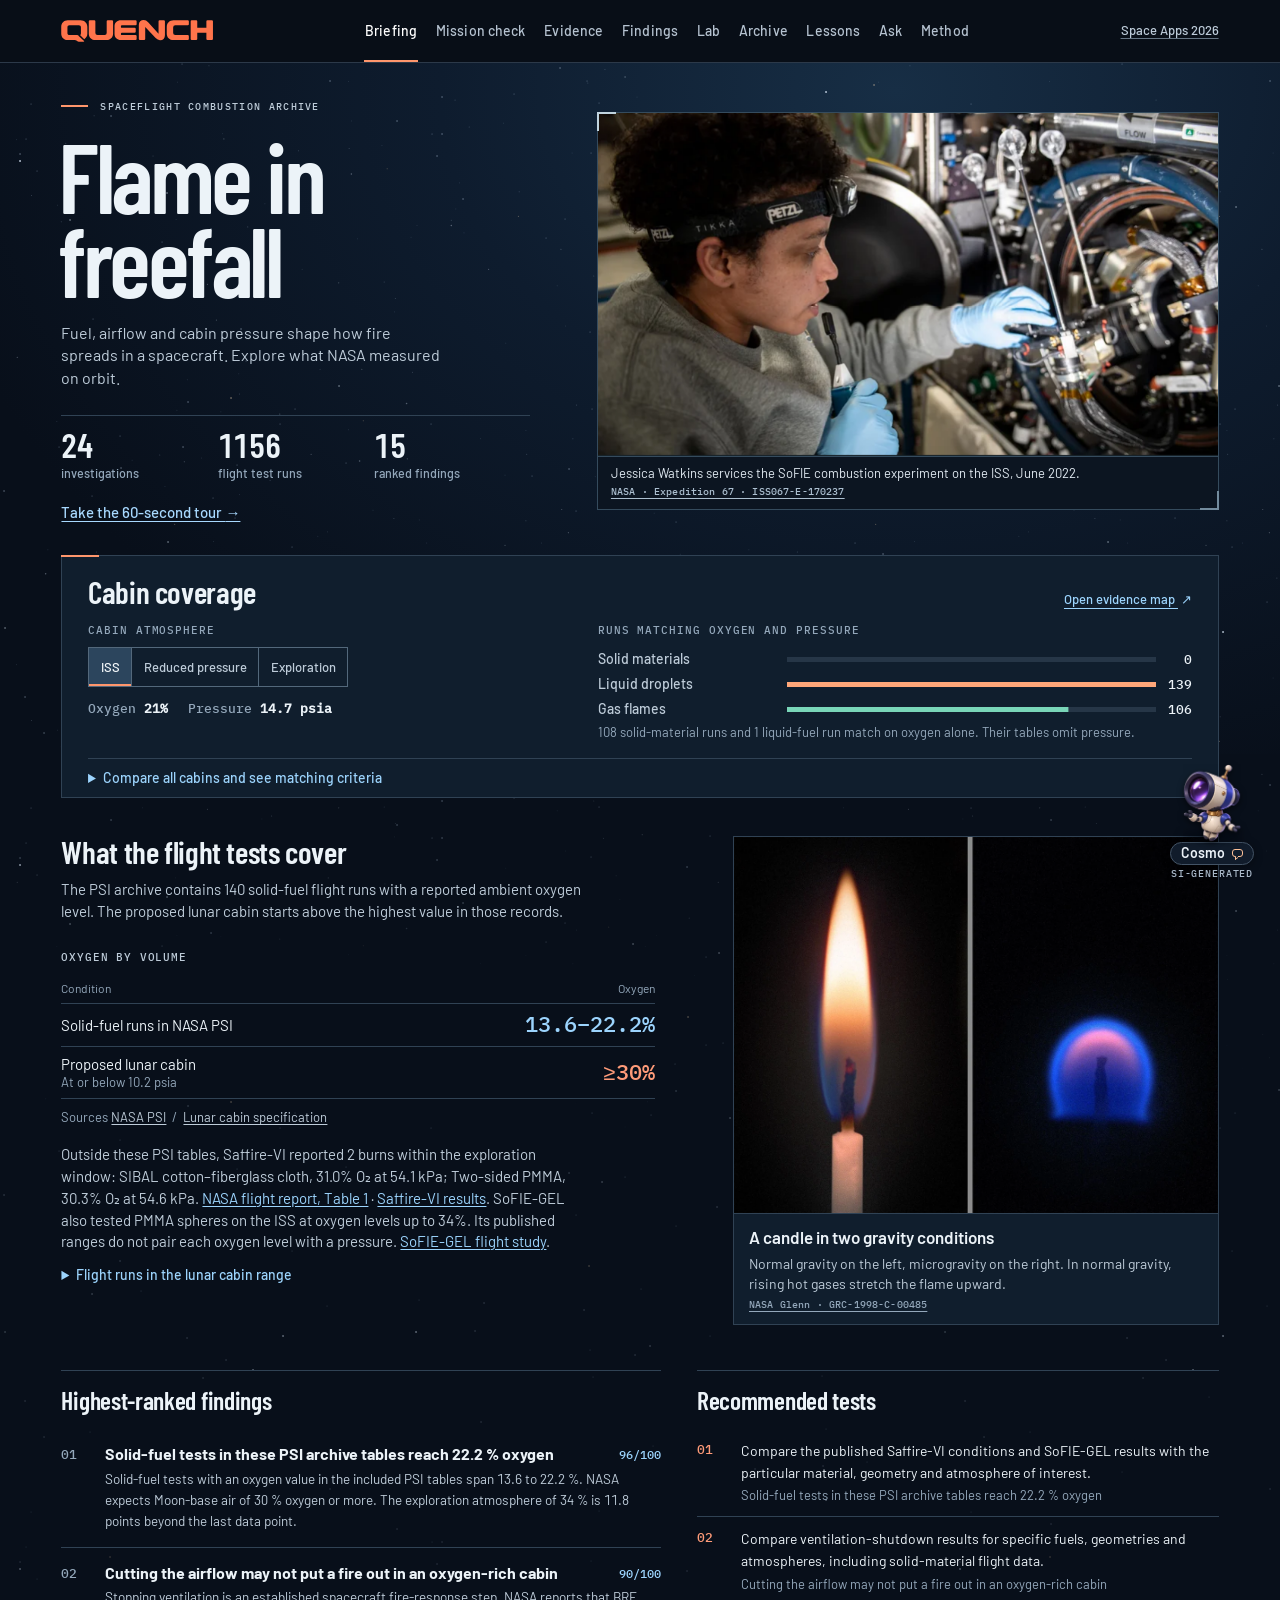
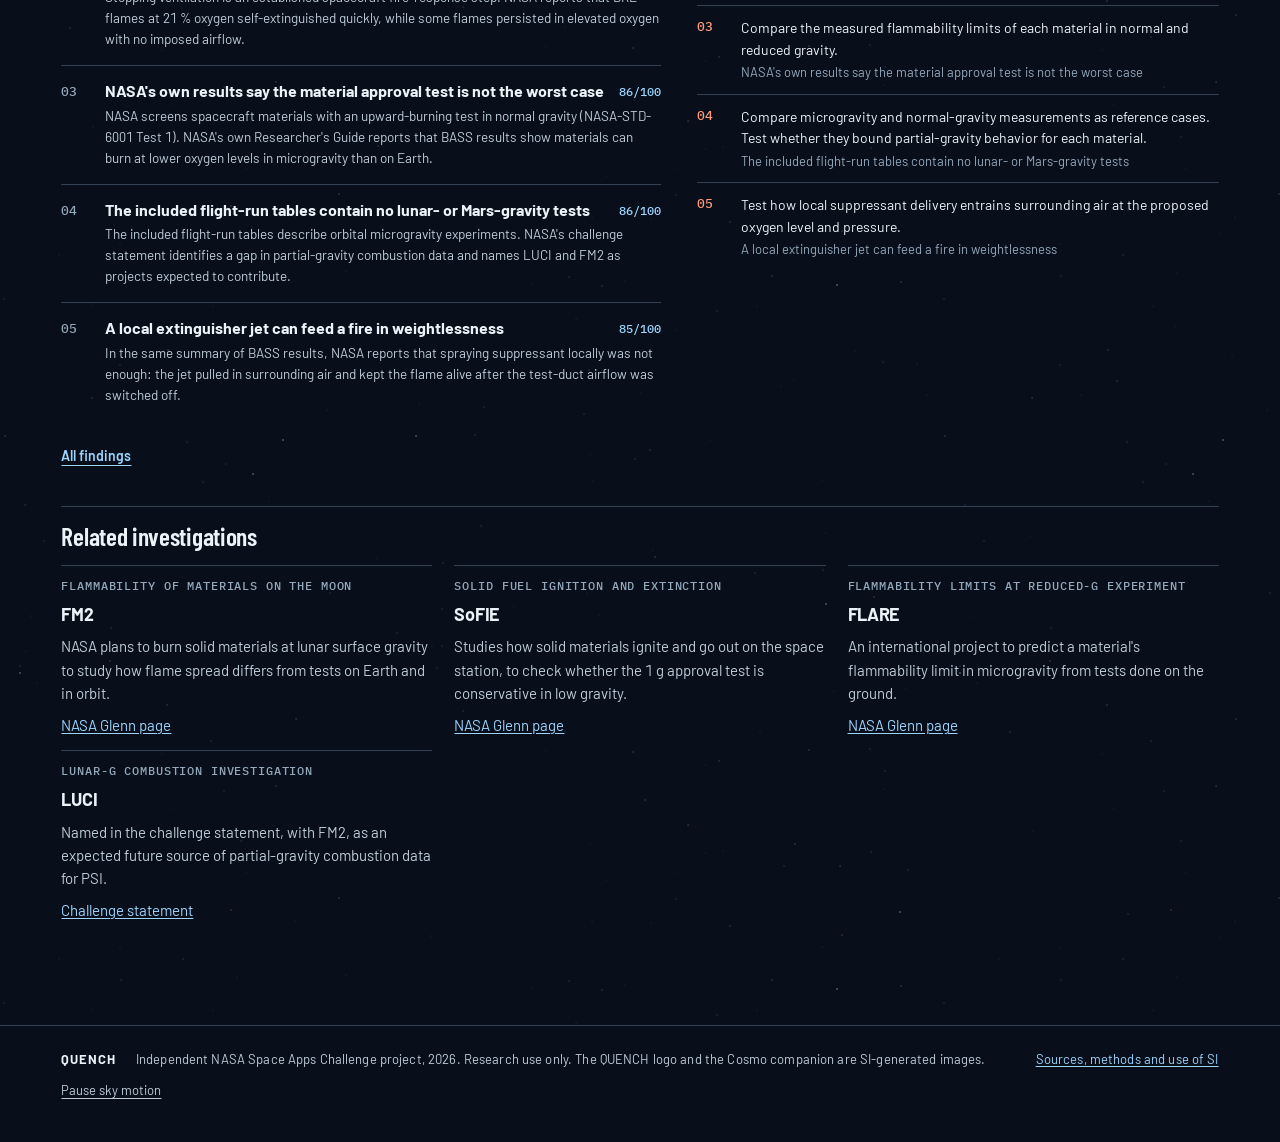
==== index.html @ 746456bd "Publish the evidence map record inspector" ====
<!doctype html>
<html lang="en">
<head>
<meta charset="utf-8">
<meta name="viewport" content="width=device-width, initial-scale=1, viewport-fit=cover">
<!-- Only this site's own scripts, styles, images and fonts may load, and the page may talk only to its own
     origin and the QUENCH question service. Nothing inline runs as script. The server repeats this as a header. -->
<meta http-equiv="Content-Security-Policy" content="default-src 'none'; script-src 'self'; style-src 'self' 'unsafe-inline'; img-src 'self'; font-src 'self'; connect-src 'self' https://nasa.cartify.ink; form-action 'none'; base-uri 'none'; object-src 'none'">
<meta name="referrer" content="strict-origin-when-cross-origin">
<title>QUENCH</title>
<meta name="theme-color" content="#080f1a">
<meta name="claude:viewport-fit-sides" content="cover">
<meta name="description" content="QUENCH: fire-safety evidence for crews beyond Earth. Explore flight tests in NASA’s open combustion archive and compare them with the air a crew will breathe.">
<meta name="generator" content="Hand-written static site. The original code and draft text used Claude (Anthropic). The interface redesign used OpenAI Codex.">
<meta name="si-disclosure" content="Claude assisted with code, data normalisation, draft summaries, findings and analyst answers. Ask uses Claude or archive excerpts from challenge organizer resources and labels each result. Run statistics are recomputed from archived PSI tables. The build checks cited numbers and selected source quotations. OpenAI image generation was used to design the QUENCH logo and Cosmo, the archive companion. The photographs are credited to their sources. Experimental imagery comes from NASA.">
<meta property="og:type" content="website">
<meta property="og:site_name" content="QUENCH">
<meta property="og:title" content="QUENCH: fire-safety evidence for crews beyond Earth">
<meta property="og:description" content="NASA's microgravity combustion flight tests, ranked, compared and checked against the air a Moon base will use. NASA Space Apps Challenge 2026, Flame in Freefall.">
<meta property="og:url" content="https://nasa.cartify.ink/">
<meta property="og:image" content="https://nasa.cartify.ink/img/social-card.jpg">
<meta property="og:image:width" content="1200">
<meta property="og:image:height" content="630">
<meta property="og:image:alt" content="QUENCH briefing: flight test runs compared with the oxygen and pressure of crew cabins.">
<meta name="twitter:card" content="summary_large_image">
<link rel="icon" type="image/svg+xml" href="img/quench-sign.svg">
<link rel="preload" as="font" type="font/woff2" crossorigin href="fonts/barlowcondensed-600.woff2">
<style>
/* Shared structure and scientific chart primitives. */
:root {
  --bg: #ffffff; --sunk: #f1f3f6; --ink: #0b0c0e; --ink2: #434851; --ink3: #6a7280;
  --rule: #d4d8df; --strong: #0b0c0e; --blue: #0b3d91; --blue-ink: #ffffff; --red: #d42a1a; --focus: #2f7df6;
  --s1: #2a78d6; --s2: #eb6834; --s3: #1baf7a; --s4: #eda100;
  --good: #0a7a0a; --good-bg: #e2f2e0; --warn: #855900; --warn-bg: #fcefc9; --crit: #c2281b; --crit-bg: #fbe3df; --info: #0b3d91; --info-bg: #e2eaf7;
  --cover: #05070b; --cover-2: #0e1219; --cover-ink: #f4f6f9; --cover-ink2: #a9b1bf; --cover-rule: #2b3241; --cover-red: #ff4b2e; --cover-blue: #5aa2ff;
  --sans: "Public Sans", "Helvetica Neue", Helvetica, Arial, sans-serif;
  --mono: "DM Mono", ui-monospace, "SFMono-Regular", Menlo, Consolas, monospace;
}
@media (prefers-color-scheme: dark) { :root:not([data-theme="light"]) {
  --bg: #0a0c10; --sunk: #151a23; --ink: #f1f3f6; --ink2: #b8bec9; --ink3: #8891a1;
  --rule: #262d39; --strong: #f1f3f6; --blue: #8fb2ff; --blue-ink: #0a0c10; --red: #ff5f45; --focus: #7fb0ff;
  --s1: #3987e5; --s2: #d95926; --s3: #199e70; --s4: #c98500;
  --good: #58c658; --good-bg: #11301a; --warn: #f0b93a; --warn-bg: #33290f; --crit: #ff8573; --crit-bg: #3b1612; --info: #8fb2ff; --info-bg: #152444;
  color-scheme: dark } }
:root[data-theme="dark"] {
  --bg: #0a0c10; --sunk: #151a23; --ink: #f1f3f6; --ink2: #b8bec9; --ink3: #8891a1;
  --rule: #262d39; --strong: #f1f3f6; --blue: #8fb2ff; --blue-ink: #0a0c10; --red: #ff5f45; --focus: #7fb0ff;
  --s1: #3987e5; --s2: #d95926; --s3: #199e70; --s4: #c98500;
  --good: #58c658; --good-bg: #11301a; --warn: #f0b93a; --warn-bg: #33290f; --crit: #ff8573; --crit-bg: #3b1612; --info: #8fb2ff; --info-bg: #152444;
  color-scheme: dark }

* { box-sizing: border-box; }
[hidden] { display: none !important; }
html { scroll-padding-top: 64px; }
body { margin: 0; background: var(--bg); color: var(--ink); font: 15px/1.55 var(--sans); -webkit-text-size-adjust: 100%; }
body::before { content: ""; position: fixed; inset: 0 0 auto; height: env(safe-area-inset-top, 0px); z-index: 30; background: var(--cover); }
.wrap { max-width: 1180px; margin: 0 auto; padding-left: max(16px, env(safe-area-inset-left, 0px)); padding-right: max(16px, env(safe-area-inset-right, 0px)); }
a { color: var(--blue); text-underline-offset: 2px; }
h1, h2, h3, h4, p { margin: 0; }
h2 { font-size: clamp(24px, 3.2vw, 34px); font-weight: 800; letter-spacing: -0.02em; line-height: 1.1; text-wrap: balance; }
h3 { font-size: 16px; font-weight: 700; line-height: 1.3; }
.lab { font: 500 11.5px/1.3 var(--mono); letter-spacing: 0.09em; text-transform: uppercase; color: var(--ink3); }
.sub { color: var(--ink2); max-width: 70ch; }
.fine { font-size: 13px; color: var(--ink3); max-width: 86ch; }
.num, .mono { font-family: var(--mono); font-variant-numeric: tabular-nums; }
:focus-visible { outline: 2px solid var(--focus); outline-offset: 2px; }
button, input, select { font: inherit; color: inherit; }
button { cursor: pointer; }

/* masthead */
.mast { position: sticky; top: env(safe-area-inset-top, 0px); z-index: 20; background: var(--cover); color: var(--cover-ink); border-bottom: 1px solid var(--cover-rule); }
.mast .wrap { display: flex; align-items: stretch; gap: 22px; min-height: 52px; }
.brand { display: flex; align-items: center; gap: 10px; color: var(--cover-ink); text-decoration: none; font-weight: 900; font-size: 19px; letter-spacing: 0.01em; flex: none; }
.brand svg { display: block; }
.tabs { display: flex; gap: 0; overflow-x: auto; scrollbar-width: none; min-width: 0; flex: 1; }
.tabs::-webkit-scrollbar { display: none; }
.tabs a { display: flex; align-items: center; padding: 0 12px; color: var(--cover-ink2); text-decoration: none; font: 500 12px var(--mono); letter-spacing: 0.07em; text-transform: uppercase; white-space: nowrap; border-bottom: 3px solid transparent; border-top: 3px solid transparent; }
.tabs a:hover { color: var(--cover-ink); }
.tabs a[aria-current="page"] { color: var(--cover-ink); border-bottom-color: var(--cover-red); }
.mast .tag { display: flex; align-items: center; font: 500 11px var(--mono); letter-spacing: 0.08em; color: var(--cover-ink2); white-space: nowrap; flex: none; }

.btn { display: inline-flex; align-items: center; gap: 8px; border: 1px solid var(--strong); background: var(--strong); color: var(--bg); padding: 10px 16px; font: 500 13px var(--mono); letter-spacing: 0.06em; text-transform: uppercase; text-decoration: none; border-radius: 2px; }
.btn.line { background: transparent; color: var(--ink); }
.facts { display: grid; grid-template-columns: repeat(4, minmax(0, 1fr)); border-top: 1px solid var(--cover-rule); }
.facts div { padding: 18px 18px 22px 0; border-right: 1px solid var(--cover-rule); margin-right: 18px; }
.facts div:last-child { border-right: 0; margin-right: 0; }
.facts b { display: block; font-size: clamp(30px, 4.4vw, 52px); font-weight: 800; letter-spacing: -0.03em; line-height: 1; }
.facts b.hot { color: var(--cover-red); }
.facts span { display: block; font-size: 13px; color: var(--cover-ink2); margin-top: 8px; max-width: 26ch; }

/* pages */
.view { padding-block: 30px 56px; display: flex; flex-direction: column; gap: 22px; }
.sec { border-top: 3px solid var(--strong); padding-top: 12px; display: grid; grid-template-columns: 64px minmax(0, 1fr); gap: 4px 0; }
.sec .no { font: 500 13px var(--mono); color: var(--ink3); padding-top: 9px; }
.sec .sub { grid-column: 2; margin-top: 6px; }
.cols { display: grid; grid-template-columns: minmax(0, 1.15fr) minmax(0, 1fr); gap: 28px 36px; }
.cols.even { grid-template-columns: minmax(0, 1fr) minmax(0, 1fr); }
.cols.side { grid-template-columns: minmax(0, 340px) minmax(0, 1fr); align-items: start; }
@media (min-width: 861px) { #mcform { position: sticky; top: 74px; } }
.block { border-top: 1px solid var(--strong); padding-top: 12px; display: flex; flex-direction: column; gap: 12px; min-width: 0; }
.block > .lab { color: var(--ink); }
.frame { border: 1px solid var(--rule); padding: 14px; min-width: 0; }
.tablewrap { overflow-x: auto; }
table { border-collapse: collapse; width: 100%; font-size: 13.5px; }
th { text-align: left; font: 500 11px var(--mono); letter-spacing: 0.07em; text-transform: uppercase; color: var(--ink3); padding: 8px 10px 8px 0; border-bottom: 1px solid var(--strong); white-space: nowrap; }
td { padding: 9px 10px 9px 0; border-bottom: 1px solid var(--rule); vertical-align: top; }
td.n, th.n { text-align: right; white-space: nowrap; font-family: var(--mono); font-variant-numeric: tabular-nums; }
tr.row { cursor: pointer; }
tr.row:hover td { background: var(--sunk); }
.kdot { display: inline-block; width: 8px; height: 8px; border-radius: 50%; margin-right: 6px; }

/* controls */
.controls { display: flex; flex-wrap: wrap; gap: 10px 20px; align-items: center; }
.group { display: flex; flex-wrap: wrap; gap: 6px; align-items: center; }
.group > .lab { margin-right: 4px; }
.chip { border: 1px solid var(--rule); background: var(--bg); padding: 6px 11px; font-size: 13px; border-radius: 2px; display: inline-flex; align-items: center; gap: 6px; text-align: left; }
.chip:hover { border-color: var(--ink3); }
.chip[aria-pressed="true"] { background: var(--strong); border-color: var(--strong); color: var(--bg); }
.chip .sw { width: 9px; height: 9px; border-radius: 50%; flex: none; }
.chip[aria-pressed="false"] .sw { opacity: .4; }
.field { display: flex; flex-direction: column; gap: 5px; font-size: 13px; color: var(--ink2); }
.field > span { display: flex; justify-content: space-between; gap: 8px; }
.field output { font-family: var(--mono); color: var(--ink); }
input[type="range"] { width: 100%; accent-color: var(--blue); margin: 0; }
select, .search { border: 1px solid var(--rule); background: var(--bg); padding: 8px 10px; border-radius: 2px; min-width: 0; }
.search { flex: 1 1 240px; }
.checks { display: grid; grid-template-columns: repeat(2, minmax(0, 1fr)); gap: 6px 14px; font-size: 13.5px; color: var(--ink); }
.checks label { display: flex; gap: 7px; align-items: flex-start; }
.checks input { margin-top: 3px; accent-color: var(--blue); }
.seg { display: inline-flex; border: 1px solid var(--rule); border-radius: 2px; overflow: hidden; align-self: flex-start; }
.seg button { border: 0; background: var(--bg); padding: 6px 13px; font-size: 13px; border-right: 1px solid var(--rule); }
.seg button:last-child { border-right: 0; }
.seg button[aria-pressed="true"] { background: var(--strong); color: var(--bg); }

/* grades and status */
.grade { display: inline-flex; align-items: center; gap: 8px; font: 500 12px var(--mono); letter-spacing: 0.04em; text-transform: uppercase; white-space: nowrap; }
.grade i { font-style: normal; display: inline-flex; align-items: center; justify-content: center; width: 22px; height: 22px; font-size: 13px; }
.grade.A { color: var(--good); } .grade.A i { background: var(--good-bg); }
.grade.B { color: var(--info); } .grade.B i { background: var(--info-bg); }
.grade.C { color: var(--warn); } .grade.C i { background: var(--warn-bg); }
.grade.D { color: var(--crit); } .grade.D i { background: var(--crit-bg); }
.pill { display: inline-flex; align-items: center; gap: 6px; align-self: flex-start; padding: 3px 9px; font: 500 12px var(--mono); letter-spacing: 0.03em; }
.pill.none { background: var(--crit-bg); color: var(--crit); } .pill.thin { background: var(--warn-bg); color: var(--warn); } .pill.ok { background: var(--good-bg); color: var(--good); }
.ok { color: var(--good); font-weight: 600; } .no { color: var(--crit); font-weight: 600; }
.tagk { font: 500 11px var(--mono); letter-spacing: 0.04em; border: 1px solid var(--rule); padding: 1px 6px; color: var(--ink2); white-space: nowrap; }
.tagk.k { background: var(--sunk); border-color: transparent; }

/* briefing */
.toplist { display: flex; flex-direction: column; }
.toplist a { display: grid; grid-template-columns: 34px minmax(0, 1fr) auto; gap: 4px 10px; padding: 12px 0; border-bottom: 1px solid var(--rule); color: var(--ink); text-decoration: none; }
.toplist a:hover h3 { text-decoration: underline; }
.toplist .r { font: 500 13px var(--mono); color: var(--ink3); padding-top: 2px; }
.toplist p { grid-column: 2 / -1; font-size: 13.5px; color: var(--ink2); }
.toplist .sc { font: 500 12px var(--mono); color: var(--ink3); padding-top: 3px; }
.matrix { display: grid; grid-template-columns: minmax(96px, 1fr) repeat(3, minmax(0, 1fr)); border-top: 1px solid var(--rule); border-left: 1px solid var(--rule); font-size: 13px; }
.matrix > div { border-right: 1px solid var(--rule); border-bottom: 1px solid var(--rule); padding: 9px 10px; min-width: 0; }
.matrix .h { font: 500 11px/1.35 var(--mono); letter-spacing: 0.05em; text-transform: uppercase; color: var(--ink3); background: var(--sunk); }
.matrix .c b { display: block; font: 500 22px var(--mono); line-height: 1.1; }
.matrix .c.none { background: var(--crit-bg); } .matrix .c.none b { color: var(--crit); }
.matrix .c.thin { background: var(--warn-bg); } .matrix .c.thin b { color: var(--warn); }
.matrix .c.ok b { color: var(--good); }
.matrix .c span { font-size: 12px; color: var(--ink2); }
.todo { margin: 0; padding: 0; list-style: none; counter-reset: t; display: flex; flex-direction: column; }
.todo li { counter-increment: t; display: grid; grid-template-columns: 34px minmax(0, 1fr); gap: 2px 10px; padding: 11px 0; border-bottom: 1px solid var(--rule); font-size: 14px; }
.todo li::before { content: counter(t, decimal-leading-zero); font: 500 13px var(--mono); color: var(--red); padding-top: 1px; }
.todo li span { grid-column: 2; font-size: 13px; color: var(--ink3); }
.figbox svg { display: block; width: 100%; height: auto; }
#chart, #pchart, #vchart { width: 100%; min-width: 0; }
#chart svg, #pchart svg, #vchart svg { display: block; width: 100%; }
svg text { font-family: var(--sans); fill: var(--ink2); }
.cover svg text { fill: var(--cover-ink2); font-family: var(--mono); }
.bub { cursor: pointer; }
.legend { display: flex; flex-wrap: wrap; gap: 6px 18px; font-size: 12.5px; color: var(--ink2); margin-top: 8px; align-items: center; }
.legend span { display: inline-flex; align-items: center; gap: 6px; }
.legend i { width: 10px; height: 10px; border-radius: 50%; display: inline-block; }
.chip .sw-tri { flex: none; } .chip[aria-pressed="false"] .sw-tri { opacity: .4; }
.tip { position: fixed; z-index: 40; pointer-events: none; background: var(--strong); color: var(--bg); padding: 9px 11px; font-size: 12.5px; line-height: 1.45; max-width: 270px; }
.tip b { font-size: 13px; } .tip .t2 { opacity: .75; }

/* mission check */
.verdict { border: 1px solid var(--strong); padding: 16px; display: grid; grid-template-columns: minmax(0, 1fr) auto; gap: 8px 20px; align-items: center; }
.verdict h3 { font-size: 20px; font-weight: 800; letter-spacing: -0.01em; }
.verdict .meter { display: flex; gap: 3px; }
.verdict .meter i { width: 18px; height: 26px; background: var(--sunk); border: 1px solid var(--rule); }
.verdict .meter i.A { background: var(--good); border-color: var(--good); } .verdict .meter i.B { background: var(--info); border-color: var(--info); }
.verdict .meter i.C { background: var(--warn); border-color: var(--warn); } .verdict .meter i.D { background: var(--crit); border-color: var(--crit); }
.verdict p { grid-column: 1 / -1; color: var(--ink2); font-size: 14px; }
.score { display: flex; flex-direction: column; }
.score .q { display: grid; grid-template-columns: minmax(0, 1fr) 200px; gap: 4px 16px; padding: 13px 0; border-bottom: 1px solid var(--rule); }
.score .q h3 { font-size: 15px; }
.score .q p { grid-column: 1; font-size: 13.5px; color: var(--ink2); }
.score .q .grade { grid-column: 2; grid-row: 1; justify-self: end; }
.score .q .refs { grid-column: 1 / -1; font-size: 12.5px; color: var(--ink3); }
.score .q ul { grid-column: 1 / -1; margin: 2px 0 0; padding: 0; list-style: none; font-size: 13px; color: var(--ink2); display: flex; flex-direction: column; gap: 3px; }
.score .q ul li { display: grid; grid-template-columns: 170px minmax(0, 1fr); gap: 8px; }
.score .q ul b { font-weight: 600; color: var(--ink); }

/* findings */
details.f { border-bottom: 1px solid var(--rule); }
details.f summary { list-style: none; display: grid; grid-template-columns: 34px minmax(0, 1fr) auto 54px; gap: 4px 12px; padding: 13px 0; cursor: pointer; align-items: baseline; }
details.f summary::-webkit-details-marker { display: none; }
details.f summary .r { font: 500 13px var(--mono); color: var(--ink3); }
details.f summary .sc { font: 500 13px var(--mono); text-align: right; }
details.f summary:hover h3 { text-decoration: underline; }
details.f[open] summary h3 { color: var(--blue); }
details.f .body { display: grid; grid-template-columns: minmax(0, 1fr) 210px; gap: 14px 30px; padding: 0 0 18px 46px; }
details.f .body > div { display: flex; flex-direction: column; gap: 10px; min-width: 0; }
details.f dl { margin: 0; display: grid; grid-template-columns: 92px minmax(0, 1fr); gap: 6px 10px; font-size: 13.5px; }
details.f dt { font: 500 11px var(--mono); letter-spacing: 0.06em; text-transform: uppercase; color: var(--ink3); padding-top: 3px; }
details.f dd { margin: 0; color: var(--ink2); }
details.f dd.act { color: var(--ink); font-weight: 600; }
blockquote { margin: 0; padding: 2px 0 2px 14px; border-left: 3px solid var(--red); font-size: 13.5px; color: var(--ink); }
blockquote cite { display: block; font: 400 11.5px var(--mono); font-style: normal; margin-top: 5px; color: var(--ink3); }
.scores { display: flex; flex-direction: column; gap: 8px; font-size: 12px; color: var(--ink2); }
.scores div { display: grid; grid-template-columns: 1fr 20px; gap: 3px 6px; }
.scores .track { grid-column: 1 / -1; height: 4px; background: var(--sunk); }
.scores .track i { display: block; height: 100%; background: var(--ink); }
.scores b { text-align: right; font: 500 12px var(--mono); }
.weights { display: grid; grid-template-columns: repeat(auto-fit, minmax(200px, 1fr)); gap: 10px 26px; }

/* lab, lessons, archive, ask */
.pbig { font-size: 56px; font-weight: 800; letter-spacing: -0.03em; line-height: 1; }
.pbig small { display: block; font-size: 14px; font-weight: 400; color: var(--ink2); letter-spacing: 0; margin-top: 8px; line-height: 1.4; }
.effects { display: grid; grid-template-columns: minmax(0, 1fr) auto; gap: 5px 14px; font-size: 13.5px; color: var(--ink2); }
.effects b { font: 500 13px var(--mono); color: var(--ink); text-align: right; }
.thumbs { display: grid; grid-template-columns: repeat(auto-fit, minmax(210px, 1fr)); gap: 12px; }
.thumbs figure { margin: 0; border: 1px solid var(--rule); }
.thumbs img { display: block; width: 100%; height: auto; background: #000; }
.thumbs figcaption { padding: 7px 9px; font-size: 12px; color: var(--ink2); }
.hgrid { display: grid; grid-template-columns: repeat(auto-fit, minmax(250px, 1fr)); gap: 0; border-top: 1px solid var(--strong); border-left: 1px solid var(--rule); }
.hcard { border-right: 1px solid var(--rule); border-bottom: 1px solid var(--rule); padding: 16px; display: flex; flex-direction: column; gap: 9px; min-width: 0; }
.hcard .atm { align-self: flex-start; font: 500 11.5px var(--mono); background: var(--crit-bg); color: var(--crit); padding: 2px 7px; }
.hcard p { font-size: 13.5px; color: var(--ink2); }
.hcard .today { color: var(--ink); font-weight: 600; }
.rel { font: 500 10.5px var(--mono); letter-spacing: 0.05em; text-transform: uppercase; padding: 1px 6px; margin-left: 7px; white-space: nowrap; }
.rel.direct { background: var(--good-bg); color: var(--good); } .rel.indirect { background: var(--sunk); color: var(--ink2); } .rel.background { background: var(--sunk); color: var(--ink3); }
.detail td { background: var(--sunk); padding: 14px; }
.detail .dcols { display: grid; grid-template-columns: repeat(auto-fit, minmax(260px, 1fr)); gap: 14px 24px; font-size: 13.5px; color: var(--ink2); }
.detail h4 { margin: 0 0 4px; font: 500 11px var(--mono); text-transform: uppercase; letter-spacing: .07em; color: var(--ink3); }
.detail ol { margin: 0; padding-left: 18px; max-height: 220px; overflow: auto; }
.method { display: grid; grid-template-columns: repeat(auto-fit, minmax(300px, 1fr)); gap: 22px 36px; font-size: 14px; color: var(--ink2); }
.method > div { border-top: 1px solid var(--strong); padding-top: 10px; }
.method ul { margin: 6px 0 0; padding-left: 18px; display: flex; flex-direction: column; gap: 5px; }
footer { border-top: 1px solid var(--rule); padding-block: 18px 36px; font: 400 11.5px/1.6 var(--mono); letter-spacing: 0.04em; color: var(--ink3); }

@media (max-width: 860px) {
  .cols, .cols.even, .cols.side { grid-template-columns: 1fr; }
  .facts { grid-template-columns: repeat(2, minmax(0, 1fr)); }
  .facts div:nth-child(2) { border-right: 0; margin-right: 0; }
  .facts div:nth-child(-n+2) { border-bottom: 1px solid var(--cover-rule); }
  .sec { grid-template-columns: 40px minmax(0, 1fr); }
  .mast .tag { display: none; }
  .score .q { grid-template-columns: 1fr; } .score .q .grade { grid-column: 1; grid-row: auto; justify-self: start; }
  .score .q ul li { grid-template-columns: 1fr; gap: 0; }
  details.f summary { grid-template-columns: 28px minmax(0, 1fr) 44px; } details.f summary .tagk { display: none; }
  details.f .body { grid-template-columns: 1fr; padding-left: 0; }
  details.f dl { grid-template-columns: 1fr; gap: 1px; } details.f dt { margin-top: 6px; }
  .checks { grid-template-columns: 1fr; }
  .verdict { grid-template-columns: 1fr; }
}
/* briefing: oxygen context and the three ways in */
.o2ctx { display: grid; grid-template-columns: minmax(0, 1.15fr) minmax(0, 1fr); gap: 10px 36px; font-size: 14.5px; color: var(--ink2); }
.o2ctx p { max-width: 70ch; } .o2ctx b { color: var(--ink); }
.o2ctx blockquote { grid-column: 2; grid-row: 1 / span 2; margin: 0; border-left: 3px solid var(--red); padding: 2px 0 2px 14px; font-size: 14px; color: var(--ink); align-self: start; }
.o2ctx blockquote cite { display: block; margin-top: 6px; font: 500 11.5px var(--mono); font-style: normal; color: var(--ink3); }
#earthq { grid-template-columns: minmax(0, 1fr); } #earthq blockquote { grid-column: 1; grid-row: auto; }
/* archive: ranking, detail, compare */
details.how { border: 1px solid var(--rule); padding: 0 14px; }
details.how summary { cursor: pointer; padding: 11px 0; font: 500 12px var(--mono); letter-spacing: 0.06em; text-transform: uppercase; }
details.how[open] { padding-bottom: 14px; } details.how .fine { margin-top: 12px; max-width: none; }
.sccell { white-space: nowrap; min-width: 96px; } .sccell b { font: 500 15px var(--mono); }
.sbar { display: flex; gap: 2px; height: 5px; margin-top: 5px; width: 96px; background: var(--sunk); margin-left: auto; }
.sbar i { display: block; height: 100%; background: var(--ink); }
.cmpbox { display: flex; justify-content: center; padding: 6px; cursor: pointer; } .cmpbox input { width: 17px; height: 17px; accent-color: var(--red); }
.detail ul { margin: 0; padding-left: 17px; } .detail ul li { margin: 2px 0; overflow-wrap: anywhere; }
.detail ul.why { list-style: none; padding: 0; } .detail ul.why li { display: grid; grid-template-columns: 34px minmax(0, 1fr); gap: 8px; }
.detail ul.why b { font: 500 13px var(--mono); color: var(--ink); text-align: right; }
.compare { border: 1px solid var(--strong); padding: 14px; display: flex; flex-direction: column; gap: 12px; }
.cmphead { display: flex; flex-wrap: wrap; gap: 8px 16px; align-items: center; } .cmphead p { flex: 1 1 320px; font-size: 13.5px; color: var(--ink2); }
table.cmp th[scope="row"] { text-align: left; font-weight: 600; width: 190px; min-width: 150px; color: var(--ink); }
table.cmp th[scope="row"] .tagk { margin-left: 8px; font-weight: 500; }
table.cmp td { min-width: 190px; overflow-wrap: anywhere; font-size: 13.5px; color: var(--ink2); vertical-align: top; }
table.cmp tr.same td { background: var(--good-bg); color: var(--ink); }
a.chip { text-decoration: none; color: inherit; } .hcard > .chip { align-self: flex-start; } button.chip:disabled { opacity: .45; cursor: default; }
.todo li b { font-weight: 600; } .todo li .rel { font-size: 10.5px; }
@media (max-width: 860px) { .o2ctx { grid-template-columns: 1fr; } .o2ctx blockquote { grid-column: 1; grid-row: auto; } }
</style>
<link rel="stylesheet" href="console.css?v=6d63994c95">
<link rel="stylesheet" href="cosmo.css?v=a50ddd571b">
<link rel="stylesheet" href="flight.css?v=56cd6438df">
<link rel="stylesheet" href="evidence-inspector.css?v=5e38158763">
</head>
<body>
<a href="#main-content" class="skip-link">Skip to content</a>
<header class="mast"><div class="wrap">
  <a class="brand" href="#brief" data-go="brief" aria-label="QUENCH, briefing">
    <img src="img/quench-logotype.svg" alt="QUENCH">
  </a>
  <nav class="tabs" id="tabs" aria-label="Sections"></nav>
  <a class="event-link" href="https://www.spaceappschallenge.org/2026/challenges/flame-in-freefall/" target="_blank" rel="noopener">Space Apps 2026</a>
</div></header>

<main id="main-content" tabindex="-1">
<div class="star-field" aria-hidden="true"></div>
<div class="page" id="v-brief">
  <section class="wrap report-cover" aria-labelledby="hero-title">
    <div class="cover-copy">
      <p class="collection-name">Spaceflight combustion archive</p>
      <h1 id="hero-title">Flame in freefall</h1>
      <p class="cover-deck">Fuel, airflow and cabin pressure shape how fire spreads in a spacecraft. Explore what NASA measured on orbit.</p>
      <div class="collection-index" id="overview-metrics" aria-label="Collection index"></div>
      <p class="cover-tour"><button type="button" class="tour-link" data-tour-start>Take the 60-second tour <span aria-hidden="true">→</span></button></p>
    </div>
    <figure class="lead-photo">
      <picture>
        <source media="(max-width: 620px)" srcset="img/flight-photo-mobile.webp">
        <img src="img/flight-photo.webp" width="1440" height="960" fetchpriority="high" alt="Jessica Watkins reaches into the open combustion rack aboard the International Space Station.">
      </picture>
      <figcaption><span>Jessica Watkins services the SoFIE combustion experiment on the ISS, June 2022.</span>
        <a href="https://www.nasa.gov/humans-in-space/best-space-station-science-imagery-of-2022/#:~:text=Igniting%20science" target="_blank" rel="noopener">NASA · Expedition 67 · ISS067-E-170237</a></figcaption>
    </figure>
  </section>
  <section class="wrap cabin-workspace" aria-labelledby="cabin-heading">
    <div class="cabin-panel">
      <header class="cabin-header">
        <h2 id="cabin-heading">Cabin coverage</h2>
        <a class="cabin-evidence" id="cabin-evidence" href="?cabin=iss#evidence">Open evidence map <span aria-hidden="true">↗</span></a>
      </header>
      <div class="cabin-body">
        <div class="cabin-conditions">
          <h3 class="cabin-label" id="cabin-selector-label">Cabin atmosphere</h3>
          <div class="cabin-switch" role="group" aria-labelledby="cabin-selector-label">
            <button type="button" data-cabin="iss" aria-pressed="true">ISS</button>
            <button type="button" data-cabin="eva" aria-pressed="false">Reduced pressure</button>
            <button type="button" data-cabin="exp" aria-pressed="false">Exploration</button>
          </div>
          <p class="cabin-reading"><span>Oxygen <strong id="cabin-o2"></strong></span><span>Pressure <strong id="cabin-pressure"></strong></span></p>
        </div>
        <div class="cabin-runs" role="status" aria-live="polite" aria-atomic="true">
          <h3 class="cabin-label">Runs matching oxygen and pressure</h3>
          <div id="cabin-chart"></div>
          <p class="fine" id="cabin-partial"></p>
        </div>
      </div>
      <details class="cabin-method">
        <summary>Compare all cabins and see matching criteria</summary>
        <p class="fine" id="matrixnote"></p>
        <div class="tablewrap"><table class="cabin-comparison" id="matrix1" aria-label="Flight runs by fuel and cabin atmosphere"></table></div>
      </details>
    </div>
  </section>
  <div class="wrap field-report">
    <article class="oxygen-story" aria-labelledby="oxygen-heading">
      <div class="oxygen-copy">
        <h2 id="oxygen-heading">What the flight tests cover</h2>
        <p id="thesis"></p>
        <div id="gapfig"></div>
        <p class="archive-limit" id="archive-limit"></p>
        <details class="run-breakdown"><summary>Flight runs in the lunar cabin range</summary>
          <div id="o2ctx"></div>
        </details>
      </div>
      <figure class="candle-plate">
        <img src="img/gravity-flames.webp" width="1080" height="840" loading="lazy" alt="Two candle photographs. The flame at left is tall and yellow. The one at right forms a compact blue dome around the wick.">
        <figcaption>
          <strong>A candle in two gravity conditions</strong>
          <span>Normal gravity on the left, microgravity on the right. In normal gravity, rising hot gases stretch the flame upward.</span>
          <a href="https://science.nasa.gov/image-detail/amf-grc-1998-c-00485/" target="_blank" rel="noopener">NASA Glenn · GRC-1998-C-00485</a>
        </figcaption>
      </figure>
    </article>
  </div>
  <div class="wrap view briefing-notes">
    <div class="cols">
      <div class="block"><h2>Highest-ranked findings</h2><div class="toplist" id="toplist"></div><a class="btn line" href="#findings" data-go="findings" style="align-self:flex-start">All findings</a></div>
      <div class="block"><h2>Recommended tests</h2><ol class="todo" id="todo"></ol></div>
    </div>
    <div class="block"><h2>Related investigations</h2><div class="hgrid" id="nextgrid"></div></div>
  </div>
</div>

<!-- 02 mission check -->
<div class="page wrap view" id="v-mission" hidden>
  <div class="sec"><h2>Mission check</h2><p class="sub">Choose a cabin atmosphere and materials to see which fire-safety questions the flight records cover. Each grade links to the tests behind it.</p></div>
  <div class="cols side">
    <div class="block" id="mcform">
      <h3 class="lab">Cabin</h3>
      <div class="group" id="mcpresets" role="group" aria-label="Scenario"></div>
      <label class="field" for="mc_o2"><span>Oxygen <output id="mc_o2o"></output></span><input id="mc_o2" type="range" min="14" max="40" step="0.5"></label>
      <label class="field" for="mc_p"><span>Pressure <output id="mc_po"></output></span><input id="mc_p" type="range" min="6" max="15" step="0.1"></label>
      <div class="field"><span>Gravity</span><div class="seg" id="mc_g" role="group" aria-label="Gravity"></div></div>
      <label class="field" for="mc_flow"><span>Ventilation speed <output id="mc_flowo"></output></span><input id="mc_flow" type="range" min="0" max="30" step="1"></label>
      <div class="field"><span>Materials in the cabin</span><div class="checks" id="mc_mats"></div></div>
      <label class="field" for="mc_agent"><span>Extinguishing agent</span><select id="mc_agent"><option value="co2">Carbon dioxide</option><option value="n2">Nitrogen</option><option value="he">Helium</option></select></label>
      <div class="checks" style="grid-template-columns:1fr"><label><input type="checkbox" id="mc_liq"> Flammable liquids on board</label><label><input type="checkbox" id="mc_vent"> Fire response starts by stopping ventilation</label></div>
    </div>
    <div style="display:flex;flex-direction:column;gap:22px;min-width:0">
      <div class="verdict" id="mcverdict" aria-live="polite"></div>
      <div class="block"><h3 class="lab">Evidence scorecard</h3><div class="score" id="mcscore"></div></div>
      <div class="block"><h3 class="lab">Tests to prioritise</h3><ol class="todo" id="mcprio"></ol></div>
      <div class="block"><h3 class="lab">Relevant investigations</h3><ol class="todo" id="mcinv"></ol><a class="btn line" href="#archive" data-go="archive" style="align-self:flex-start">Full ranking in the archive</a></div>
      <div class="group"><button class="btn" id="mccopy">Copy report</button><a class="btn line" href="#evidence" id="mcmap">Show on evidence map</a><span class="fine" id="mccopied" role="status"></span></div>
      <p class="fine" id="mcrules"></p>
    </div>
  </div>
</div>

<!-- 03 evidence -->
<div class="page wrap view" id="v-evidence" hidden>
  <div class="sec"><h2>Evidence map</h2><p class="sub">Each circle groups flight runs from the <a href="https://psi.nasa.gov/physci/repo/search?q=combustion&amp;data_source=psi&amp;data_type=investigation" target="_blank" rel="noopener">NASA PSI archive</a> by fuel, ambient oxygen and pressure. Larger circles contain more runs. Triangles show results published outside the archive.</p></div>
  <div class="controls">
    <div class="group" id="atmchips" role="group" aria-label="Cabin atmosphere"><span class="lab">Atmosphere</span></div>
    <div class="group" id="kindchips" role="group" aria-label="What burned"><span class="lab">Show</span></div>
  </div>
  <div class="frame evidence-frame">
    <div class="map-heading"><div><h3>Oxygen and pressure</h3><p id="map-action">Select a point to inspect its records.</p></div><button class="chip" id="viewbtn" aria-pressed="false">Table view</button></div>
    <div id="chart"></div><div class="tablewrap" id="maptable" hidden></div><div class="legend" id="legend"></div>
  </div>
  <p class="fine" id="mapnote"></p>
  <p class="fine" id="mappub" hidden></p>
  <div class="block"><h3 class="lab">Matching runs by fuel type</h3><div class="matrix" id="matrix2"></div></div>
  <div class="block"><h3 class="lab">Between weightlessness and Earth · Saffire-II, sample by sample</h3>
    <div class="frame"><div id="gchart"></div><div class="legend" id="glegend"></div></div>
    <p class="fine" id="gnote"></p></div>
  <div class="block"><h3 class="lab">Flight test data</h3>
    <div class="group"><button class="chip" type="button" id="dlwin">Runs inside the window (CSV)</button><button class="chip" type="button" id="dlall">All runs (CSV)</button><a class="chip" href="downloads/README.txt" target="_blank" rel="noopener">Column notes</a></div>
    <p class="fine">Each row describes one run. Separate columns give ambient oxygen and burner oxidizer oxygen. Other fields include pressure, fuel, diluents, droplet size, airflow and outcome. The column notes document units and missing values.</p></div>
</div>

<!-- 04 findings -->
<div class="page wrap view" id="v-findings" hidden>
  <div class="sec"><h2>Ranked findings</h2><p class="sub">Filter by fire prevention, detection or suppression. Open a finding for its evidence, limitations, proposed action and sources. The ranking uses the project’s scores and the weights below.</p></div>
  <div class="block"><h3 class="lab">Ranking weights</h3><div class="weights" id="weights"></div></div>
  <div class="controls"><div class="group" id="pillarchips" role="group" aria-label="Filter by part of fire safety"><span class="lab">Fire safety</span></div><div class="group" id="tagchips" role="group" aria-label="Filter by topic"><span class="lab">Topic</span></div></div>
  <p class="fine" id="fcount" role="status"></p>
  <div id="flist"></div>
  <p class="fine">Finding summaries were drafted with SI. The build checks numbers against NASA’s tables and quotations against their sources.</p>
</div>

<!-- 05 lab -->
<div class="page wrap view" id="v-lab" hidden>
  <div class="sec"><h2>Experiment analysis</h2><p class="sub">Measurements from BASS-II flight video and a droplet-extinction model trained on FLEX test runs.</p></div>
  <div class="block" id="videoblock"><h3 class="lab">Flame spread in BASS-II flight video</h3>
    <p class="sub" id="vsub"></p>
    <div class="thumbs" id="vthumbs"></div>
    <p class="fine">Side-view frames from the International Space Station. The blue line marks the flame front detected by the tracking code. <a href="https://psi.nasa.gov/physci/repo/data/investigations/PSI-25" target="_blank" rel="noopener">NASA flight record PSI-25</a></p>
    <div class="frame"><div id="vchart"></div><div class="legend" id="vlegend"></div></div>
    <div class="tablewrap" id="vtable"></div>
    <span class="lab" style="color:var(--ink)">Calibration checks</span>
    <div class="tablewrap" id="vchecks"></div>
    <p class="fine" id="vnote"></p>
  </div>
  <div class="block"><h3 class="lab">FLEX droplet extinction model</h3>
    <p class="sub" id="psub"></p>
    <div class="group" id="ppresets" role="group" aria-label="Start from a preset"><span class="lab">Test conditions</span></div>
    <div class="cols even">
      <div class="frame" style="display:flex;flex-direction:column;gap:14px">
        <div class="field"><span>Fuel</span><div class="seg" id="pfuel" role="group" aria-label="Fuel"></div></div>
        <div id="pinputs" style="display:grid;grid-template-columns:repeat(auto-fit,minmax(200px,1fr));gap:12px 22px"></div>
      </div>
      <div class="frame" id="pout" aria-live="polite" style="display:flex;flex-direction:column;gap:10px"></div>
    </div>
    <div class="frame"><div id="pchart"></div><div class="legend" id="plegend"></div></div>
    <div class="cols even"><div class="tablewrap" id="pnear"></div><div id="pcard"></div></div>
    <div class="group"><span class="lab">Model data</span><button class="chip" type="button" id="dlflex">Training runs (CSV)</button><button class="chip" type="button" id="dlmodel">Model coefficients and validation (JSON)</button></div>
  </div>
</div>

<!-- 06 archive -->
<div class="page wrap view" id="v-archive" hidden>
  <div class="sec"><h2>Investigation catalogue</h2><p class="sub" id="invsub"></p></div>
  <div class="controls"><div class="group" id="invhab" role="group" aria-label="Rank for a crew habitat"><span class="lab">Rank for</span></div></div>
  <p class="fine" id="invhabnote"></p>
  <div class="controls">
    <div class="group" id="invpillar" role="group" aria-label="Part of fire safety"><span class="lab">Role</span></div>
    <div class="group" id="invkind" role="group" aria-label="What burned"><span class="lab">Burned</span></div>
    <input class="search" id="invq" type="search" placeholder="Search by name, fuel, measurement or keyword" aria-label="Search investigations">
  </div>
  <details class="how"><summary>Ranking method and weights</summary><div class="weights" id="invweights"></div><p class="fine" id="invrule"></p></details>
  <div class="compare" id="invcompare" hidden></div>
  <div class="tablewrap"><table id="invtable"></table></div>
  <p class="fine" id="invnote"></p>
  <div class="group"><span class="lab">Download</span><button class="chip" type="button" id="dlshown">Runs of the investigations shown (CSV)</button><a class="chip" href="downloads/quench-investigations.csv" download>All investigations (CSV)</a><a class="chip" href="downloads/quench-runs.csv" download>All runs (CSV)</a></div>
  <div class="block"><h3 class="lab">Investigations by hardware family</h3><div class="hgrid" id="invfam" tabindex="-1"></div></div>
</div>

<!-- 07 lessons -->
<div class="page wrap view" id="v-lessons" hidden>
  <div class="sec"><h2>Spacecraft fire history</h2><p class="sub">NASA’s accounts of flight incidents and ground tests, with their effects on cabin design, material selection and fire response.</p></div>
  <div class="frame figbox" id="o2hist" role="img" aria-label="Cabin oxygen levels in history compared with the oxygen range of solid-material flight tests"></div>
  <div class="hgrid" id="hcards"></div>
  <div class="block"><h3 class="lab">Equipment used by firefighters on Earth</h3><div class="o2ctx" id="earthq"></div><div class="hgrid" id="spin"></div></div>
</div>

<!-- 08 ask -->
<div class="page wrap view" id="v-ask" hidden>
  <div class="sec"><h2>Ask the archive</h2><p class="sub">Explore spacecraft fires, combustion experiments and the equipment they inspired. Common questions get a checked analyst answer at once. Other questions search the resources selected by the Flame in Freefall challenge organizers.</p></div>
  <div class="ask-layout" id="ask-workspace">
    <div class="ask-main">
      <form class="askbox" id="askform">
        <label for="askq">Your question</label>
        <textarea id="askq" rows="3" maxlength="600" required placeholder="What would you like to know?" aria-describedby="ask-hint"></textarea>
        <div class="ask-actions">
          <p id="ask-hint" class="fine">English or Russian · Up to 600 characters</p>
          <button class="btn" type="submit">Ask question <span aria-hidden="true">→</span></button>
        </div>
      </form>
      <p id="ask-status" class="ask-status" role="status" aria-atomic="true"></p>
      <section class="answer" id="answer" aria-labelledby="ask-result-label" hidden>
        <h3 id="ask-result-label" tabindex="-1"></h3>
        <p id="ask-result-question" dir="auto" hidden></p>
        <p id="ask-result-text" dir="auto"></p>
        <p id="ask-result-note" class="fine" hidden></p>
        <div id="ask-claims" hidden><h4>Checked statements and their records</h4><ul></ul></div>
        <div id="ask-sources" hidden><h4>Sources</h4><ol></ol></div>
        <button type="button" class="chip" id="ask-more" hidden>Search the organizer sources for this question</button>
      </section>
    </div>
    <aside class="ask-examples" aria-labelledby="ask-examples-heading">
      <h3 id="ask-examples-heading">Try a question</h3>
      <div id="askchips">
        <button type="button">How does gravity affect flame shape?</button>
        <button type="button">What caused the 1997 fire aboard Mir?</button>
        <button type="button">How did spacesuit technology change firefighters’ air tanks?</button>
      </div>
    </aside>
  </div>
</div>

<!-- 09 method -->
<div class="page wrap view" id="v-method" hidden>
  <div class="sec"><h2>Method and limits</h2><p class="sub">Sources, units, scoring rules, validation and the limits of the flight records.</p></div>
  <div class="method" id="methodbody"></div>
</div>
</main>
<footer class="wrap" id="foot"></footer>
<div class="tip" id="tip" hidden></div>
<template id="cosmo-rig-template">
  <svg class="cosmo-rig" viewBox="0 0 240 322" aria-hidden="true" focusable="false">
    <defs>
      <clipPath><path d="M79 55.6C97 55.6 107.8 74.8 104.7 100.9C101.8 128.7 83.1 154 61.5 156.1C41.8 158.1 27.5 141.7 27.5 118.4C27.5 90.9 46.9 61.6 70.5 56.6C73.5 55.9 76.2 55.6 79 55.6Z"/></clipPath>
    </defs>
    <g class="cosmo-head-joint">
      <image href="img/cosmo-head.webp" width="240" height="322"/>
      <g class="cosmo-shutter">
        <use class="cosmo-lid-lower" href="img/cosmo-lids.svg#lower"/>
        <use class="cosmo-lid-upper" href="img/cosmo-lids.svg#upper"/>
      </g>
    </g>
    <image href="img/cosmo-body.webp" width="240" height="322"/>
  </svg>
</template>
<aside class="cosmo-dock" aria-label="Cosmo, your archive companion">
  <button class="cosmo-toggle" id="cosmo-toggle" type="button" aria-label="Chat with Cosmo" aria-controls="cosmo-panel" aria-expanded="false">
    <span class="cosmo-pet"><span class="cosmo-float" data-cosmo-figure="launcher" aria-hidden="true"><img src="img/cosmo.webp" alt="" width="86" height="78"></span></span>
    <span class="cosmo-name">Cosmo<span class="cosmo-bubble" aria-hidden="true"></span></span>
    <span class="cosmo-si">SI-generated</span>
  </button>
  <section id="cosmo-panel" class="cosmo-panel" role="dialog" aria-labelledby="cosmo-title" hidden>
    <header class="cosmo-head">
      <div class="cosmo-portrait"><span class="cosmo-float" data-cosmo-figure="portrait" aria-hidden="true"><img src="img/cosmo.webp" alt="" width="45" height="45"></span></div>
      <div><h2 id="cosmo-title">Cosmo</h2><p>Archive companion · SI-generated character</p></div>
      <button type="button" id="cosmo-close" class="cosmo-close" aria-label="Close chat"><span aria-hidden="true">×</span></button>
    </header>
    <div class="cosmo-log" id="cosmo-log" role="log" aria-live="polite" aria-label="Conversation with Cosmo" tabindex="0">
      <div id="cosmo-intro" class="cosmo-intro">
        <div class="cosmo-stage" aria-hidden="true"><span class="cosmo-ring"></span><span class="cosmo-float" data-cosmo-figure="welcome" aria-hidden="true"><img src="img/cosmo.webp" alt="" width="112" height="98"></span></div>
        <h3>What are you curious about?</h3>
        <p>Ask me about fire in space. I’ll look through the archive and show you the sources.</p>
        <div class="cosmo-prompts">
          <button type="button" data-cosmo-question="How does gravity affect flame shape?">How does gravity affect flame shape?<span aria-hidden="true">↗</span></button>
          <button type="button" data-cosmo-question="What caused the 1997 fire aboard Mir?">What caused the 1997 fire aboard Mir?<span aria-hidden="true">↗</span></button>
          <button type="button" data-tour-start>Show me around in 60 seconds<span aria-hidden="true">→</span></button>
        </div>
      </div>
    </div>
    <p class="cosmo-status" id="cosmo-status" role="status" aria-atomic="true"></p>
    <form class="cosmo-compose" id="cosmo-form">
      <label for="cosmo-input" class="cosmo-sr">Your question for Cosmo</label>
      <div class="cosmo-entry">
        <textarea id="cosmo-input" rows="1" maxlength="600" placeholder="Ask Cosmo a question…" dir="auto" required></textarea>
        <button id="cosmo-send" type="submit" aria-label="Send question"><span aria-hidden="true">↑</span></button>
      </div>
      <p>English or Russian</p>
    </form>
  </section>
</aside>

<script src="data.js?v=9f130573a9"></script>
<script src="model.js?v=96b86849b6"></script>
<script src="core.js?v=701edf20c4"></script>
<script src="evidence-records.js?v=13ce5fac05"></script>
<script src="evidence-inspector.js?v=93be995e8c"></script>
<script src="archive.js?v=5e28c151e7"></script>
<script src="tools.js?v=d4fc6d5384"></script>
<script src="tour.js?v=e2d58c53a7"></script>
<script src="ask.js?v=ca83013fa1"></script>
</body>
</html>
---- console.css ----
/* Research screens share the flight deck's type, palette and data colors. */
.view {
  --panel-bg: color-mix(in srgb, var(--sunk) 72%, var(--bg));
  --field-bg: color-mix(in srgb, var(--bg) 82%, var(--sunk));
  --tint-blue: color-mix(in srgb, var(--blue) 12%, var(--sunk));
  --panel-pad: clamp(16px, 1.8vw, 24px);
  gap: clamp(20px, 2.3vw, 32px);
  padding-block: clamp(30px, 4vw, 64px) clamp(52px, 7vw, 100px);
  font-variant-numeric: tabular-nums;
}
.view > *, .view .cols > * { min-width: 0; }
.view .sec {
  display: block;
  border: 0;
  border-bottom: 1px solid var(--rule);
  padding: 0 0 clamp(19px, 2.5vw, 36px);
}
.view .sec h2 {
  color: var(--ink);
  font-size: clamp(32px, 3.3vw, 50px);
  line-height: 1.08;
  font-weight: 600;
  letter-spacing: -.045em;
  text-wrap: balance;
}
.view .sec .sub {
  max-width: 76ch;
  margin: 12px 0 0;
  color: var(--ink2);
  font-size: clamp(15px, 1.18vw, 18px);
  line-height: 1.55;
}
.view .lab { color: var(--ink3); letter-spacing: .075em; }
.view .block {
  gap: 15px;
  padding-top: 19px;
  border-top-color: var(--rule);
}
.view .sec + .block { border-top:0; padding-top:0; }
.view .block > .lab, .view .method h3 {
  font: 600 clamp(17px, 1.48vw, 22px)/1.24 var(--sans);
  letter-spacing: -.025em;
  text-transform: none;
  color: var(--ink);
}
.view .cols { gap: clamp(20px, 2.8vw, 40px); }
.view .frame, .view .compare, .view .how {
  background: var(--panel-bg);
  border-color: var(--rule);
  border-radius: 0;
}
.view .frame { padding: clamp(14px, 1.65vw, 22px); }
.view .frame:has(> :is(#chart, #vchart, #pchart)) {
  background: var(--field-bg);
  border-top-color: var(--ink3);
}
.view .figbox { padding: 14px; }
.view .controls {
  padding: 0;
  background: transparent;
  border: 0;
  gap: 12px 22px;
}
.view .group { gap: 7px; }
.view .chip, .view .seg button {
  background: var(--field-bg);
  border-color: var(--rule);
  border-radius: 2px;
  min-height: 34px;
  padding: 7px 12px;
  color: var(--ink2);
  font-weight: 500;
  line-height: 1.27;
}
.view a.chip { color: var(--blue); }
.view .chip[aria-pressed="true"], .view .seg button[aria-pressed="true"] {
  color: var(--blue);
  background: var(--tint-blue);
  border-color: color-mix(in srgb, var(--blue) 65%, var(--rule));
  font-weight: 600;
}
.view .seg { max-width: 100%; border-radius: 2px; }
.view .seg button { border-radius: 0; }
.view .seg:focus-within { overflow: visible; }
.view :is(.chip, .seg button):hover:not(:disabled) {
  color: var(--ink);
  border-color: var(--ink3);
}
.view .btn {
  min-height: 41px;
  justify-content: center;
  color: var(--bg);
  background: var(--strong);
  border-color: var(--strong);
  border-radius: 2px;
  font: 600 14px/1.3 var(--sans);
  letter-spacing: 0;
  text-transform: none;
}
.view .btn:hover { filter: brightness(1.08); }
.view a.btn.line {
  border: 0;
  border-radius: 0;
  padding-inline: 0;
  background: transparent;
  color: var(--blue);
  text-decoration: underline;
  text-decoration-thickness: 1px;
  text-underline-offset: .25em;
}
.view a.btn.line:hover { color: var(--ink); }
.view .group:has(> [download], > button[id^="dl"]) { column-gap: 20px; }
.view .group:has(> [download], > button[id^="dl"]) .chip {
  padding-inline: 0;
  border: 0;
  background: transparent;
  color: var(--blue);
  text-decoration: underline;
  text-underline-offset: .25em;
}
.view :is(.search, select) {
  min-height: 39px;
  border-radius: 2px;
  border-color: var(--rule);
  background: var(--field-bg);
  padding: 8px 11px;
  color: var(--ink);
}
.view .search::placeholder { color: var(--ink3); opacity: 1; }
.view :is(input[type="range"], input[type="checkbox"]) { accent-color: var(--blue); }
.view input[type="range"] { min-height: 22px; }
.view .field { gap: 7px; }
.view .field > span { color: var(--ink2); }
.view .field output { color: var(--blue); font-weight: 500; }
.page.view .group > .lab { margin-right: 5px; }
.view :is(a, button, input, select, summary, tr.row):focus-visible {
  outline: 2px solid var(--focus);
  outline-offset: 3px;
}
.view .tablewrap {
  max-width: 100%;
  scrollbar-color: var(--ink3) var(--sunk);
}
.page.view .tablewrap:has(> table) { border: 1px solid var(--rule); background: var(--field-bg); }
.page.view .frame .tablewrap { border: 0; }
.page.view table { background-color: var(--field-bg); }
.view th {
  color: var(--ink3);
  background: var(--sunk);
  border-color: var(--rule);
  vertical-align: bottom;
  padding: 9px 11px;
}
.view td { padding: 11px; }
.page.view tr:last-child > td { border-bottom: 0; }
.view .accession { display:block; margin-bottom:3px; font:500 11px/1.4 var(--mono); color:var(--ink3); }
.view table tr.row td { transition: background-color .16s ease; }
.view table tr.row:hover td, .view table tr.row:focus-visible td { background: var(--tint-blue); }
.view table tr.row[aria-expanded="true"] td { background: var(--tint-blue); }
.view table tr.row[aria-expanded="true"] td:first-child { box-shadow: inset 3px 0 var(--blue); }
.view .detail td { padding: var(--panel-pad); }
.view .detail h4 { margin-bottom: 7px; color: var(--blue); }
.view .detail .dcols { gap: 19px 28px; }
.view .sbar { height: 4px; background: var(--rule); }
.view .sbar i { background: var(--blue); }
.view .compare { padding: var(--panel-pad); border-top: 2px solid var(--blue); }
.view .how { padding-inline: 16px; }
.view .how summary { padding-block: 14px; color: var(--blue); }
.view .legend {
  padding-top: 12px;
  margin-top: 10px;
  border-top: 1px solid var(--rule);
}
.map-heading {
  display: flex; align-items: center; justify-content: space-between; gap: 16px;
  padding: 1px 0 13px; margin-bottom: 12px; border-bottom: 1px solid var(--rule);
}
.map-heading h3 { font: 600 clamp(24px, 2.2vw, 34px)/1.1 var(--display); color: var(--ink); margin: 0; }
.map-heading p { color: var(--ink2); font-size: 14px; margin: 4px 0 0; }
.view .map-heading button { flex: none; padding: 7px 14px; }
#chart svg { overflow: visible; }
#chart .map-lanes-bg { fill: var(--panel-bg); pointer-events: none; }
#chart .map-sea-level { stroke: var(--ink3); stroke-opacity: .62; }
#chart .bub { touch-action: manipulation; }
#chart .bub:is(:hover, :focus-visible, .map-selected),
#chart g.bub:is(:hover, :focus-visible, .map-selected) path { stroke: var(--ink); stroke-width: 2.5px; }
#chart .bub:focus-visible { outline: 1.5px dashed var(--ink); outline-offset: 3px; }
#legend { row-gap: 9px; }
.map-record-button {
  background: transparent; color: var(--blue); border: none; padding: 4px 2px;
  font: 600 14px/1.4 var(--sans); text-decoration: underline; text-underline-offset: 3px;
  cursor: pointer; white-space: nowrap;
}
.map-record-button:hover { color: var(--ink); }
.map-record-button span { font-size: 12px; }
@media (max-width: 520px) {
  .map-heading { gap: 8px; }
  .map-heading p { font-size: 13px; }
  .view .map-heading button { min-height: 40px; }
}
.view .matrix { border-color: var(--rule); }
.view .matrix .c { background: var(--panel-bg); }
.view .matrix .c.none { background: var(--crit-bg); }
.view .matrix .c.thin { background: var(--warn-bg); }
.view .matrix .c b { font-size: clamp(20px, 2.5vw, 33px); }
.view .matrix .h, .view .matrix .c { overflow-wrap: anywhere; }
.view .verdict {
  background: var(--sunk);
  border: 1px solid var(--rule);
  border-left: 3px solid var(--blue);
  border-radius: 0;
  padding: var(--panel-pad);
}
.view .verdict h3 { font-size: clamp(22px, 1.9vw, 29px); font-weight:600; line-height:1.18; }
.view .verdict .meter { gap:2px; }
.view .verdict .meter i { width:7px; height:16px; }
.view #mcform {
  border: 1px solid var(--rule);
  padding: var(--panel-pad);
  background: var(--panel-bg);
  gap: 17px;
}
.view #mcform > .lab { padding-bottom:12px; border-bottom:1px solid var(--rule); }
.view .score { padding-inline: var(--panel-pad); background: var(--panel-bg); }
.view .score .q { padding-block: 17px; }
.view .score .q h3 { font-size: 16px; }
.view :is(.grade i, .pill, .tagk, .rel, .atm) { border-radius: 3px; }
.view .hgrid, .view .method {
  grid-template-columns: repeat(auto-fit, minmax(min(100%, 305px), 1fr));
  border: 0;
  gap: 20px clamp(20px, 3vw, 40px);
}
.view .hcard, .view .method > div {
  padding: 15px 0 4px;
  background: transparent;
  border: 0;
  border-top: 1px solid var(--rule);
  border-radius: 0;
  overflow-wrap: anywhere;
}
.view .hcard h3 { font-size: clamp(18px, 1.4vw, 21px); letter-spacing: -.015em; }
.view .hcard .atm { width:fit-content; color:var(--ink2); background:transparent; padding:0; }
.view .hcard p, .view .method { font-size:15px; line-height:1.55; }
.view .method { display:block; max-width:1080px; }
.view .method > div {
  display:grid;
  grid-template-columns: minmax(150px, 1fr) minmax(0, 3fr);
  gap: 18px;
  padding-block:20px;
}
.view .method > div:first-child { border-top:0; padding-top:0; }
.view .method ul { gap:7px; margin:0; padding-left:1.1em; }
.view #hcards { grid-template-columns:repeat(2,minmax(0,1fr)); }
.view #hcards .lab { color:var(--ink2); letter-spacing:0; text-transform:none; }
.view .hcard blockquote, .view .o2ctx blockquote, .view details.f blockquote {
  border-left-width: 2px;
  padding-left: 15px;
}
.view .weights { grid-template-columns: repeat(auto-fit, minmax(min(100%, 210px), 1fr)); }
.view #weights {
  background: var(--panel-bg);
  border-block: 1px solid var(--rule);
  padding: 15px var(--panel-pad);
}
.view details.f summary { padding: 15px var(--panel-pad); }
.view details.f summary:hover { background: var(--sunk); }
.view details.f summary .sc, .view .toplist .sc { color: var(--blue); }
.view details.f .body { padding: 8px var(--panel-pad) var(--panel-pad); }
.view details.f[open] { background:var(--panel-bg); box-shadow:inset 2px 0 var(--blue); }
.view #flist { border:1px solid var(--rule); background:var(--field-bg); }
.view #flist > details:last-child { border-bottom:0; }
.view .scores .track { background: var(--rule); }
.view .scores .track i { background: var(--blue); }
.view .pbig { color:var(--ink); font-size:clamp(32px,3.5vw,51px); font-weight:600; letter-spacing:-.035em; }
.view .pbig small { font-family: var(--sans); }
.view .thumbs { grid-template-columns: repeat(4, minmax(0, 1fr)); gap: 1px; border:1px solid var(--rule); background:var(--rule); }
.view .thumbs figure { border:0; background:var(--panel-bg); }
.view .thumbs img { width:100%; height:auto; }
.view .thumbs figcaption { display:flex; flex-wrap:wrap; align-items:baseline; gap:2px 8px; padding:9px 12px; color:var(--ink2); font-size:13px; }
.view .thumbs figcaption b { color:var(--blue); font-family:var(--mono); }
.view #videoblock > .fine { max-width: 85ch; }
.ask-layout {
  display: grid;
  grid-template-columns: minmax(0, 1.75fr) minmax(230px, .85fr);
  gap: clamp(24px, 4vw, 68px);
  align-items: start;
}
.ask-main, .ask-examples { min-width: 0; }
.askbox {
  display: grid;
  gap: 14px;
  padding: clamp(18px, 2.2vw, 34px);
  border: 1px solid var(--rule);
  background: var(--panel-bg);
}
.askbox label, .ask-examples h3, .answer h3 {
  font: 600 clamp(20px, 1.6vw, 26px)/1.2 var(--sans);
  letter-spacing: -.025em;
}
.askbox textarea {
  width: 100%;
  min-height: 106px;
  padding: 12px 14px;
  resize: vertical;
  border: 1px solid var(--ink3);
  border-radius: 2px;
  background: var(--field-bg);
  color: var(--ink);
  font: 400 17px/1.5 var(--sans);
}
.askbox textarea::placeholder { color: var(--ink3); opacity: 1; }
.askbox textarea:focus-visible { outline: 2px solid var(--focus); outline-offset: 2px; }
.ask-actions { display: flex; gap: 12px; align-items: center; justify-content: space-between; flex-wrap: wrap; }
.ask-actions .btn { gap: 14px; }
.ask-actions .btn[aria-disabled="true"] { opacity: .65; cursor: progress; }
.ask-examples h3 { margin: 0 0 10px; }
#askchips { display: grid; }
#askchips button {
  display: flex;
  align-items: center;
  gap: 15px;
  justify-content: space-between;
  appearance: none;
  min-height: 48px;
  padding: 12px 2px;
  border: 0;
  border-bottom: 1px solid var(--rule);
  background: transparent;
  color: var(--blue);
  font: 500 16px/1.4 var(--sans);
  text-align: left;
}
#askchips button::after { content: '↗' / ''; }
#askchips button:hover { color: var(--ink); }
.ask-status { margin-top: 14px; color: var(--ink2); }
.ask-status:empty { margin: 0; }
.answer {
  display: grid;
  gap: 14px;
  margin-top: clamp(24px, 2.6vw, 42px);
  padding-top: 18px;
  border-top: 2px solid var(--blue);
  scroll-margin-top: 85px;
}
.answer p { white-space: pre-wrap; overflow-wrap: anywhere; line-height: 1.65; font-size: 17px; }
.answer #ask-result-question { color: var(--ink3); font-size: 15px; }
.answer h4 { margin: 0 0 5px; color: var(--ink3); font: 500 12px/1.5 var(--mono); text-transform: uppercase; letter-spacing: .075em; }
.answer ol { margin: 0; padding-left: 1.5em; color: var(--ink3); }
.answer li { padding: 3px 0 3px .25em; overflow-wrap: anywhere; }
.answer a { text-underline-offset: .2em; }
@media (max-width: 760px) {
  .ask-layout { grid-template-columns: minmax(0, 1fr); }
}
.view .toplist a { padding-block: 15px; }
.view .toplist a:last-child, .view .todo li:last-child { border-bottom: 0; }
footer.wrap { padding-block: 24px 38px; line-height: 1.7; letter-spacing: .01em; }

@media (min-width: 861px) {
  .page.view .sec {
    display: grid;
    grid-template-columns: minmax(270px, .78fr) minmax(0, 1fr);
    align-items: end;
    gap: clamp(24px, 4vw, 80px);
    padding-bottom: 22px;
  }
  .page.view .sec .sub { margin: 0; max-width: 65ch; font-size: 15px; }
  .view .cols.side { grid-template-columns: minmax(0, 330px) minmax(0, 1fr); }
  .view .score .q { grid-template-columns: minmax(0, 1fr) minmax(114px, auto); }
  .view .score .q .grade { max-width: 185px; white-space: normal; }
}
@media (max-width: 620px) {
  .view { --panel-pad: 15px; gap: 22px; }
  .view .sec h2 { font-size:clamp(30px,8vw,39px); }
  .view .controls { gap:12px; }
  .view .method > div { grid-template-columns:1fr; gap:10px; }
  .view #hcards { grid-template-columns:1fr; }
  .view .thumbs { grid-template-columns:repeat(2,minmax(0,1fr)); }
  .view .controls > .group { flex: 1 1 100%; }
  .view .controls .search { flex: 1 1 100%; }
  .view .weights { grid-template-columns: 1fr; }
  .view .frame { padding: 12px; }
  .view details.f summary, .view details.f .body { padding-inline: 10px; }
  .view .figbox { padding: 14px; }
  .view .matrix { grid-template-columns: minmax(64px, .85fr) repeat(3, minmax(0, 1fr)); }
  .view .matrix > div { padding: 7px 5px; }
  .view .matrix .h { font-size: 10px; letter-spacing: 0; }
  .view .matrix .c span { font-size: 11px; }
  .view .verdict { gap: 12px; }
  .view .hgrid { grid-template-columns: 1fr; }
}
@media (prefers-reduced-motion: reduce) {
  .view table tr.row td { transition: none; }
}
/* Checked analyst answers on the Ask page. */
.answer #ask-result-note { font-size: 13.5px; line-height: 1.5; color: var(--ink3); white-space: normal; max-width: none; }
#ask-claims ul { margin: 0; padding-left: 1.2em; color: var(--ink2); }
#ask-claims li { padding: 4px 0 4px .2em; line-height: 1.55; overflow-wrap: anywhere; }
#ask-more { margin-top: 14px; }
/* Feedback for the archive maintainers, on the Method page. */
.view .method ol.psi { margin: 8px 0 0; padding-left: 1.4em; display: flex; flex-direction: column; gap: 9px; }
.view .method ol.psi b { color: var(--ink); }
.view .method ol.psi .fix { display: block; color: var(--ink); margin-top: 2px; }
---- cosmo.css ----
/* The archive companion stays mounted as the dashboard switches sections. */
.cosmo-dock {
  --pet-border: #435365;
  --pet-text: #edf0f4;
  --pet-muted: #bdc8d4;
  --pet-accent: #ffc299;
  --pet-x: max(16px, env(safe-area-inset-right, 0px));
  --pet-y: max(16px, env(safe-area-inset-bottom, 0px));
  position: fixed; z-index: 44; right: var(--pet-x); bottom: var(--pet-y);
  font-family: var(--sans); color: var(--pet-text); color-scheme: dark;
}
.cosmo-dock *, .cosmo-dock *::before, .cosmo-dock *::after { box-sizing: border-box; }
.cosmo-dock [hidden] { display: none !important; }
.cosmo-dock :focus-visible { outline: 2px solid #a8d9ff; outline-offset: 3px; }
.cosmo-dock button { cursor: pointer; font-family: inherit; }
.cosmo-sr {
  position: absolute; width: 1px; height: 1px; padding: 0;
  overflow: hidden; white-space: nowrap; clip-path: inset(50%); border: 0;
}
.cosmo-toggle {
  display: grid; justify-items: center; gap: 0; padding: 0 3px 2px; border: 0;
  background: transparent; color: var(--pet-text); border-radius: 16px;
}
.cosmo-pet { display: block; position: relative; width: 86px; height: 78px; }
.cosmo-pet::before {
  content: ""; position: absolute; inset: auto 13px 1px; height: 9px;
  background: #020811a8; filter: blur(4px); border-radius: 50%;
}
.cosmo-float { display: block; position: relative; pointer-events: none; }
.cosmo-float > img, .cosmo-rig { display: block; width: 100%; height: 100%; object-fit: contain; }
.cosmo-rig { overflow: visible; }
.cosmo-pet .cosmo-float { width: 100%; height: 100%; filter: drop-shadow(0 2px 3px #0009); }
.cosmo-lid-upper { transform: translateY(-62px); }
.cosmo-lid-lower { transform: translateY(66px); }
.cosmo-head-joint { transform-box: view-box; transform-origin: 54% 60%; }
/* The portrait sits to the left of the conversation; its lens faces inward. */
.cosmo-portrait .cosmo-rig, .cosmo-portrait img { transform: scaleX(-1); }
.cosmo-name {
  display: inline-flex; gap: 7px; align-items: center; padding: 3px 10px 4px;
  border: 1px solid var(--pet-border); background: #111c2b; color: #ecf2f8;
  border-radius: 12px; font: 600 14px/1 var(--sans); box-shadow: 0 2px 10px #0005;
}
.cosmo-bubble { position: relative; width: 11px; height: 8px; border-radius: 3px; border: 1.4px solid var(--pet-accent); }
.cosmo-bubble::after {
  content: ""; position: absolute; bottom: -3px; left: 2px; height: 3px; width: 3px;
  border: solid var(--pet-accent); border-width: 0 0 1px 1px; background: #111c2b; transform: skewY(-35deg);
}
.cosmo-toggle:hover .cosmo-name { border-color: #cc9c7e; }
.cosmo-panel {
  position: fixed; right: var(--pet-x); bottom: calc(var(--pet-y) + var(--cosmo-keyboard-inset, 0px));
  width: min(372px, calc(100vw - 2 * var(--pet-x)));
  height: min(502px, calc(var(--cosmo-viewport-height, 100dvh) - var(--pet-y) - max(12px, env(safe-area-inset-top, 0px))));
  display: flex; flex-direction: column; overflow: hidden;
  color: var(--pet-text); background: #101925; border: 1px solid var(--pet-border);
  border-radius: 17px; box-shadow: 0 14px 45px #02081180;
}
.cosmo-toggle[aria-expanded="true"] { visibility: hidden; }
.cosmo-head {
  flex: none; padding: 11px 12px 11px 16px; display: flex; gap: 11px; align-items: center;
  background: #172332; border-bottom: 1px solid #344354;
}
.cosmo-portrait {
  flex: none; width: 43px; height: 43px; display: grid; place-items: center;
  border-radius: 50%; background: #0d1722; border: 1px solid #435366;
}
.cosmo-portrait .cosmo-float { width: 38px; height: 38px; }
#cosmo-title { color: #f2f5f8; margin: 0; font: 600 26px/1 var(--display); letter-spacing: .01em; }
.cosmo-head p { font: 500 13px/1.3 var(--sans); color: var(--pet-muted); margin: 3px 0 0; }
.cosmo-close {
  flex: none; align-self: flex-start; margin-left: auto; width: 44px; height: 44px; border: 0;
  border-radius: 9px; display: grid; place-items: center; background: transparent; color: #d4dfe8;
}
.cosmo-close span { font: 400 27px/1 var(--sans); }
.cosmo-close:hover { background: #263447; color: white; }
.cosmo-log {
  min-height: 0; flex: 1; overflow: auto; overscroll-behavior: contain; scrollbar-width: thin;
  scrollbar-color: #46586c #101925; padding: 18px; overflow-wrap: anywhere;
}
.cosmo-intro { padding: 0 1px; }
.cosmo-stage {
  position: relative; height: 83px; display: grid; place-items: center; margin: -1px 0 11px;
  background: url(img/star-field.svg) center 43% / 580px auto;
}
.cosmo-ring {
  position: absolute; bottom: 8px; width: 135px; height: 24px; border: 1px solid #586c815e; border-radius: 50%;
}
.cosmo-stage .cosmo-float { align-self: end; height: 83px; width: 106px; }
.cosmo-intro h3 { font: 600 24px/1.15 var(--display); color: var(--pet-text); margin: 0 0 5px; }
.cosmo-intro p { font: 400 15px/1.4 var(--sans); color: var(--pet-muted); margin: 0; max-width: 34ch; }
.cosmo-prompts { display: grid; gap: 5px; margin: 13px 0 0; }
.cosmo-prompts button {
  display: flex; justify-content: space-between; gap: 12px; align-items: center; min-height: 39px;
  background: #172333; color: #e0eaf3; border: 1px solid #334557; border-radius: 7px;
  padding: 7px 10px; font: 500 14px/1.25 var(--sans); text-align: left;
}
.cosmo-prompts button span { color: #a5bdcf; }
.cosmo-prompts button:hover { border-color: #849cb0; background: #1d2c3c; }
.cosmo-message { width: fit-content; max-width: 100%; margin: 0 0 17px; }
.cosmo-message-label { display: block; font: 600 13px/1.3 var(--sans); color: #b6c6d6; margin: 0 0 5px; }
.cosmo-message-text { white-space: pre-line; font: 400 16px/1.45 var(--sans); color: var(--pet-text); margin: 0; }
.cosmo-message--user {
  margin-left: auto; padding: 9px 12px; border-radius: 10px 10px 3px 10px;
  max-width: 89%; background: #243449; border: 1px solid #3a4b60;
}
.cosmo-message--user .cosmo-message-label { color: #b7cbe0; }
.cosmo-message--assistant .cosmo-message-label { color: var(--pet-accent); }
.cosmo-message--error .cosmo-message-label { color: #ffae97; }
.cosmo-sources { margin: 9px 0 0; padding-left: 19px; font: 500 14px/1.4 var(--sans); color: #acbdcf; }
.cosmo-sources li { margin: 2px 0; }
.cosmo-sources a { color: #addbff; text-underline-offset: 3px; text-decoration: underline; }
.cosmo-status { flex: none; margin: 0; padding: 0 18px 9px; color: var(--pet-muted); font: 500 13px/1.35 var(--sans); }
.cosmo-status:empty { display:none; }
.cosmo-compose { flex: none; border-top: 1px solid #344354; background: #141f2d; padding: 11px 13px 9px; margin: 0; }
.cosmo-entry {
  display: flex; gap: 6px; align-items: center; background: #0c1521; border: 1px solid #586a7c; border-radius: 10px; padding: 3px;
}
.cosmo-entry:focus-within { border-color:#a8d9ff; }
#cosmo-input {
  resize: none; min-width: 0; min-height: 42px; max-height: 80px; flex: 1;
  box-shadow: none; background: transparent; border: 0; outline: none; color: #edf2f7;
  font: 400 16px/1.4 var(--sans); padding: 10px 6px 7px 9px;
}
#cosmo-input::placeholder { color: #a5b6c7; opacity: 1; }
#cosmo-send {
  flex: none; display: grid; place-items: center; width: 44px; height: 44px; padding: 0;
  border: 1px solid #ffb88e; border-radius: 7px; color: #201811; background: #ffad7f;
}
#cosmo-send span { font: 600 25px/1 var(--sans); }
#cosmo-send:hover { background: #ffc7a6; }
#cosmo-send[aria-disabled="true"],#cosmo-send:disabled { opacity: .6; cursor: progress; }
.cosmo-compose p { margin: 5px 3px 0; color: #acbdcf; font: 400 12px/1.3 var(--sans); }
@media (min-width: 700px) { .cosmo-dock { --pet-x: max(22px, env(safe-area-inset-right,0px)); --pet-y: max(20px,env(safe-area-inset-bottom,0px)); } }
@media (max-width: 520px) {
  .cosmo-dock { --pet-x: max(9px,env(safe-area-inset-right,0px)); --pet-y: max(9px,env(safe-area-inset-bottom,0px)); }
  .cosmo-pet { width: 64px; height: 58px; }
  .cosmo-name { font-size: 13px; }
  #foot { padding-bottom: calc(82px + env(safe-area-inset-bottom,0px)); }
}
@media (max-height: 530px) {
  .cosmo-head { padding-block: 5px; }
  .cosmo-log { padding-block: 11px; }
  .cosmo-stage { display: none; }
}
@media (prefers-reduced-motion: no-preference) {
  .cosmo-pet .cosmo-float, .cosmo-stage .cosmo-float { animation: cosmo-drift 8s ease-in-out infinite; }
  .cosmo-lid-upper { --lid-open: -62px; }
  .cosmo-lid-lower { --lid-open: 66px; }
  .cosmo-lid-upper, .cosmo-lid-lower { animation: cosmo-blink 13s linear -5s infinite; }
  .cosmo-head-joint { transition: transform .42s cubic-bezier(.22,.62,.28,1); }
  .cosmo-panel[data-attentive] .cosmo-head-joint { transform: rotate(-8deg); }
  .cosmo-panel[data-attentive] .cosmo-float,
  .cosmo-toggle:is(:hover,:focus-visible) .cosmo-float { animation-play-state: paused; }
  .cosmo-toggle[aria-expanded="true"] :is(.cosmo-float, use) { animation: none; }
  /* Stop peripheral movement while the reader points at or tabs into a plot. */
  body:has(main :is(.frame, #cabin-chart, #o2hist):is(:hover, :focus-within)) .cosmo-toggle .cosmo-float { animation-play-state: paused; }
  body:has(main :is(.frame, #cabin-chart, #o2hist):is(:hover, :focus-within)) .cosmo-toggle use { animation: none; }
  .cosmo-panel:not([hidden]) { animation: cosmo-open .18s ease-out; transform-origin: bottom right; }
  @keyframes cosmo-drift { 0%,100% { transform: translateY(0); } 50% { transform: translateY(-2px); } }
  /* A single 195 ms shutter stroke; the glass stays entirely clear between blinks. */
  @keyframes cosmo-blink {
    0%,95%,96.5%,100% { transform: translateY(var(--lid-open)); }
    95.62%,95.82% { transform: translateY(0); }
  }
  @keyframes cosmo-open { from { opacity:.3; transform: translateY(5px); } }
}
@media (prefers-reduced-motion: no-preference) and (min-height: 531px) {
  /* When the welcome portrait is on screen, only its lens blinks. */
  .cosmo-panel:has(.cosmo-intro:not([hidden])) .cosmo-portrait use { animation: none; }
}
@media print { .cosmo-dock { display:none; } }
/* SI-generated artwork is marked where it appears. */
.cosmo-si { display: block; margin-top: 4px; font: 500 9.5px/1 var(--mono, monospace); letter-spacing: .09em; text-transform: uppercase; color: #a9b8c8; text-shadow: 0 1px 2px #020811; }
.cosmo-more {
  margin-top: 10px; padding: 6px 11px; border: 1px solid var(--pet-border); border-radius: 10px;
  background: #172332; color: var(--pet-text); font: 500 13px/1.2 var(--sans);
}
.cosmo-more:hover { border-color: #cc9c7e; }
/* Guided tour: a bar at the bottom and an outline on the element it is describing. */
.tour {
  position: fixed; z-index: 46; left: 50%; bottom: max(14px, env(safe-area-inset-bottom, 0px)); transform: translateX(-50%);
  width: min(760px, calc(100vw - 24px)); display: grid; grid-template-columns: minmax(0, 1fr) auto; gap: 6px 18px; align-items: center;
  padding: 13px 16px; background: #101925; color: #edf0f4; border: 1px solid #435365; border-left: 4px solid #ff744b;
  border-radius: 12px; box-shadow: 0 14px 45px #020811b3; font-family: var(--sans); color-scheme: dark;
}
.tour[hidden] { display: none; }
.tour-step { grid-column: 1 / -1; margin: 0; font: 500 11px/1 var(--mono, monospace); letter-spacing: .09em; text-transform: uppercase; color: #ffc299; }
.tour-copy h2 { margin: 0 0 3px; font: 600 18px/1.25 var(--sans); letter-spacing: 0; }
.tour-copy p { margin: 0; font: 400 14.5px/1.45 var(--sans); color: #c9d3de; }
.tour-actions { display: flex; gap: 7px; align-items: center; }
.tour-actions button { padding: 8px 13px; border: 1px solid #435365; border-radius: 9px; background: #172332; color: #edf0f4; font: 600 13.5px/1 var(--sans); cursor: pointer; }
.tour-actions button.primary { background: #ffc299; border-color: #ffc299; color: #101925; }
.tour-actions button:disabled { opacity: .45; cursor: default; }
.tour-actions button:focus-visible { outline: 2px solid #a8d9ff; outline-offset: 2px; }
.tour-target { outline: 2px solid #ff744b; outline-offset: 6px; border-radius: 4px; scroll-margin-top: 96px; }
body.touring .cosmo-dock { display: none; }
body.touring #foot { padding-bottom: 150px; }
.cover-tour { margin: 18px 0 0; }
.tour-link { padding: 0; border: 0; background: none; color: #a8d9ff; font: 500 15px/1.3 var(--sans); cursor: pointer; text-decoration: underline; text-underline-offset: .22em; }
.tour-link:hover { color: #fff; }
.tour-link:focus-visible { outline: 2px solid #a8d9ff; outline-offset: 3px; }
@media (max-width: 620px) {
  .tour { grid-template-columns: minmax(0, 1fr); }
  .tour-actions { justify-content: flex-end; }
  .tour-copy h2 { font-size: 16.5px; } .tour-copy p { font-size: 13.5px; }
}
---- flight.css ----
@font-face { font-family: Barlow; src: url(fonts/barlow-400.woff2) format("woff2"); font-weight: 400; font-display: swap; }
@font-face { font-family: Barlow; src: url(fonts/barlow-500.woff2) format("woff2"); font-weight: 500; font-display: swap; }
@font-face { font-family: Barlow; src: url(fonts/barlow-600.woff2) format("woff2"); font-weight: 600; font-display: swap; }
@font-face { font-family: Barlow; src: url(fonts/barlow-700.woff2) format("woff2"); font-weight: 700; font-display: swap; }
@font-face { font-family: "Barlow Condensed"; src: url(fonts/barlowcondensed-600.woff2) format("woff2"); font-weight: 600; font-display: swap; }
@font-face { font-family: "IBM Plex Mono"; src: url(fonts/ibmplexmono-500.woff2) format("woff2"); font-weight: 500; font-display: swap; }

:root {
  --sans: Barlow, "Segoe UI", Arial, sans-serif;
  --display: "Barlow Condensed", Barlow, "Arial Narrow", sans-serif;
  --mono: "IBM Plex Mono", Consolas, monospace;
  --gutter: clamp(18px, 4.8vw, 80px);
  --accent: #ff966c;
  --cover: #080e17;
  --cover-ink: #f1f5fa;
  --cover-ink2: #acbfd0;
  --cover-rule: #304254;
}
:root:not([data-theme="light"]) {
  color-scheme: dark;
  --bg:#080f1a; --sunk:#101e2d; --ink:#ecf3f8; --ink2:#beccd9; --ink3:#94a8bb;
  --rule:#304254; --strong:#e1ebf2; --blue:#9cd4fd; --blue-ink:#091521; --red:#ff9b79; --focus:#b1ddff;
  --s1:#87beee; --s2:#ffa779; --s3:#79d6b8; --s4:#e9ca7d;
  --good:#99dfbd; --good-bg:#142d28; --warn:#f2d49b; --warn-bg:#312b20;
  --crit:#ffaf98; --crit-bg:#342425; --info:#a5d2fe; --info-bg:#172c41;
}
.wrap { max-width: 1560px; padding-inline: max(var(--gutter), env(safe-area-inset-left)) max(var(--gutter), env(safe-area-inset-right)); }
.skip-link { position: fixed; left: 14px; top: 8px; transform: translateY(-180%); z-index: 100; background: var(--ink); color: var(--bg); padding: 9px 16px; }
.skip-link:focus { transform: none; }
#main-content:focus { outline: none; }
:focus-visible { outline-offset: 4px; }
.mast { background: #080e17; border-bottom-color: #2c3949; }
.mast .wrap { min-height: 62px; align-items: center; gap: clamp(18px, 2.4vw, 46px); }
.brand { min-height: 44px; }
.brand img { display: block; width: 152px; height: auto; }
.tabs { align-self: stretch; justify-content: center; gap: clamp(10px, 1.3vw, 25px); }
.tabs a { padding: 0 1px; border: 0; position: relative; font: 500 14px/1 var(--sans); text-transform: none; letter-spacing: .01em; color: #b6c3d1; }
.tabs a::after { content: ""; position:absolute; height:2px; inset:auto 0 0; background:var(--accent); transform:scaleX(0); transform-origin:left; }
.tabs a[aria-current="page"] { color: white; }
.tabs a[aria-current="page"]::after, .tabs a:hover::after { transform:scaleX(1); }
.tabs a:focus-visible { outline-offset:-3px; }
.event-link { flex:none; display:inline-flex; align-items:center; min-height:36px; font:500 13px/1.2 var(--sans); color:#beccda; text-decoration:underline; text-decoration-color:#657483; text-underline-offset:.24em; }
.event-link:hover, .event-link:focus-visible { color:#fff; text-decoration-color:currentColor; }

#main-content { position:relative; isolation:isolate; }
#main-content::before { content:""; position:absolute; inset:0 0 auto; height:min(54vw,790px); max-height:100%; z-index:-2; pointer-events:none; background:radial-gradient(ellipse at 70% 4%,#172e45 0%,#0e1c2e 36%,transparent 78%); }
.star-field {
  position:absolute; inset:0; z-index:-1; overflow:hidden; pointer-events:none;
  background: url("img/star-field.svg") repeat 29px 13px / 940px 704px;
  mask-image:linear-gradient(to bottom, #000 0 500px, rgb(0 0 0 / .7) 880px, rgb(0 0 0 / .4) 1450px);
}
.star-field::after {
  content:""; position:absolute; inset:-18px -40px auto; height: min(calc(100% + 36px), 1140px);
  background: url("img/star-field.svg") repeat -203px 117px / 701px 525px;
  opacity:.46;
  mask-image:linear-gradient(to bottom, #000 60%, transparent);
}
:root[data-theme="light"] .star-field, :root[data-theme="light"] #main-content::before { display: none; }
:root[data-sky-paused] .star-field,
body:has(main :is(.frame, #cabin-chart):is(:hover, :focus-within)) .star-field,
body:has(#cosmo-panel:not([hidden])) .star-field { --sky-play: paused; }
.report-cover {
  padding-block:clamp(24px,2.8vw,44px) clamp(22px,2.4vw,40px);
  display:grid; grid-template-columns:minmax(0,.86fr) minmax(0,1.14fr);
  column-gap:clamp(32px,5.2vw,85px); align-items:center;
}
.cover-copy { min-width:0; }
.collection-name {
  font:500 clamp(10px,.82vw,13px)/1.4 var(--mono); letter-spacing:.125em; text-transform:uppercase;
  color:var(--ink2); margin-bottom:clamp(14px,1.5vw,24px);
  display:flex; align-items:center; gap:12px;
}
.collection-name::before { content:""; flex:none; width:27px; height:2px; background:var(--accent); }
.report-cover h1 {
  font:600 clamp(76px,7.65vw,122px)/.86 var(--display);
  letter-spacing:-.035em; margin:0 0 clamp(16px,1.6vw,26px) -.035em; max-width:7.8ch;
}
.cover-deck { font-size:clamp(16px,1.25vw,20px); line-height:1.43; color:var(--ink2); max-width:43ch; }
.collection-index { display:grid; grid-template-columns:repeat(3,minmax(0,1fr)); border-top:1px solid var(--rule); margin-top:clamp(18px,1.9vw,32px); max-width:495px; }
.collection-index a { display:block; position:relative; min-width:0; font:500 clamp(12px,.98vw,15px)/1.3 var(--sans); color:var(--ink3); padding:12px 6px 1px 0; text-decoration:none; }
.collection-index b { display:block; font:600 clamp(29px,2.65vw,43px)/1 var(--display); letter-spacing:-.01em; font-variant-numeric:tabular-nums; color:var(--ink); margin-bottom:4px; }
.collection-index a::before { content:""; position:absolute; left:0; top:-1px; width:18px; height:2px; background:var(--blue); transform:scaleX(0); transform-origin:left; }
.collection-index a:is(:hover,:focus-visible)::before { transform:scaleX(1); }
.collection-index a:is(:hover,:focus-visible), .collection-index a:is(:hover,:focus-visible) b { color:var(--blue); }
.lead-photo, .candle-plate { margin:0; min-width:0; }
.lead-photo { position:relative; background:#0c1521; border:1px solid #354b5d; color:#e1eaf2; }
.lead-photo::before, .lead-photo::after { content:""; position:absolute; width:17px; height:17px; pointer-events:none; z-index:1; }
.lead-photo::before { inset:-1px auto auto -1px; border-top:2px solid #c0d4df; border-left:2px solid #c0d4df; }
.lead-photo::after { inset:auto -1px -1px auto; border-bottom:2px solid #738b9d; border-right:2px solid #738b9d; }
.lead-photo picture { display:block; overflow:hidden; background:#18232b; }
.lead-photo img { width:100%; height:auto; display:block; aspect-ratio:1.81; object-fit:cover; object-position:50% 39%; }
.lead-photo figcaption { display:flex; flex-wrap:wrap; align-items:baseline; justify-content:space-between; gap:2px 16px; padding:8px 13px 10px; border-top:1px solid #354b5d; font-size:13px; line-height:1.35; }
.lead-photo figcaption a, .candle-plate figcaption a { color:var(--ink3); font:500 10px/1.5 var(--mono); letter-spacing:.015em; text-underline-offset:3px; }
.lead-photo figcaption a { color:#acbfd0; }

.cabin-workspace { margin-bottom:clamp(26px,3vw,50px); }
.cabin-panel { position:relative; padding:clamp(16px,1.55vw,26px) clamp(16px,2vw,32px) 0; background:var(--sunk); border:1px solid var(--rule); }
.cabin-panel::before { content:""; position:absolute; height:2px; width:38px; top:-1px; left:-1px; background:var(--accent); }
.cabin-header, .cabin-body { display:grid; grid-template-columns:minmax(0,.86fr) minmax(0,1.14fr); gap:clamp(22px,4.8vw,80px); }
.cabin-header { align-items:baseline; padding-bottom:15px; }
.cabin-header h2, .oxygen-story h2, .briefing-notes .block > h2 { font:600 clamp(27px,2.45vw,40px)/1.05 var(--display); letter-spacing:-.012em; }
.cabin-evidence { justify-self:end; font:500 13px/1.45 var(--sans); text-decoration:underline; text-underline-offset:4px; }
.cabin-evidence span { display:inline-block; margin-left:3px; }
.cabin-switch { display:flex; align-items:stretch; width:fit-content; max-width:100%; border:1px solid #53687b; }
.cabin-switch button { appearance:none; background:transparent; color:var(--ink2); border:0; padding:9px clamp(8px,.9vw,16px); font:500 clamp(13px,1vw,16px)/1.18 var(--sans); min-height:38px; }
.cabin-switch button + button { border-left:1px solid #53687b; }
.cabin-switch button[aria-pressed="true"] { color:#f4f8fb; background:#2c455d; box-shadow:inset 0 -2px var(--accent); }
.cabin-switch button:hover { color:var(--ink); background:#26394b; }
.cabin-switch button:focus-visible { z-index:1; outline-offset:1px; }
.cabin-label { font:500 11px/1.45 var(--mono); text-transform:uppercase; letter-spacing:.085em; color:var(--ink3); margin-bottom:8px; }
.cabin-reading { display:flex; flex-wrap:wrap; gap:3px 20px; margin-top:12px; font:500 13px/1.5 var(--mono); color:var(--ink3); }
.cabin-reading strong { color:var(--ink); }
.cabin-runs { min-width:0; }
.cabin-row { display:grid; grid-template-columns: minmax(91px, .48fr) minmax(56px,1fr) minmax(3ch,auto); gap:12px; align-items:center; min-height:25px; }
.cabin-fuel { color:var(--ink2); font:500 14px/1.35 var(--sans); }
.cabin-count { color:var(--ink); font:500 13px/1.35 var(--mono); text-align:right; font-variant-numeric:tabular-nums; }
.cabin-track { height:5px; background:#263647; }
.cabin-track i { display:block; height:100%; width:100%; transform-origin:left; background:var(--blue); }
.cabin-method { border-top:1px solid var(--rule); margin-top:15px; color:var(--ink2); }
.cabin-method summary, .run-breakdown summary { cursor:pointer; color:var(--blue); font:500 14px/1.45 var(--sans); padding-block:9px; width:fit-content; }
.cabin-method[open] { padding-bottom:16px; }
.cabin-method .fine { margin:4px 0 12px; }
.cabin-method .tablewrap { overflow-x:auto; }
.cabin-comparison { width:100%; }
.cabin-comparison small { display:block; font:400 12px/1.5 var(--sans); color:var(--ink3); white-space:normal; }
.cabin-comparison th { text-align:left; color:var(--ink2); }
.cabin-comparison th, .cabin-comparison td { padding:8px; border-bottom:1px solid var(--rule); }
.cabin-comparison th:not(:first-child), .cabin-comparison td { text-align:right; }
.cabin-comparison td b { font:500 15px/1 var(--mono); }
.field-report { padding-bottom:clamp(24px,3.5vw,58px); }
.oxygen-story { display:grid; grid-template-columns:minmax(0,1.1fr) minmax(0,.9fr); gap:clamp(30px,6.1vw,90px); align-items:start; }
.oxygen-copy { min-width:0; }
.oxygen-copy > p { max-width:66ch; font-size:clamp(15px,1.12vw,18px); line-height:1.45; color:var(--ink2); }
.oxygen-copy #thesis { margin:10px 0 18px; }
.oxygen-table caption { text-align:left; font:500 11px/1.5 var(--mono); text-transform:uppercase; letter-spacing:.075em; padding:8px 0; color:var(--ink2); }
.oxygen-table, .breakdown-table { width:100%; background-color:var(--bg); }
.oxygen-table thead th, .breakdown-table thead th { border-bottom:1px solid var(--rule); }
.oxygen-table th, .oxygen-table td, .breakdown-table th, .breakdown-table td { text-transform:none; white-space:normal; letter-spacing:0; padding:7px 0; color:var(--ink); font:400 15px/1.35 var(--sans); }
.oxygen-table thead th, .breakdown-table thead th { color:var(--ink3); font-size:12px; }
.oxygen-table td, .oxygen-table thead th:last-child, .breakdown-table td, .breakdown-table thead th:not(:first-child) { text-align:right; }
.oxygen-table tbody th, .breakdown-table tbody th { border-bottom:1px solid var(--rule); vertical-align:middle; }
.oxygen-table th small { display:block; color:var(--ink3); font-size:13px; }
.oxygen-table td { font:500 clamp(18px,1.7vw,27px)/1.25 var(--mono); vertical-align:middle; white-space:nowrap; color:var(--blue); }
.oxygen-table tbody tr:last-child td { color:var(--red); }
.source-line { color:var(--ink3); font-size:13px; margin-top:8px; }
.source-line a { color:var(--ink2); }
.source-line span { margin-inline:3px; }
.oxygen-copy .archive-limit { font-size:15px; margin:17px 0 3px; }
.run-breakdown { max-width:100%; }
.breakdown-table caption { text-align:left; font-size:14px; padding-top:10px; }
.breakdown-table th + th, .breakdown-table td { padding-left:9px; }
.run-breakdown p { color:var(--ink2); font-size:14px; max-width:60ch; margin-top:8px; }
.candle-plate { border:1px solid var(--rule); background:var(--sunk); }
.candle-plate img { display:block; width:100%; height:auto; }
.candle-plate figcaption { border-top:1px solid var(--rule); padding:12px 15px; display:grid; gap:4px; font-size:14px; line-height:1.4; color:var(--ink2); }
.candle-plate figcaption strong { font-weight:600; color:var(--ink); font-size:17px; }
.briefing-notes { padding-top:0; }
.briefing-notes .block { border-color:var(--rule); padding-top:16px; }
.briefing-notes .block > h2 { font-size:clamp(24px,2vw,32px); }
.briefing-notes .hgrid { gap:0 22px; background:transparent; }
.briefing-notes .hcard { padding:13px 0; border:0; border-top:1px solid var(--rule); border-radius:0; background:transparent; }
footer.wrap { display:flex; flex-wrap:wrap; align-items:baseline; gap:7px 20px; font:400 13px/1.5 var(--sans); color:var(--ink2); }
footer strong { color:var(--ink); letter-spacing:.07em; }
footer a { margin-left:auto; }
.sky-motion {
  background: none; border: 0; padding: 4px 0; color: var(--ink2); font: inherit;
  cursor: pointer; text-decoration: underline; text-underline-offset: .2em;
}
:root[data-theme="light"] .sky-motion { display: none; }
@media (prefers-reduced-motion: reduce) { .sky-motion { display: none; } }
@media print { #main-content::before, .star-field, .sky-motion { display: none; } }
@media (max-width:1130px) {
  .tabs { justify-content:flex-start; gap:17px; }
  .event-link { font-size:12px; }
  .mast .wrap { gap:22px; }
}
@media (max-width:899px) {
  .mast .wrap { display:grid; grid-template-columns:1fr auto; gap:0; min-height:0; padding-top:3px; }
  .brand { justify-self:start; }
  .brand img { width:128px; }
  .event-link { grid-area:1/2; }
  .tabs { grid-column:1/-1; gap:23px; margin-inline:calc(-1 * var(--gutter)); padding-inline:var(--gutter); }
  .tabs a { min-height:40px; }
  html { scroll-padding-top:96px; }
  .report-cover { gap:24px; grid-template-columns:1fr 1.12fr; }
  .report-cover h1 { font-size:clamp(65px,8.9vw,82px); }
  .cabin-header, .cabin-body { gap:20px; grid-template-columns:minmax(0,1fr) minmax(0,1fr); }
  .oxygen-story { gap:26px; }
}
@media (max-width:680px) {
  #main-content::before { height:730px; }
  .report-cover, .oxygen-story, .cabin-body { grid-template-columns:minmax(0,1fr); }
  .report-cover { padding-top:23px; gap:18px; }
  .report-cover h1 { font-size:clamp(55px,12vw,80px); max-width:none; margin-bottom:10px; }
  .cover-deck { font-size:16px; }
  .collection-name { margin-bottom:12px; font-size:10px; }
  .collection-index { margin-top:14px; }
  .collection-index a { padding-top:8px; }
  .collection-index b { margin-bottom:2px; }
  .lead-photo img { aspect-ratio:1.78; object-position:50% 38%; }
  .lead-photo figcaption { font-size:12px; padding:7px 10px 8px; }
  .cabin-header { grid-template-columns:1fr auto; gap:10px; }
  .cabin-body { gap:14px; }
  .cabin-switch button { min-height:42px; }
  .cabin-row { min-height:26px; }
  .cabin-method { margin-top:12px; }
  .oxygen-story { gap:20px; }
  footer a { margin-left:0; }
}
@media (prefers-reduced-motion:no-preference) {
  .star-field::after { animation: star-drift 38s ease-in-out -13s infinite alternate; animation-play-state: var(--sky-play, running); }
  @keyframes star-drift {
    from { transform: translate(-12px, -4px); }
    to { transform: translate(12px, 4px); }
  }
  .tabs a::after, .collection-index a::before { transition:transform .2s ease-out; }
  .page:not([hidden]) { animation:open-page .2s ease-out; }
  .lead-photo picture img { animation:photo-settle .9s cubic-bezier(.21,.65,.2,1) both; }
  .cabin-track i { transition:transform .38s cubic-bezier(.22,.7,.23,1); }
  .cabin-switch button { transition:background-color .16s ease,color .16s ease; }
  @keyframes open-page { from { opacity:.83; transform:translateY(3px); } to { opacity:1; transform:none; } }
  @keyframes photo-settle { from { transform:scale(1.022); } to { transform:scale(1); } }
}
@media (prefers-reduced-motion:reduce) {
  *, *::before, *::after { scroll-behavior:auto !important; transition:none !important; animation:none !important; }
}
---- evidence-inspector.css ----
/* Native top-layer dialog keeps the selected evidence visible at any chart position. */
:root:has(#evidence-inspector[open]) { overflow: hidden; scrollbar-gutter: stable; }
.ei-dialog {
  --ei-pad: clamp(18px, 2vw, 28px);
  --ei-edge: clamp(12px, 2vw, 30px);
  position: fixed;
  inset: var(--ei-edge) var(--ei-edge) var(--ei-edge) auto;
  width: min(620px, calc(100% - 2 * var(--ei-edge)));
  max-width: none;
  max-height: calc(100% - 2 * var(--ei-edge));
  max-height: calc(100dvh - 2 * var(--ei-edge));
  margin: auto 0;
  padding: 0;
  overflow: hidden;
  border: 1px solid var(--rule);
  border-top: 2px solid var(--blue);
  background: var(--bg);
  color: var(--ink);
  box-shadow: 0 15px 60px #02091166;
  font-family: var(--sans);
  font-variant-numeric: tabular-nums;
  overflow-wrap: anywhere;
}
.ei-dialog[open] { display: flex; flex-direction: column; }
.ei-dialog::backdrop { background: rgb(3 9 17 / .54); }
.ei-dialog .ei-header {
  flex: none;
  display: grid;
  grid-template-columns: minmax(0, 1fr) auto;
  align-items: center;
  gap: 14px;
  padding: 20px var(--ei-pad);
  border-bottom: 1px solid var(--rule);
  background: var(--sunk);
}
.ei-dialog .ei-title {
  margin: 0;
  color: var(--ink);
  font: 600 clamp(27px, 2.7vw, 37px)/1.08 var(--display);
  letter-spacing: -.012em;
  text-wrap: balance;
}
.ei-dialog .ei-title:focus { outline: none; }
.ei-dialog .ei-close {
  grid-row: 1;
  grid-column: 2;
  display: inline-flex;
  align-items: center;
  justify-content: center;
  gap: 8px;
  min-height: 34px;
  margin-block: -3px;
  padding: 4px 10px;
  border: 1px solid var(--rule);
  border-radius: 2px;
  background: transparent;
  color: var(--ink2);
  font: 500 14px/1.25 var(--sans);
  touch-action: manipulation;
}
.ei-dialog .ei-close:hover { color: var(--ink); background: var(--bg); border-color: var(--ink3); }
.ei-cross { position: relative; width: 12px; height: 12px; }
.ei-cross::before, .ei-cross::after {
  content: "";
  position: absolute;
  inset: 5px 0 auto;
  height: 1.5px;
  background: currentColor;
  transform: rotate(45deg);
}
.ei-cross::after { transform: rotate(-45deg); }
.ei-content {
  flex: 0 1 auto;
  min-height: 0;
  padding: 16px var(--ei-pad) var(--ei-pad);
  overflow-y: auto;
  overscroll-behavior: contain;
  scrollbar-color: var(--ink3) var(--bg);
}
.ei-summary { color: var(--ink2); font-size: 16px; line-height: 1.45; }
.ei-dialog .ei-section-title {
  margin: 0 0 10px;
  color: var(--ink3);
  font: 500 11px/1.4 var(--mono);
  text-transform: uppercase;
  letter-spacing: .085em;
}
.ei-sources, .ei-records { margin-top: 19px; }
.ei-source-list, .ei-overlaps ul { margin: 0; padding: 0; list-style: none; }
.ei-source-list { border: 1px solid var(--rule); background: var(--sunk); }
.ei-source { padding: 10px 13px 8px; }
.ei-source + .ei-source { border-top: 1px solid var(--rule); }
.ei-study { display: block; color: var(--ink); font: 600 16px/1.35 var(--sans); }
.ei-links { display: flex; flex-wrap: wrap; gap: 0 18px; }
.ei-links a {
  min-height: 28px;
  padding-block: 4px 2px;
  color: var(--blue);
  font-size: 14px;
  text-underline-offset: .24em;
}
.ei-links a:hover, .ei-overlaps summary:hover { color: var(--ink); }
.ei-arrow { display: inline-block; margin-left: .3em; font-size: .92em; }
.ei-dialog .ei-record-heading { margin: 16px 0 8px; color: var(--ink); font: 500 13px/1.35 var(--mono); }
.ei-records .ei-section-title + .ei-record-heading { margin-top: 0; }
.ei-values { margin: 0; }
.ei-values > div {
  display: grid;
  grid-template-columns: minmax(0, .85fr) minmax(0, 1.15fr);
  align-items: baseline;
  gap: 6px 14px;
  padding: 7px 0;
  border-top: 1px solid var(--rule);
}
.ei-values dt { color: var(--ink3); font-size: 14px; }
.ei-values dd { margin: 0; color: var(--ink); font: 500 15px/1.4 var(--sans); }
.ei-dialog .ei-table { width: 100%; table-layout: fixed; border-collapse: collapse; background: transparent; }
.ei-dialog .ei-table :is(th, td) {
  padding: 8px 6px;
  white-space: normal;
  text-align: left;
  text-transform: none;
  letter-spacing: normal;
  vertical-align: top;
  border-bottom: 1px solid var(--rule);
}
.ei-dialog .ei-table :is(th, td):first-child { padding-left: 0; }
.ei-dialog .ei-table :is(th, td):last-child { padding-right: 0; }
.ei-dialog .ei-table thead th {
  background: transparent;
  border-top: 1px solid var(--rule);
  color: var(--ink3);
  font: 500 12px/1.3 var(--sans);
}
.ei-dialog .ei-table tbody :is(th, td) { background: transparent; color: var(--ink2); font: 400 14px/1.35 var(--sans); }
.ei-dialog .ei-table tbody th { color: var(--ink); font: 500 12px/1.5 var(--mono); }
.ei-dialog .ei-table tr:last-child > :is(th, td) { border-bottom: 1px solid var(--rule); }
.ei-field-label { display: none; }
.ei-overlaps { margin-top: 12px; }
.ei-overlaps summary { width: fit-content; padding: 4px 0; cursor: pointer; font: 500 14px/1.4 var(--sans); color: var(--blue); }
.ei-overlaps button {
  width: 100%;
  padding: 8px 10px;
  background: var(--sunk);
  border: 1px solid var(--rule);
  color: var(--ink2);
  font: 500 14px/1.4 var(--sans);
  text-align: left;
}
.ei-overlaps li + li { margin-top: 4px; }
.ei-overlaps button:hover { color: var(--ink); border-color: var(--blue); }
.ei-dialog :is(button, a, summary):focus-visible { outline: 2px solid var(--focus); outline-offset: 2px; }

@media (max-width: 660px) {
  .ei-dialog {
    inset: auto 0 0;
    width: 100%;
    max-height: 87vh;
    max-height: 87dvh;
    margin: 0;
    border-width: 2px 0 0;
    padding-inline: env(safe-area-inset-left) env(safe-area-inset-right);
  }
  .ei-dialog .ei-header { gap: 10px; padding-block: 12px 14px; }
  .ei-dialog .ei-close { min-height: 42px; }
  .ei-content { padding-bottom: max(var(--ei-pad), env(safe-area-inset-bottom)); }
  .ei-dialog .ei-table, .ei-dialog .ei-table tbody { display: block; }
  .ei-dialog .ei-table thead { position: absolute; width: 1px; height: 1px; overflow: hidden; clip-path: inset(50%); }
  .ei-dialog .ei-table tbody tr {
    display: grid;
    grid-template-columns: repeat(2, minmax(0, 1fr));
    gap: 8px 15px;
    padding: 11px 0 13px;
    border-top: 1px solid var(--rule);
  }
  .ei-dialog .ei-table tbody :is(th, td) { display: block; padding: 0; border: 0; color: var(--ink); }
  .ei-dialog .ei-table tbody th { grid-column: 1 / -1; font-size: 14px; }
  .ei-dialog .ei-table tr:last-child > :is(th, td) { border: 0; }
  .ei-field-label { display: block; margin-bottom: 2px; color: var(--ink3); font: 400 12px/1.35 var(--sans); }
}
@media (max-height: 440px) {
  .ei-dialog { max-height: 96vh; max-height: 96dvh; }
  .ei-dialog .ei-header { padding-block: 7px; gap: 4px 12px; }
  .ei-dialog .ei-title { font-size: 23px; }
}
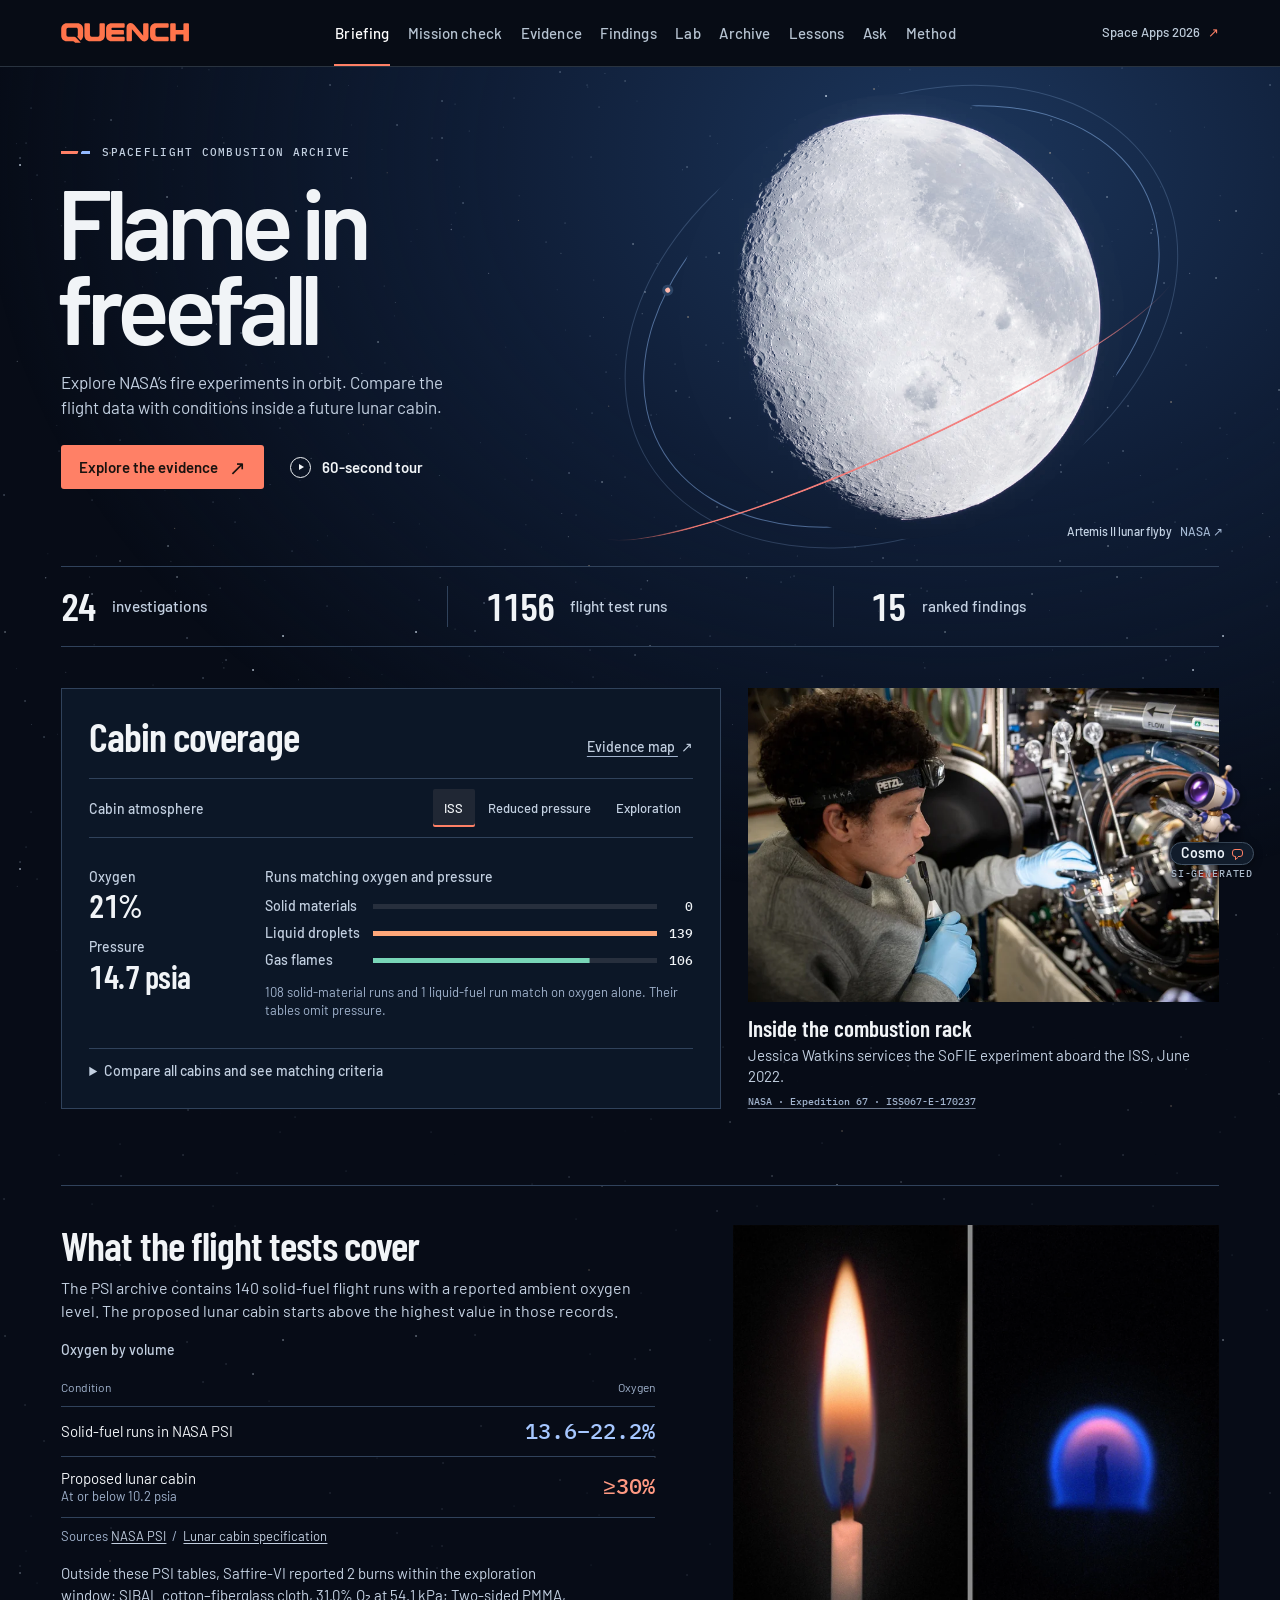
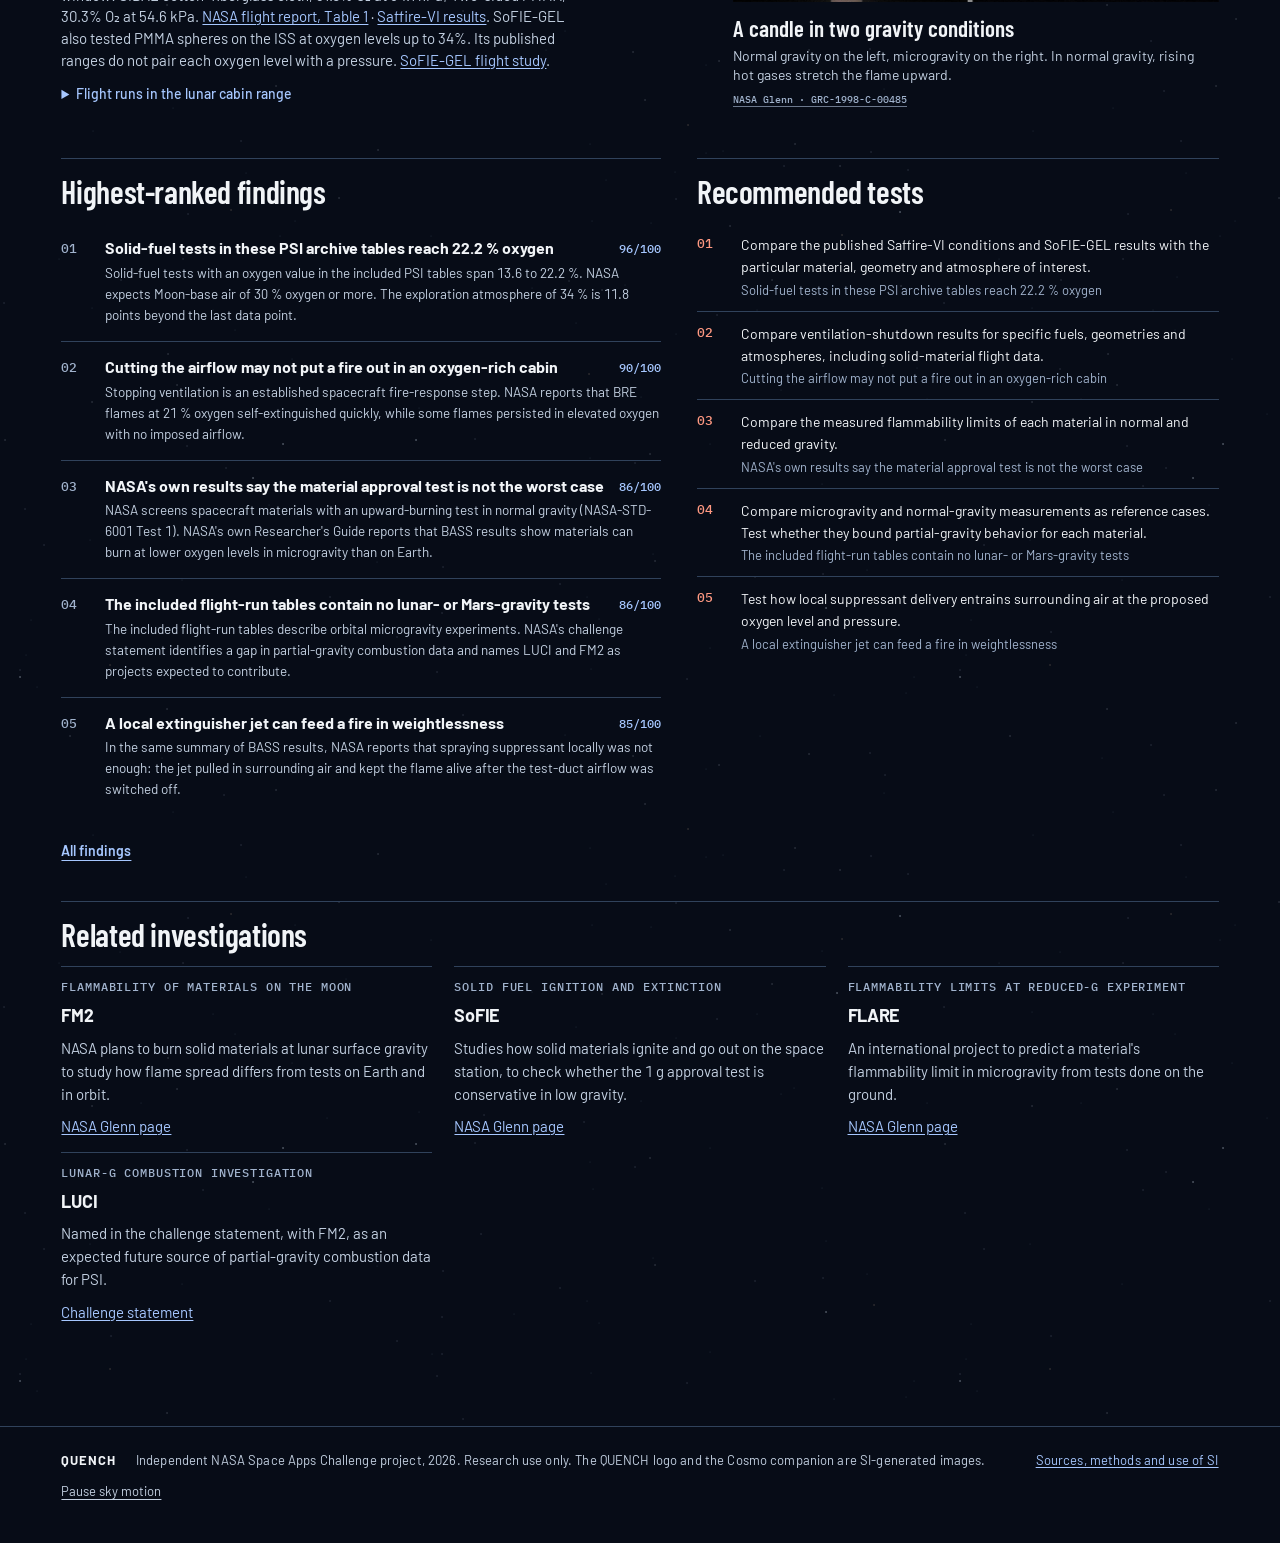
==== commit 8a1420ab: "Publish the Artemis II flight archive design" ====
--- a/index.html
+++ b/index.html
@@ -24,7 +24,7 @@
 <meta property="og:image:alt" content="QUENCH briefing: flight test runs compared with the oxygen and pressure of crew cabins.">
 <meta name="twitter:card" content="summary_large_image">
 <link rel="icon" type="image/svg+xml" href="img/quench-sign.svg">
-<link rel="preload" as="font" type="font/woff2" crossorigin href="fonts/barlowcondensed-600.woff2">
+<link rel="preload" as="font" type="font/woff2" crossorigin href="fonts/barlow-600.woff2">
 <style>
 /* Shared structure and scientific chart primitives. */
 :root {
@@ -285,10 +285,11 @@
 .todo li b { font-weight: 600; } .todo li .rel { font-size: 10.5px; }
 @media (max-width: 860px) { .o2ctx { grid-template-columns: 1fr; } .o2ctx blockquote { grid-column: 1; grid-row: auto; } }
 </style>
-<link rel="stylesheet" href="console.css?v=6d63994c95">
-<link rel="stylesheet" href="cosmo.css?v=a50ddd571b">
-<link rel="stylesheet" href="flight.css?v=56cd6438df">
-<link rel="stylesheet" href="evidence-inspector.css?v=5e38158763">
+<link rel="stylesheet" href="console.css?v=42615fd4cc">
+<link rel="stylesheet" href="cosmo.css?v=8df6d73ce7">
+<link rel="stylesheet" href="flight.css?v=270c0e1022">
+<link rel="stylesheet" href="briefing.css?v=82ea3259dd">
+<link rel="stylesheet" href="evidence-inspector.css?v=f99b492421">
 </head>
 <body>
 <a href="#main-content" class="skip-link">Skip to content</a>
@@ -297,45 +298,55 @@
     <img src="img/quench-logotype.svg" alt="QUENCH">
   </a>
   <nav class="tabs" id="tabs" aria-label="Sections"></nav>
-  <a class="event-link" href="https://www.spaceappschallenge.org/2026/challenges/flame-in-freefall/" target="_blank" rel="noopener">Space Apps 2026</a>
+  <a class="event-link" href="https://www.spaceappschallenge.org/2026/challenges/flame-in-freefall/" target="_blank" rel="noopener">Space Apps 2026 <span aria-hidden="true">↗</span></a>
 </div></header>
 
 <main id="main-content" tabindex="-1">
 <div class="star-field" aria-hidden="true"></div>
 <div class="page" id="v-brief">
-  <section class="wrap report-cover" aria-labelledby="hero-title">
-    <div class="cover-copy">
-      <p class="collection-name">Spaceflight combustion archive</p>
-      <h1 id="hero-title">Flame in freefall</h1>
-      <p class="cover-deck">Fuel, airflow and cabin pressure shape how fire spreads in a spacecraft. Explore what NASA measured on orbit.</p>
-      <div class="collection-index" id="overview-metrics" aria-label="Collection index"></div>
-      <p class="cover-tour"><button type="button" class="tour-link" data-tour-start>Take the 60-second tour <span aria-hidden="true">→</span></button></p>
-    </div>
-    <figure class="lead-photo">
-      <picture>
-        <source media="(max-width: 620px)" srcset="img/flight-photo-mobile.webp">
-        <img src="img/flight-photo.webp" width="1440" height="960" fetchpriority="high" alt="Jessica Watkins reaches into the open combustion rack aboard the International Space Station.">
-      </picture>
-      <figcaption><span>Jessica Watkins services the SoFIE combustion experiment on the ISS, June 2022.</span>
-        <a href="https://www.nasa.gov/humans-in-space/best-space-station-science-imagery-of-2022/#:~:text=Igniting%20science" target="_blank" rel="noopener">NASA · Expedition 67 · ISS067-E-170237</a></figcaption>
-    </figure>
+  <section class="report-cover" aria-labelledby="hero-title">
+    <div class="wrap lunar-stage">
+      <div class="cover-copy">
+        <p class="collection-name">Spaceflight combustion archive</p>
+        <h1 id="hero-title">Flame in <span>freefall</span></h1>
+        <p class="cover-deck">Explore NASA’s fire experiments in orbit. Compare the flight data with conditions inside a future lunar cabin.</p>
+        <div class="cover-tour">
+          <a class="explore-map" href="#evidence" data-go="evidence">Explore the evidence <span aria-hidden="true">↗</span></a>
+          <button type="button" class="tour-link" data-tour-start><span class="play-tour" aria-hidden="true"></span>60-second tour</button>
+        </div>
+      </div>
+      <figure class="lunar-plate">
+        <div class="lunar-sight">
+          <span class="lunar-ring" aria-hidden="true"></span>
+          <picture>
+            <source media="(max-width: 680px)" srcset="img/lunar-cover-mobile.webp">
+            <img src="img/lunar-cover.webp" width="1440" height="1440" fetchpriority="high" alt="The Moon seen by the Artemis II crew, with craters along the left edge of the sunlit surface.">
+          </picture>
+        </div>
+        <figcaption><a href="https://www.nasa.gov/image-detail/amf-art002e009582/" target="_blank" rel="noopener">Artemis II lunar flyby <span>NASA ↗</span></a></figcaption>
+      </figure>
+    </div>
+    <div class="wrap"><nav class="collection-index" id="overview-metrics" aria-label="Explore the archive"></nav></div>
   </section>
-  <section class="wrap cabin-workspace" aria-labelledby="cabin-heading">
-    <div class="cabin-panel">
+  <div class="wrap cabin-workspace">
+    <section class="cabin-panel" aria-labelledby="cabin-heading">
       <header class="cabin-header">
         <h2 id="cabin-heading">Cabin coverage</h2>
-        <a class="cabin-evidence" id="cabin-evidence" href="?cabin=iss#evidence">Open evidence map <span aria-hidden="true">↗</span></a>
+        <a class="cabin-evidence" id="cabin-evidence" href="?cabin=iss#evidence">Evidence map <span aria-hidden="true">↗</span></a>
       </header>
+      <div class="cabin-config">
+        <h3 class="cabin-label" id="cabin-selector-label">Cabin atmosphere</h3>
+        <div class="cabin-switch" role="group" aria-labelledby="cabin-selector-label">
+          <button type="button" data-cabin="iss" aria-pressed="true">ISS</button>
+          <button type="button" data-cabin="eva" aria-pressed="false">Reduced pressure</button>
+          <button type="button" data-cabin="exp" aria-pressed="false">Exploration</button>
+        </div>
+      </div>
       <div class="cabin-body">
-        <div class="cabin-conditions">
-          <h3 class="cabin-label" id="cabin-selector-label">Cabin atmosphere</h3>
-          <div class="cabin-switch" role="group" aria-labelledby="cabin-selector-label">
-            <button type="button" data-cabin="iss" aria-pressed="true">ISS</button>
-            <button type="button" data-cabin="eva" aria-pressed="false">Reduced pressure</button>
-            <button type="button" data-cabin="exp" aria-pressed="false">Exploration</button>
-          </div>
-          <p class="cabin-reading"><span>Oxygen <strong id="cabin-o2"></strong></span><span>Pressure <strong id="cabin-pressure"></strong></span></p>
-        </div>
+        <dl class="cabin-readouts">
+          <div><dt>Oxygen</dt><dd id="cabin-o2"></dd></div>
+          <div><dt>Pressure</dt><dd id="cabin-pressure"></dd></div>
+        </dl>
         <div class="cabin-runs" role="status" aria-live="polite" aria-atomic="true">
           <h3 class="cabin-label">Runs matching oxygen and pressure</h3>
           <div id="cabin-chart"></div>
@@ -347,8 +358,19 @@
         <p class="fine" id="matrixnote"></p>
         <div class="tablewrap"><table class="cabin-comparison" id="matrix1" aria-label="Flight runs by fuel and cabin atmosphere"></table></div>
       </details>
-    </div>
-  </section>
+    </section>
+    <figure class="station-photo">
+      <picture>
+        <source media="(max-width: 620px)" srcset="img/flight-photo-mobile.webp">
+        <img src="img/flight-photo.webp" width="1440" height="960" loading="lazy" alt="Jessica Watkins reaches into the open combustion rack aboard the International Space Station.">
+      </picture>
+      <figcaption>
+        <strong>Inside the combustion rack</strong>
+        <span>Jessica Watkins services the SoFIE experiment aboard the ISS, June 2022.</span>
+        <a href="https://www.nasa.gov/humans-in-space/best-space-station-science-imagery-of-2022/#:~:text=Igniting%20science" target="_blank" rel="noopener">NASA · Expedition 67 · ISS067-E-170237</a>
+      </figcaption>
+    </figure>
+  </div>
   <div class="wrap field-report">
     <article class="oxygen-story" aria-labelledby="oxygen-heading">
       <div class="oxygen-copy">
@@ -381,7 +403,9 @@
 
 <!-- 02 mission check -->
 <div class="page wrap view" id="v-mission" hidden>
-  <div class="sec"><h2>Mission check</h2><p class="sub">Choose a cabin atmosphere and materials to see which fire-safety questions the flight records cover. Each grade links to the tests behind it.</p></div>
+  <div class="sec"><h2>Mission check</h2><p class="sub">Choose a cabin atmosphere and materials to see which fire-safety questions the flight records cover. Each grade links to the tests behind it.</p>
+    <a class="artemis-credit" href="https://www.nasa.gov/image-article/earthset/" target="_blank" rel="noopener">Earthset, Artemis II<span> · NASA ↗</span></a>
+  </div>
   <div class="cols side">
     <div class="block" id="mcform">
       <h3 class="lab">Cabin</h3>
@@ -407,7 +431,9 @@
 
 <!-- 03 evidence -->
 <div class="page wrap view" id="v-evidence" hidden>
-  <div class="sec"><h2>Evidence map</h2><p class="sub">Each circle groups flight runs from the <a href="https://psi.nasa.gov/physci/repo/search?q=combustion&amp;data_source=psi&amp;data_type=investigation" target="_blank" rel="noopener">NASA PSI archive</a> by fuel, ambient oxygen and pressure. Larger circles contain more runs. Triangles show results published outside the archive.</p></div>
+  <div class="sec"><h2>Evidence map</h2><p class="sub">Each circle groups flight runs from the <a href="https://psi.nasa.gov/physci/repo/search?q=combustion&amp;data_source=psi&amp;data_type=investigation" target="_blank" rel="noopener">NASA PSI archive</a> by fuel, ambient oxygen and pressure. Larger circles contain more runs. Triangles show results published outside the archive.</p>
+    <a class="artemis-credit" href="https://www.nasa.gov/image-article/earthset/" target="_blank" rel="noopener">Earthset, Artemis II<span> · NASA ↗</span></a>
+  </div>
   <div class="controls">
     <div class="group" id="atmchips" role="group" aria-label="Cabin atmosphere"><span class="lab">Atmosphere</span></div>
     <div class="group" id="kindchips" role="group" aria-label="What burned"><span class="lab">Show</span></div>
@@ -429,7 +455,9 @@
 
 <!-- 04 findings -->
 <div class="page wrap view" id="v-findings" hidden>
-  <div class="sec"><h2>Ranked findings</h2><p class="sub">Filter by fire prevention, detection or suppression. Open a finding for its evidence, limitations, proposed action and sources. The ranking uses the project’s scores and the weights below.</p></div>
+  <div class="sec"><h2>Ranked findings</h2><p class="sub">Filter by fire prevention, detection or suppression. Open a finding for its evidence, limitations, proposed action and sources. The ranking uses the project’s scores and the weights below.</p>
+    <a class="artemis-credit" href="https://www.nasa.gov/image-article/earthset/" target="_blank" rel="noopener">Earthset, Artemis II<span> · NASA ↗</span></a>
+  </div>
   <div class="block"><h3 class="lab">Ranking weights</h3><div class="weights" id="weights"></div></div>
   <div class="controls"><div class="group" id="pillarchips" role="group" aria-label="Filter by part of fire safety"><span class="lab">Fire safety</span></div><div class="group" id="tagchips" role="group" aria-label="Filter by topic"><span class="lab">Topic</span></div></div>
   <p class="fine" id="fcount" role="status"></p>
@@ -439,7 +467,9 @@
 
 <!-- 05 lab -->
 <div class="page wrap view" id="v-lab" hidden>
-  <div class="sec"><h2>Experiment analysis</h2><p class="sub">Measurements from BASS-II flight video and a droplet-extinction model trained on FLEX test runs.</p></div>
+  <div class="sec"><h2>Experiment analysis</h2><p class="sub">Measurements from BASS-II flight video and a droplet-extinction model trained on FLEX test runs.</p>
+    <a class="artemis-credit" href="https://www.nasa.gov/image-article/earthset/" target="_blank" rel="noopener">Earthset, Artemis II<span> · NASA ↗</span></a>
+  </div>
   <div class="block" id="videoblock"><h3 class="lab">Flame spread in BASS-II flight video</h3>
     <p class="sub" id="vsub"></p>
     <div class="thumbs" id="vthumbs"></div>
@@ -468,7 +498,9 @@
 
 <!-- 06 archive -->
 <div class="page wrap view" id="v-archive" hidden>
-  <div class="sec"><h2>Investigation catalogue</h2><p class="sub" id="invsub"></p></div>
+  <div class="sec"><h2>Investigation catalogue</h2><p class="sub" id="invsub"></p>
+    <a class="artemis-credit" href="https://www.nasa.gov/image-article/earthset/" target="_blank" rel="noopener">Earthset, Artemis II<span> · NASA ↗</span></a>
+  </div>
   <div class="controls"><div class="group" id="invhab" role="group" aria-label="Rank for a crew habitat"><span class="lab">Rank for</span></div></div>
   <p class="fine" id="invhabnote"></p>
   <div class="controls">
@@ -486,7 +518,9 @@
 
 <!-- 07 lessons -->
 <div class="page wrap view" id="v-lessons" hidden>
-  <div class="sec"><h2>Spacecraft fire history</h2><p class="sub">NASA’s accounts of flight incidents and ground tests, with their effects on cabin design, material selection and fire response.</p></div>
+  <div class="sec"><h2>Spacecraft fire history</h2><p class="sub">NASA’s accounts of flight incidents and ground tests, with their effects on cabin design, material selection and fire response.</p>
+    <a class="artemis-credit" href="https://www.nasa.gov/image-article/earthset/" target="_blank" rel="noopener">Earthset, Artemis II<span> · NASA ↗</span></a>
+  </div>
   <div class="frame figbox" id="o2hist" role="img" aria-label="Cabin oxygen levels in history compared with the oxygen range of solid-material flight tests"></div>
   <div class="hgrid" id="hcards"></div>
   <div class="block"><h3 class="lab">Equipment used by firefighters on Earth</h3><div class="o2ctx" id="earthq"></div><div class="hgrid" id="spin"></div></div>
@@ -494,7 +528,9 @@
 
 <!-- 08 ask -->
 <div class="page wrap view" id="v-ask" hidden>
-  <div class="sec"><h2>Ask the archive</h2><p class="sub">Explore spacecraft fires, combustion experiments and the equipment they inspired. Common questions get a checked analyst answer at once. Other questions search the resources selected by the Flame in Freefall challenge organizers.</p></div>
+  <div class="sec"><h2>Ask the archive</h2><p class="sub">Explore spacecraft fires, combustion experiments and the equipment they inspired. Common questions get a checked analyst answer at once. Other questions search the resources selected by the Flame in Freefall challenge organizers.</p>
+    <a class="artemis-credit" href="https://www.nasa.gov/image-article/earthset/" target="_blank" rel="noopener">Earthset, Artemis II<span> · NASA ↗</span></a>
+  </div>
   <div class="ask-layout" id="ask-workspace">
     <div class="ask-main">
       <form class="askbox" id="askform">
@@ -529,7 +565,9 @@
 
 <!-- 09 method -->
 <div class="page wrap view" id="v-method" hidden>
-  <div class="sec"><h2>Method and limits</h2><p class="sub">Sources, units, scoring rules, validation and the limits of the flight records.</p></div>
+  <div class="sec"><h2>Method and limits</h2><p class="sub">Sources, units, scoring rules, validation and the limits of the flight records.</p>
+    <a class="artemis-credit" href="https://www.nasa.gov/image-article/earthset/" target="_blank" rel="noopener">Earthset, Artemis II<span> · NASA ↗</span></a>
+  </div>
   <div class="method" id="methodbody"></div>
 </div>
 </main>
@@ -562,6 +600,10 @@
       <div><h2 id="cosmo-title">Cosmo</h2><p>Archive companion · SI-generated character</p></div>
       <button type="button" id="cosmo-close" class="cosmo-close" aria-label="Close chat"><span aria-hidden="true">×</span></button>
     </header>
+    <div id="cosmo-point-context" class="cosmo-point-context" hidden>
+      <div><span class="cosmo-point-label">Point in this chat</span><strong id="cosmo-point-name"></strong></div>
+      <button type="button" id="cosmo-point-clear">Clear point</button>
+    </div>
     <div class="cosmo-log" id="cosmo-log" role="log" aria-live="polite" aria-label="Conversation with Cosmo" tabindex="0">
       <div id="cosmo-intro" class="cosmo-intro">
         <div class="cosmo-stage" aria-hidden="true"><span class="cosmo-ring"></span><span class="cosmo-float" data-cosmo-figure="welcome" aria-hidden="true"><img src="img/cosmo.webp" alt="" width="112" height="98"></span></div>
@@ -588,12 +630,14 @@
 
 <script src="data.js?v=9f130573a9"></script>
 <script src="model.js?v=96b86849b6"></script>
-<script src="core.js?v=701edf20c4"></script>
-<script src="evidence-records.js?v=13ce5fac05"></script>
-<script src="evidence-inspector.js?v=93be995e8c"></script>
+<script src="core.js?v=2cb03eb48b"></script>
+<script src="evidence-records.js?v=36975abe29"></script>
+<script src="evidence-chat.js?v=9ec8cf6e84"></script>
+<script src="evidence-inspector.js?v=3ac71db7c2"></script>
 <script src="archive.js?v=5e28c151e7"></script>
-<script src="tools.js?v=d4fc6d5384"></script>
+<script src="tools.js?v=3919b52581"></script>
 <script src="tour.js?v=e2d58c53a7"></script>
-<script src="ask.js?v=ca83013fa1"></script>
+<script src="cosmo-reactions.js?v=21b0f28681"></script>
+<script src="ask.js?v=ba9b06d895"></script>
 </body>
 </html>
--- a/console.css
+++ b/console.css
@@ -9,27 +9,75 @@
   font-variant-numeric: tabular-nums;
 }
 .view > *, .view .cols > * { min-width: 0; }
-.view .sec {
-  display: block;
-  border: 0;
-  border-bottom: 1px solid var(--rule);
-  padding: 0 0 clamp(19px, 2.5vw, 36px);
+.page.view {
+  --selection: #c3cfff;
+  --instrument-line: color-mix(in srgb, var(--ink3) 38%, var(--bg));
+  --filter-surface: color-mix(in srgb, var(--bg) 52%, var(--sunk));
+  --console-gap: clamp(17px, 1.8vw, 27px);
+  gap: var(--console-gap);
+  padding-top: 0;
+}
+:root[data-theme="light"] .page.view { --selection: #414b88; }
+:root:not([data-theme="light"]) .page.view {
+  --panel-bg: #101e32;
+  --field-bg: #0a1425;
+  --filter-surface: #111e33;
+  --instrument-line: #3d506b;
+}
+.page.view .sec {
+  --header-edge: max(var(--gutter), env(safe-area-inset-right, 0px));
+  position: relative;
+  isolation: isolate;
+  display: flex; flex-direction: column; justify-content: center;
+  gap: 0;
+  min-height: clamp(185px, 16.5vw, 244px);
+  margin-inline: calc(-1 * max(var(--gutter), env(safe-area-inset-left, 0px))) calc(-1 * var(--header-edge));
+  padding: clamp(24px, 3vw, 45px) var(--header-edge) clamp(24px, 3vw, 45px) max(var(--gutter), env(safe-area-inset-left, 0px));
+  border: none; border-bottom: 1px solid #364560;
+  background: url("img/star-field.svg") repeat 25px -60px / 910px 681px,
+              linear-gradient(100deg, #060e20, #0d1b35 70%, #071327);
+}
+.page.view .sec::before {
+  content: "";
+  position: absolute;
+  bottom: -1px; left: max(var(--gutter), env(safe-area-inset-left, 0px));
+  width: clamp(36px, 4vw, 63px); height: 2px;
+  background: #ff7858;
+}
+.page.view .sec::after {
+  content: "";
+  position: absolute; inset: 0 0 0 40%;
+  z-index: -1;
+  pointer-events: none;
+  background: linear-gradient(to top, #050b19 0%, transparent 22%),
+              url("img/artemis-earth.webp") 50% 58% / cover no-repeat;
+  mask-image: linear-gradient(to right, transparent, #000 37%);
 }
 .view .sec h2 {
-  color: var(--ink);
-  font-size: clamp(32px, 3.3vw, 50px);
-  line-height: 1.08;
-  font-weight: 600;
-  letter-spacing: -.045em;
+  max-width: 54%;
+  color: #f1f3fa;
+  font: 600 clamp(44px, 4.55vw, 73px)/.98 var(--display);
+  letter-spacing: -.025em;
   text-wrap: balance;
 }
-.view .sec .sub {
-  max-width: 76ch;
-  margin: 12px 0 0;
-  color: var(--ink2);
-  font-size: clamp(15px, 1.18vw, 18px);
-  line-height: 1.55;
-}
+.page.view .sec .sub {
+  max-width: min(62ch, 51%);
+  margin: 14px 0 0;
+  color: #c7d3e4;
+  font-size: clamp(15px, 1.1vw, 17px);
+  line-height: 1.47;
+}
+.page.view .sec .sub a { color: #b9d6ff; }
+.artemis-credit {
+  position: absolute; right: var(--header-edge); bottom: 7px;
+  display: inline-flex; align-items: center;
+  min-height: 28px;
+  color: #f0f4fc; text-shadow: 0 1px 3px #050a14;
+  font: 500 12px/1.2 var(--sans);
+  text-decoration: none; white-space: nowrap;
+}
+.artemis-credit span { margin-left: .3em; }
+.artemis-credit:hover { text-decoration: underline; text-underline-offset: 3px; }
 .view .lab { color: var(--ink3); letter-spacing: .075em; }
 .view .block {
   gap: 15px;
@@ -38,8 +86,8 @@
 }
 .view .sec + .block { border-top:0; padding-top:0; }
 .view .block > .lab, .view .method h3 {
-  font: 600 clamp(17px, 1.48vw, 22px)/1.24 var(--sans);
-  letter-spacing: -.025em;
+  font: 600 clamp(23px, 1.85vw, 29px)/1.12 var(--display);
+  letter-spacing: -.01em;
   text-transform: none;
   color: var(--ink);
 }
@@ -82,6 +130,78 @@
 .view .seg { max-width: 100%; border-radius: 2px; }
 .view .seg button { border-radius: 0; }
 .view .seg:focus-within { overflow: visible; }
+.page.view .controls > .group > .lab {
+  flex: none;
+  margin: 0 4px 0 0;
+  font: 500 13px/1.2 var(--sans);
+  text-transform: none;
+  letter-spacing: 0;
+  color: var(--ink2);
+}
+.page.view :is(#atmchips, #invhab, #invpillar, #pillarchips) .chip,
+.page.view #invkind .chip[data-v],
+.page.view #tagchips .chip {
+  border: 1px solid transparent;
+  border-radius: 5px;
+  background: transparent;
+  color: var(--ink2);
+  font: 500 clamp(13px, 1vw, 15px)/1.25 var(--sans);
+}
+.page.view :is(#atmchips, #invhab, #invpillar, #pillarchips, #tagchips) .chip[aria-pressed="true"],
+.page.view #invkind .chip[data-v][aria-pressed="true"] {
+  color: var(--selection);
+  border-color: color-mix(in srgb, var(--selection) 38%, var(--filter-surface));
+  background: color-mix(in srgb, var(--selection) 9%, var(--filter-surface));
+}
+.page.view :is(#atmchips, #invhab, #invpillar, #pillarchips, #tagchips) .chip:hover,
+.page.view #invkind .chip[data-v]:hover {
+  color: var(--ink);
+  border-color: var(--instrument-line);
+}
+#v-evidence .controls {
+  display: grid;
+  gap: 4px;
+  padding: 11px var(--panel-pad) 13px;
+  background: var(--filter-surface);
+  border: 1px solid var(--instrument-line);
+  border-bottom: 0;
+  border-radius: 8px 8px 0 0;
+}
+#v-evidence .controls > .group {
+  gap: 2px 7px;
+}
+#v-evidence .controls > .group > .lab { width: 77px; }
+#v-evidence #kindchips .chip {
+  padding-inline: 10px;
+  border: 1px solid transparent;
+  border-radius: 4px;
+  background: transparent;
+  color: var(--ink);
+  font: 500 clamp(13px, 1vw, 15px)/1.2 var(--sans);
+}
+#v-evidence #kindchips .chip[aria-pressed="false"] { color: var(--ink3); text-decoration: line-through; }
+#v-evidence #kindchips .chip[aria-pressed="false"] .sw-tri { opacity: .4; }
+#v-evidence #kindchips .chip:hover { background: var(--panel-bg); border-color: var(--instrument-line); }
+#v-evidence .evidence-frame {
+  margin-top: calc(-1 * var(--console-gap));
+  border: 1px solid var(--instrument-line);
+  border-top-color: var(--rule);
+  border-radius: 0 0 8px 8px;
+  background: var(--field-bg);
+}
+.view .map-heading #viewbtn {
+  display: inline-flex; align-items: center; gap: 7px;
+  background: transparent; color: var(--ink2); border-color: var(--instrument-line);
+  border-radius: 4px;
+}
+.view .map-heading #viewbtn[aria-pressed="true"] { background: var(--tint-blue); color: var(--ink); }
+.view .map-heading #viewbtn::before {
+  content: "";
+  width: 12px; height: 10px;
+  border: 1px solid currentColor;
+  background: linear-gradient(to right, transparent 39%, currentColor 39% 46%, transparent 46%),
+              linear-gradient(to bottom, transparent 42%, currentColor 42% 53%, transparent 53%);
+}
 .view :is(.chip, .seg button):hover:not(:disabled) {
   color: var(--ink);
   border-color: var(--ink3);
@@ -173,9 +293,9 @@
 }
 .map-heading {
   display: flex; align-items: center; justify-content: space-between; gap: 16px;
-  padding: 1px 0 13px; margin-bottom: 12px; border-bottom: 1px solid var(--rule);
-}
-.map-heading h3 { font: 600 clamp(24px, 2.2vw, 34px)/1.1 var(--display); color: var(--ink); margin: 0; }
+  padding: 3px 0 13px; margin-bottom: 12px; border-bottom: 1px solid var(--rule);
+}
+.map-heading h3 { font: 600 clamp(22px, 1.7vw, 27px)/1.16 var(--sans); letter-spacing:-.035em; color: var(--ink); margin: 0; }
 .map-heading p { color: var(--ink2); font-size: 14px; margin: 4px 0 0; }
 .view .map-heading button { flex: none; padding: 7px 14px; }
 #chart svg { overflow: visible; }
@@ -207,20 +327,34 @@
 .view .verdict {
   background: var(--sunk);
   border: 1px solid var(--rule);
-  border-left: 3px solid var(--blue);
-  border-radius: 0;
+  border-left: 3px solid var(--instrument-line, var(--rule));
+  border-radius: 5px;
   padding: var(--panel-pad);
 }
+.view .verdict:has(.meter .A) { border-left-color: var(--good); }
+.view .verdict:has(.meter .B) { border-left-color: var(--info); }
+.view .verdict:has(.meter .C) { border-left-color: var(--warn); }
+.view .verdict:has(.meter .D) { border-left-color: var(--crit); }
 .view .verdict h3 { font-size: clamp(22px, 1.9vw, 29px); font-weight:600; line-height:1.18; }
 .view .verdict .meter { gap:2px; }
 .view .verdict .meter i { width:7px; height:16px; }
 .view #mcform {
-  border: 1px solid var(--rule);
+  border: 1px solid var(--instrument-line, var(--rule));
+  border-radius: 7px;
   padding: var(--panel-pad);
   background: var(--panel-bg);
   gap: 17px;
 }
-.view #mcform > .lab { padding-bottom:12px; border-bottom:1px solid var(--rule); }
+.view #mcform > .lab { padding-bottom:10px; border-bottom:1px solid var(--rule); }
+#mcpresets .chip {
+  padding: 5px 9px; border-color: transparent; background: var(--field-bg);
+}
+#mcpresets .chip[aria-pressed="true"] {
+  color: var(--selection);
+  border-color: color-mix(in srgb, var(--selection) 45%, var(--rule));
+  background: color-mix(in srgb, var(--selection) 8%, var(--filter-surface));
+}
+#mcpresets .chip:hover { border-color: var(--ink3); }
 .view .score { padding-inline: var(--panel-pad); background: var(--panel-bg); }
 .view .score .q { padding-block: 17px; }
 .view .score .q h3 { font-size: 16px; }
@@ -356,27 +490,49 @@
 footer.wrap { padding-block: 24px 38px; line-height: 1.7; letter-spacing: .01em; }
 
 @media (min-width: 861px) {
-  .page.view .sec {
-    display: grid;
-    grid-template-columns: minmax(270px, .78fr) minmax(0, 1fr);
-    align-items: end;
-    gap: clamp(24px, 4vw, 80px);
-    padding-bottom: 22px;
-  }
-  .page.view .sec .sub { margin: 0; max-width: 65ch; font-size: 15px; }
   .view .cols.side { grid-template-columns: minmax(0, 330px) minmax(0, 1fr); }
   .view .score .q { grid-template-columns: minmax(0, 1fr) minmax(114px, auto); }
   .view .score .q .grade { max-width: 185px; white-space: normal; }
 }
 @media (max-width: 620px) {
   .view { --panel-pad: 15px; gap: 22px; }
-  .view .sec h2 { font-size:clamp(30px,8vw,39px); }
+  .page.view .sec {
+    display: grid;
+    grid-template-columns: minmax(0, 1.25fr) minmax(0, .95fr);
+    grid-template-rows: minmax(109px, auto) auto;
+    min-height: 0; gap: 0 8px; align-items: end;
+    padding-block: 12px 19px;
+  }
+  .page.view .sec::after {
+    inset: 0 0 auto 22%; height: 115px;
+    background: url("img/artemis-earth-mobile.webp") 56% 61% / cover no-repeat;
+    mask-image: linear-gradient(to right, transparent, #000 62%), linear-gradient(to bottom, #000 69%, transparent);
+    mask-composite: intersect;
+  }
+  .page.view .sec h2 {
+    grid-area: 1 / 1; align-self: center; max-width: none;
+    font-size: clamp(34px, 8.7vw, 49px);
+  }
+  .page.view .sec .sub { grid-area: 2 / 1 / 3 / -1; max-width: 65ch; margin-top: 8px; }
+  .artemis-credit {
+    grid-area: 1 / 2; position: relative; inset: auto; justify-self: end;
+    font-size: 11.5px; min-height: 25px;
+  }
   .view .controls { gap:12px; }
   .view .method > div { grid-template-columns:1fr; gap:10px; }
   .view #hcards { grid-template-columns:1fr; }
   .view .thumbs { grid-template-columns:repeat(2,minmax(0,1fr)); }
   .view .controls > .group { flex: 1 1 100%; }
   .view .controls .search { flex: 1 1 100%; }
+  #v-evidence .controls { padding: 11px 12px 12px; gap: 11px; }
+  #v-evidence .controls > .group {
+    display: grid; grid-template-columns: repeat(2, minmax(0, 1fr));
+    gap: 2px 6px;
+  }
+  #v-evidence .controls > .group > .lab { grid-column: 1 / -1; color: var(--ink3); }
+  #v-evidence .controls .chip { min-height: 34px; justify-self: stretch; padding-inline: 6px; }
+  #v-evidence #kindchips .chip { padding-inline: 6px; }
+  .view .map-heading #viewbtn { padding-inline: 9px; }
   .view .weights { grid-template-columns: 1fr; }
   .view .frame { padding: 12px; }
   .view details.f summary, .view details.f .body { padding-inline: 10px; }
--- a/cosmo.css
+++ b/cosmo.css
@@ -3,7 +3,7 @@
   --pet-border: #435365;
   --pet-text: #edf0f4;
   --pet-muted: #bdc8d4;
-  --pet-accent: #ffc299;
+  --pet-accent: var(--accent, #ff8066);
   --pet-x: max(16px, env(safe-area-inset-right, 0px));
   --pet-y: max(16px, env(safe-area-inset-bottom, 0px));
   position: fixed; z-index: 44; right: var(--pet-x); bottom: var(--pet-y);
@@ -51,13 +51,13 @@
   width: min(372px, calc(100vw - 2 * var(--pet-x)));
   height: min(502px, calc(var(--cosmo-viewport-height, 100dvh) - var(--pet-y) - max(12px, env(safe-area-inset-top, 0px))));
   display: flex; flex-direction: column; overflow: hidden;
-  color: var(--pet-text); background: #101925; border: 1px solid var(--pet-border);
+  color: var(--pet-text); background: #0c1627; border: 1px solid var(--pet-border);
   border-radius: 17px; box-shadow: 0 14px 45px #02081180;
 }
 .cosmo-toggle[aria-expanded="true"] { visibility: hidden; }
 .cosmo-head {
   flex: none; padding: 11px 12px 11px 16px; display: flex; gap: 11px; align-items: center;
-  background: #172332; border-bottom: 1px solid #344354;
+  background: #142641; border-bottom: 1px solid #34465f;
 }
 .cosmo-portrait {
   flex: none; width: 43px; height: 43px; display: grid; place-items: center;
@@ -123,10 +123,10 @@
 #cosmo-input::placeholder { color: #a5b6c7; opacity: 1; }
 #cosmo-send {
   flex: none; display: grid; place-items: center; width: 44px; height: 44px; padding: 0;
-  border: 1px solid #ffb88e; border-radius: 7px; color: #201811; background: #ffad7f;
+  border: 1px solid var(--pet-accent); border-radius: 7px; color: #201411; background: var(--pet-accent);
 }
 #cosmo-send span { font: 600 25px/1 var(--sans); }
-#cosmo-send:hover { background: #ffc7a6; }
+#cosmo-send:hover { background: #ffad95; }
 #cosmo-send[aria-disabled="true"],#cosmo-send:disabled { opacity: .6; cursor: progress; }
 .cosmo-compose p { margin: 5px 3px 0; color: #acbdcf; font: 400 12px/1.3 var(--sans); }
 @media (min-width: 700px) { .cosmo-dock { --pet-x: max(22px, env(safe-area-inset-right,0px)); --pet-y: max(20px,env(safe-area-inset-bottom,0px)); } }
@@ -148,12 +148,19 @@
   .cosmo-lid-upper, .cosmo-lid-lower { animation: cosmo-blink 13s linear -5s infinite; }
   .cosmo-head-joint { transition: transform .42s cubic-bezier(.22,.62,.28,1); }
   .cosmo-panel[data-attentive] .cosmo-head-joint { transform: rotate(-8deg); }
+  .cosmo-toggle:is(:hover,:focus-visible) .cosmo-head-joint { transform: rotate(4deg); }
   .cosmo-panel[data-attentive] .cosmo-float,
   .cosmo-toggle:is(:hover,:focus-visible) .cosmo-float { animation-play-state: paused; }
   .cosmo-toggle[aria-expanded="true"] :is(.cosmo-float, use) { animation: none; }
+  .cosmo-dock[data-reaction="point"] { --cosmo-gesture: cosmo-receive-point; }
+  .cosmo-dock[data-reaction="answer"] { --cosmo-gesture: cosmo-answer-nod; }
+  .cosmo-dock[data-reaction] :is(.cosmo-toggle[aria-expanded="false"], .cosmo-panel:not([hidden])) :is(.cosmo-head-joint, .cosmo-float > img) {
+    animation: var(--cosmo-gesture) var(--cosmo-gesture-duration) ease-in-out;
+  }
   /* Stop peripheral movement while the reader points at or tabs into a plot. */
   body:has(main :is(.frame, #cabin-chart, #o2hist):is(:hover, :focus-within)) .cosmo-toggle .cosmo-float { animation-play-state: paused; }
   body:has(main :is(.frame, #cabin-chart, #o2hist):is(:hover, :focus-within)) .cosmo-toggle use { animation: none; }
+  body:has(main :is(.frame, #cabin-chart, #o2hist):is(:hover, :focus-within)) .cosmo-dock .cosmo-toggle :is(.cosmo-head-joint, img) { animation-play-state: paused; }
   .cosmo-panel:not([hidden]) { animation: cosmo-open .18s ease-out; transform-origin: bottom right; }
   @keyframes cosmo-drift { 0%,100% { transform: translateY(0); } 50% { transform: translateY(-2px); } }
   /* A single 195 ms shutter stroke; the glass stays entirely clear between blinks. */
@@ -161,11 +168,21 @@
     0%,95%,96.5%,100% { transform: translateY(var(--lid-open)); }
     95.62%,95.82% { transform: translateY(0); }
   }
+  /* Rotate the head at its neck, independently of the typing pose and the shutter. */
+  @keyframes cosmo-receive-point {
+    0%, 100% { rotate: 0deg; }
+    36%, 57% { rotate: 12deg; }
+  }
+  @keyframes cosmo-answer-nod {
+    0%, 100% { rotate: 0deg; translate: 0 0; }
+    44% { rotate: -9deg; translate: 0 2%; }
+  }
   @keyframes cosmo-open { from { opacity:.3; transform: translateY(5px); } }
 }
 @media (prefers-reduced-motion: no-preference) and (min-height: 531px) {
   /* When the welcome portrait is on screen, only its lens blinks. */
-  .cosmo-panel:has(.cosmo-intro:not([hidden])) .cosmo-portrait use { animation: none; }
+  .cosmo-panel:has(.cosmo-intro:not([hidden])) .cosmo-portrait use,
+  .cosmo-dock[data-reaction] .cosmo-panel:has(.cosmo-intro:not([hidden])) .cosmo-portrait :is(.cosmo-head-joint, img) { animation: none; }
 }
 @media print { .cosmo-dock { display:none; } }
 /* SI-generated artwork is marked where it appears. */
--- a/flight.css
+++ b/flight.css
@@ -10,16 +10,17 @@
   --display: "Barlow Condensed", Barlow, "Arial Narrow", sans-serif;
   --mono: "IBM Plex Mono", Consolas, monospace;
   --gutter: clamp(18px, 4.8vw, 80px);
-  --accent: #ff966c;
-  --cover: #080e17;
+  --accent: #ff8066;
+  --orbit-blue: #92b9ff;
+  --cover: #080e1b;
   --cover-ink: #f1f5fa;
   --cover-ink2: #acbfd0;
   --cover-rule: #304254;
 }
 :root:not([data-theme="light"]) {
   color-scheme: dark;
-  --bg:#080f1a; --sunk:#101e2d; --ink:#ecf3f8; --ink2:#beccd9; --ink3:#94a8bb;
-  --rule:#304254; --strong:#e1ebf2; --blue:#9cd4fd; --blue-ink:#091521; --red:#ff9b79; --focus:#b1ddff;
+  --bg:#070c17; --sunk:#101e32; --ink:#f1f4f7; --ink2:#c3d0e1; --ink3:#a1b3cd;
+  --rule:#30425b; --strong:#e1ebf2; --blue:#a6c7ff; --blue-ink:#091521; --red:#ff9982; --focus:#b8d4ff;
   --s1:#87beee; --s2:#ffa779; --s3:#79d6b8; --s4:#e9ca7d;
   --good:#99dfbd; --good-bg:#142d28; --warn:#f2d49b; --warn-bg:#312b20;
   --crit:#ffaf98; --crit-bg:#342425; --info:#a5d2fe; --info-bg:#172c41;
@@ -29,21 +30,22 @@
 .skip-link:focus { transform: none; }
 #main-content:focus { outline: none; }
 :focus-visible { outline-offset: 4px; }
-.mast { background: #080e17; border-bottom-color: #2c3949; }
-.mast .wrap { min-height: 62px; align-items: center; gap: clamp(18px, 2.4vw, 46px); }
+.mast { background: #070c15; border-bottom-color: #29333f; }
+.mast .wrap { min-height: 66px; align-items: center; gap: clamp(18px, 2.4vw, 46px); }
 .brand { min-height: 44px; }
-.brand img { display: block; width: 152px; height: auto; }
+.brand img { display: block; width: clamp(120px,10vw,150px); height: auto; }
 .tabs { align-self: stretch; justify-content: center; gap: clamp(10px, 1.3vw, 25px); }
-.tabs a { padding: 0 1px; border: 0; position: relative; font: 500 14px/1 var(--sans); text-transform: none; letter-spacing: .01em; color: #b6c3d1; }
+.tabs a { padding: 0 1px; border: 0; position: relative; font: 500 15px/1 var(--sans); text-transform: none; letter-spacing: .01em; color: #b6c3d1; }
 .tabs a::after { content: ""; position:absolute; height:2px; inset:auto 0 0; background:var(--accent); transform:scaleX(0); transform-origin:left; }
 .tabs a[aria-current="page"] { color: white; }
 .tabs a[aria-current="page"]::after, .tabs a:hover::after { transform:scaleX(1); }
 .tabs a:focus-visible { outline-offset:-3px; }
-.event-link { flex:none; display:inline-flex; align-items:center; min-height:36px; font:500 13px/1.2 var(--sans); color:#beccda; text-decoration:underline; text-decoration-color:#657483; text-underline-offset:.24em; }
-.event-link:hover, .event-link:focus-visible { color:#fff; text-decoration-color:currentColor; }
+.event-link { flex:none; display:inline-flex; align-items:center; gap:8px; min-height:36px; font:500 13px/1.2 var(--sans); color:#beccda; text-decoration:none; }
+.event-link span { color:var(--accent); }
+.event-link:hover, .event-link:focus-visible { color:#fff; text-decoration:underline; text-underline-offset:.24em; }
 
 #main-content { position:relative; isolation:isolate; }
-#main-content::before { content:""; position:absolute; inset:0 0 auto; height:min(54vw,790px); max-height:100%; z-index:-2; pointer-events:none; background:radial-gradient(ellipse at 70% 4%,#172e45 0%,#0e1c2e 36%,transparent 78%); }
+#main-content::before { content:""; position:absolute; inset:0 0 auto; height:820px; max-height:100%; z-index:-2; pointer-events:none; background:radial-gradient(ellipse at 74% 11%,#1c365c 0%,#101f39 32%,transparent 72%); }
 .star-field {
   position:absolute; inset:0; z-index:-1; overflow:hidden; pointer-events:none;
   background: url("img/star-field.svg") repeat 29px 13px / 940px 704px;
@@ -56,42 +58,56 @@
   mask-image:linear-gradient(to bottom, #000 60%, transparent);
 }
 :root[data-theme="light"] .star-field, :root[data-theme="light"] #main-content::before { display: none; }
-:root[data-sky-paused] .star-field,
-body:has(main :is(.frame, #cabin-chart):is(:hover, :focus-within)) .star-field,
-body:has(#cosmo-panel:not([hidden])) .star-field { --sky-play: paused; }
-.report-cover {
-  padding-block:clamp(24px,2.8vw,44px) clamp(22px,2.4vw,40px);
-  display:grid; grid-template-columns:minmax(0,.86fr) minmax(0,1.14fr);
-  column-gap:clamp(32px,5.2vw,85px); align-items:center;
-}
-.cover-copy { min-width:0; }
-.collection-name {
-  font:500 clamp(10px,.82vw,13px)/1.4 var(--mono); letter-spacing:.125em; text-transform:uppercase;
-  color:var(--ink2); margin-bottom:clamp(14px,1.5vw,24px);
-  display:flex; align-items:center; gap:12px;
-}
-.collection-name::before { content:""; flex:none; width:27px; height:2px; background:var(--accent); }
-.report-cover h1 {
-  font:600 clamp(76px,7.65vw,122px)/.86 var(--display);
-  letter-spacing:-.035em; margin:0 0 clamp(16px,1.6vw,26px) -.035em; max-width:7.8ch;
-}
-.cover-deck { font-size:clamp(16px,1.25vw,20px); line-height:1.43; color:var(--ink2); max-width:43ch; }
-.collection-index { display:grid; grid-template-columns:repeat(3,minmax(0,1fr)); border-top:1px solid var(--rule); margin-top:clamp(18px,1.9vw,32px); max-width:495px; }
-.collection-index a { display:block; position:relative; min-width:0; font:500 clamp(12px,.98vw,15px)/1.3 var(--sans); color:var(--ink3); padding:12px 6px 1px 0; text-decoration:none; }
-.collection-index b { display:block; font:600 clamp(29px,2.65vw,43px)/1 var(--display); letter-spacing:-.01em; font-variant-numeric:tabular-nums; color:var(--ink); margin-bottom:4px; }
-.collection-index a::before { content:""; position:absolute; left:0; top:-1px; width:18px; height:2px; background:var(--blue); transform:scaleX(0); transform-origin:left; }
-.collection-index a:is(:hover,:focus-visible)::before { transform:scaleX(1); }
-.collection-index a:is(:hover,:focus-visible), .collection-index a:is(:hover,:focus-visible) b { color:var(--blue); }
-.lead-photo, .candle-plate { margin:0; min-width:0; }
-.lead-photo { position:relative; background:#0c1521; border:1px solid #354b5d; color:#e1eaf2; }
-.lead-photo::before, .lead-photo::after { content:""; position:absolute; width:17px; height:17px; pointer-events:none; z-index:1; }
-.lead-photo::before { inset:-1px auto auto -1px; border-top:2px solid #c0d4df; border-left:2px solid #c0d4df; }
-.lead-photo::after { inset:auto -1px -1px auto; border-bottom:2px solid #738b9d; border-right:2px solid #738b9d; }
-.lead-photo picture { display:block; overflow:hidden; background:#18232b; }
-.lead-photo img { width:100%; height:auto; display:block; aspect-ratio:1.81; object-fit:cover; object-position:50% 39%; }
-.lead-photo figcaption { display:flex; flex-wrap:wrap; align-items:baseline; justify-content:space-between; gap:2px 16px; padding:8px 13px 10px; border-top:1px solid #354b5d; font-size:13px; line-height:1.35; }
-.lead-photo figcaption a, .candle-plate figcaption a { color:var(--ink3); font:500 10px/1.5 var(--mono); letter-spacing:.015em; text-underline-offset:3px; }
-.lead-photo figcaption a { color:#acbfd0; }
+:root[data-sky-paused],
+body:has(main :is(.frame, #cabin-chart):is(:hover, :focus-within)),
+body:has(#cosmo-panel:not([hidden])) { --sky-play: paused; }
+.report-cover { overflow:clip; margin-bottom:clamp(24px,2.7vw,48px); }
+.lunar-stage {
+  position:relative; display:grid; grid-template-columns:minmax(0,1fr) minmax(0,1.06fr);
+  align-items:center; min-height:clamp(490px,39vw,630px); padding-block:clamp(42px,4.3vw,74px);
+}
+.cover-copy { min-width:0; position:relative; z-index:1; }
+.collection-name { display:flex; align-items:center; gap:12px; color:var(--ink2); font:500 11px/1.5 var(--mono); letter-spacing:.115em; text-transform:uppercase; }
+.collection-name::before { content:""; width:29px; height:3px; background:linear-gradient(112deg,var(--accent) 0 57%,transparent 59% 68%,var(--orbit-blue) 70%); }
+.report-cover h1 { font:600 clamp(76px,7.6vw,124px)/.88 var(--sans); letter-spacing:-.065em; margin:18px 0 20px -.05em; color:var(--ink); }
+.report-cover h1 span { display:block; }
+.cover-deck { font:400 clamp(17px,1.3vw,21px)/1.48 var(--sans); color:var(--ink2); max-width:39ch; text-wrap:pretty; }
+.cover-tour { display:flex; align-items:center; flex-wrap:wrap; gap:12px clamp(18px,2vw,32px); margin:25px 0 0; }
+.explore-map, .cover-tour .tour-link { display:inline-flex; gap:11px; align-items:center; min-height:44px; font:600 15px/1.2 var(--sans); text-decoration:none; }
+.explore-map { color:#19120f; background:var(--accent); padding:12px 18px; border-radius:3px; }
+.explore-map span { font:500 20px/.8 var(--sans); }
+.explore-map:hover { background:#ff9e83; }
+.cover-tour .tour-link { background:transparent; color:var(--ink); border:0; padding:3px 0; }
+.cover-tour .tour-link:hover { color:var(--blue); }
+.play-tour { display:grid; place-content:center; width:21px; height:21px; border:1px solid currentColor; border-radius:50%; }
+.play-tour::after { content:""; margin-left:2px; border-block:3px solid transparent; border-left:5px solid currentColor; }
+.lunar-plate { position:absolute; z-index:0; inset:0 calc(var(--gutter) * .65) 0 44%; margin:0; display:grid; align-items:center; justify-items:center; pointer-events:none; }
+:root:not([data-theme="light"]) .lunar-plate { mix-blend-mode:screen; }
+.lunar-sight { position:relative; width:min(100%,clamp(450px,39vw,635px)); aspect-ratio:1; display:grid; place-items:center; }
+.lunar-ring { position:absolute; inset:12% -5%; pointer-events:none; border:1px solid rgb(137 177 245 / .49); border-radius:50%; transform:rotate(-28deg); }
+.lunar-ring::before { content:""; position:absolute; inset:-6% -3.5%; border:1px solid rgb(151 186 241 / .22); border-radius:inherit; }
+.lunar-ring::after { content:""; position:absolute; width:5px; height:5px; left:14.1%; top:14.1%; background:#ffad91; border-radius:50%; box-shadow:0 0 0 3px #1b2531; }
+.lunar-sight::after {
+  content:""; position:absolute; left:-17%; bottom:23%; width:128%; height:21%;
+  border-bottom:2px solid #f16c55; border-radius:0 0 54% 46%; transform:rotate(-24deg);
+  mask-image:linear-gradient(90deg, transparent 1%, black 15% 79%, transparent 98%); pointer-events:none;
+}
+.lunar-sight picture { display:block; position:relative; width:89%; aspect-ratio:1; border-radius:50%; overflow:hidden; }
+:root[data-theme="light"] .lunar-sight picture { clip-path:circle(45.5% at 49.5% 50%); }
+.lunar-sight img { width:100%; height:100%; display:block; object-fit:contain; }
+.lunar-plate figcaption { position:absolute; right:2.5%; bottom:18px; text-align:right; }
+.lunar-plate figcaption a { pointer-events:auto; display:inline-flex; align-items:center; gap:8px; min-height:32px; color:var(--ink2); font:500 12px/1.3 var(--sans); text-decoration:none; }
+.lunar-plate figcaption a span { color:var(--ink3); }
+.lunar-plate figcaption a:hover { text-decoration:underline; text-underline-offset:3px; }
+.collection-index { display:grid; grid-template-columns:repeat(3,minmax(0,1fr)); border-block:1px solid var(--rule); }
+.collection-index a { display:flex; align-items:center; gap:clamp(12px,1.3vw,24px); min-width:0; position:relative; padding:clamp(16px,1.65vw,24px) 12px; color:var(--ink2); font:500 clamp(13px,1.2vw,17px)/1.15 var(--sans); text-decoration:none; }
+.collection-index a:first-child { padding-left:0; }
+.collection-index a + a { padding-left:clamp(18px,3vw,56px); }
+.collection-index a + a::before { content:""; position:absolute; inset:24% auto 24% 0; width:1px; background:var(--rule); }
+.collection-index b { font:600 clamp(32px,3vw,48px)/.95 var(--display); letter-spacing:-.025em; font-variant-numeric:tabular-nums; color:var(--ink); }
+.collection-index a:is(:hover,:focus-visible) { color:var(--blue); }
+.collection-index a:hover b { color:var(--blue); }
+.candle-plate { margin:0; min-width:0; }
 
 .cabin-workspace { margin-bottom:clamp(26px,3vw,50px); }
 .cabin-panel { position:relative; padding:clamp(16px,1.55vw,26px) clamp(16px,2vw,32px) 0; background:var(--sunk); border:1px solid var(--rule); }
@@ -182,23 +198,30 @@
   .tabs { grid-column:1/-1; gap:23px; margin-inline:calc(-1 * var(--gutter)); padding-inline:var(--gutter); }
   .tabs a { min-height:40px; }
   html { scroll-padding-top:96px; }
-  .report-cover { gap:24px; grid-template-columns:1fr 1.12fr; }
-  .report-cover h1 { font-size:clamp(65px,8.9vw,82px); }
+  .lunar-plate { inset-inline:44% 0; }
+  .lunar-stage { min-height:474px; }
   .cabin-header, .cabin-body { gap:20px; grid-template-columns:minmax(0,1fr) minmax(0,1fr); }
   .oxygen-story { gap:26px; }
 }
 @media (max-width:680px) {
   #main-content::before { height:730px; }
-  .report-cover, .oxygen-story, .cabin-body { grid-template-columns:minmax(0,1fr); }
-  .report-cover { padding-top:23px; gap:18px; }
-  .report-cover h1 { font-size:clamp(55px,12vw,80px); max-width:none; margin-bottom:10px; }
-  .cover-deck { font-size:16px; }
-  .collection-name { margin-bottom:12px; font-size:10px; }
-  .collection-index { margin-top:14px; }
-  .collection-index a { padding-top:8px; }
-  .collection-index b { margin-bottom:2px; }
-  .lead-photo img { aspect-ratio:1.78; object-position:50% 38%; }
-  .lead-photo figcaption { font-size:12px; padding:7px 10px 8px; }
+  .oxygen-story, .cabin-body { grid-template-columns:minmax(0,1fr); }
+  .lunar-stage { grid-template-columns:1fr; min-height:0; padding-block:26px 38px; }
+  .collection-name { font-size:9px; gap:8px; letter-spacing:.09em; }
+  .collection-name::before { width:18px; }
+  .report-cover h1 { font-size:clamp(54px,15.2vw,94px); margin:clamp(30px,7vw,48px) 0 clamp(26px,7vw,48px) -.05em; }
+  .cover-deck { font-size:16px; max-width:40ch; }
+  .cover-tour { gap:clamp(9px,3vw,18px); margin-top:19px; }
+  .cover-tour .tour-link, .explore-map { font-size:14px; gap:8px; }
+  .explore-map { padding-inline:13px; }
+  .lunar-plate { inset:0; display:block; }
+  .lunar-sight { position:absolute; right:-2%; top:32px; width:47%; }
+  .lunar-sight::after { left:-7%; bottom:25%; width:118%; border-width:1px; }
+  .lunar-plate figcaption { bottom:2px; right:var(--gutter); }
+  .lunar-plate figcaption a { font-size:11px; min-height:27px; }
+  .collection-index a { align-items:flex-start; flex-direction:column; gap:5px; font-size:12px; padding:13px 6px 14px; }
+  .collection-index a + a { padding-left:12px; }
+  .collection-index b { font-size:32px; }
   .cabin-header { grid-template-columns:1fr auto; gap:10px; }
   .cabin-body { gap:14px; }
   .cabin-switch button { min-height:42px; }
@@ -209,17 +232,17 @@
 }
 @media (prefers-reduced-motion:no-preference) {
   .star-field::after { animation: star-drift 38s ease-in-out -13s infinite alternate; animation-play-state: var(--sky-play, running); }
+  :root:not([data-theme="light"]) .lunar-ring { animation: lunar-arc 44s ease-in-out infinite alternate; animation-play-state: var(--sky-play, running); }
+  @keyframes lunar-arc { from { transform:rotate(-28deg); } to { transform:rotate(-25deg); } }
   @keyframes star-drift {
     from { transform: translate(-12px, -4px); }
     to { transform: translate(12px, 4px); }
   }
-  .tabs a::after, .collection-index a::before { transition:transform .2s ease-out; }
+  .tabs a::after { transition:transform .2s ease-out; }
   .page:not([hidden]) { animation:open-page .2s ease-out; }
-  .lead-photo picture img { animation:photo-settle .9s cubic-bezier(.21,.65,.2,1) both; }
   .cabin-track i { transition:transform .38s cubic-bezier(.22,.7,.23,1); }
   .cabin-switch button { transition:background-color .16s ease,color .16s ease; }
   @keyframes open-page { from { opacity:.83; transform:translateY(3px); } to { opacity:1; transform:none; } }
-  @keyframes photo-settle { from { transform:scale(1.022); } to { transform:scale(1); } }
 }
 @media (prefers-reduced-motion:reduce) {
   *, *::before, *::after { scroll-behavior:auto !important; transition:none !important; animation:none !important; }
--- a/briefing.css
+++ b/briefing.css
@@ -0,0 +1,157 @@
+/* The instrument and its companion flight photograph share a baseline. */
+.cabin-workspace {
+  display: grid;
+  grid-template-columns: minmax(0, 1.4fr) minmax(0, 1fr);
+  align-items: start;
+  gap: clamp(18px, 2.1vw, 34px);
+  margin-block: clamp(26px, 3.2vw, 52px) clamp(44px, 5.9vw, 90px);
+}
+.cabin-workspace .cabin-panel {
+  min-width: 0;
+  padding: clamp(18px, 2.1vw, 34px);
+  background: color-mix(in srgb, var(--sunk) 61%, var(--bg));
+  border: 1px solid var(--rule);
+}
+.cabin-panel::before { content: none; }
+.cabin-panel .cabin-header {
+  display: flex;
+  align-items: baseline;
+  justify-content: space-between;
+  gap: 14px;
+  padding-bottom: clamp(18px, 1.7vw, 26px);
+}
+.cabin-header h2, .oxygen-story h2 {
+  font-size: clamp(32px, 3.2vw, 50px);
+  line-height: 1;
+  letter-spacing: -.024em;
+}
+.cabin-panel .cabin-evidence {
+  color: var(--ink2);
+  font: 500 14px/1.4 var(--sans);
+  text-decoration-color: var(--ink3);
+  white-space: nowrap;
+}
+.cabin-panel .cabin-evidence:is(:hover, :focus-visible) { color: var(--ink); }
+.cabin-config {
+  display: flex;
+  flex-wrap: wrap;
+  align-items: center;
+  justify-content: space-between;
+  gap: 8px 15px;
+  border-block: 1px solid var(--rule);
+  padding: 10px 0;
+}
+.cabin-panel .cabin-label, .cabin-readouts dt {
+  margin: 0;
+  color: var(--ink2);
+  font: 500 14px/1.4 var(--sans);
+  text-transform: none;
+  letter-spacing: 0;
+}
+.cabin-panel .cabin-switch { border: 0; gap: 2px; }
+.cabin-switch button, .cabin-switch button + button {
+  min-height: 38px;
+  padding-inline: clamp(8px, .9vw, 14px);
+  border: 0;
+  border-radius: 2px;
+  background: transparent;
+  color: var(--ink2);
+}
+.cabin-switch button[aria-pressed="true"] {
+  color: var(--ink);
+  background: color-mix(in srgb, var(--ink3) 16%, var(--bg));
+  box-shadow: inset 0 -2px var(--accent);
+}
+.cabin-switch button:is(:hover, :focus-visible) {
+  color: var(--ink);
+  background: color-mix(in srgb, var(--ink3) 22%, var(--bg));
+}
+.cabin-panel .cabin-body {
+  display: grid;
+  grid-template-columns: minmax(102px, .35fr) minmax(0, 1fr);
+  align-items: start;
+  gap: clamp(16px, 2vw, 32px);
+  padding-block: clamp(20px, 2.2vw, 34px);
+}
+.cabin-readouts { margin: 0; display: grid; gap: 16px; }
+.cabin-readouts dd {
+  margin: 3px 0 0;
+  font: 600 clamp(25px, 2.5vw, 37px)/1 var(--display);
+  letter-spacing: -.015em;
+  color: var(--ink);
+  font-variant-numeric: tabular-nums;
+}
+.cabin-runs .cabin-label { margin-bottom: 7px; }
+.cabin-runs .cabin-row { grid-template-columns: 96px minmax(0, 1fr) 3ch; gap: 12px; min-height: 27px; }
+.cabin-fuel { white-space: nowrap; }
+.cabin-runs .cabin-track { background: color-mix(in srgb, var(--ink3) 21%, var(--bg)); }
+.cabin-runs .fine { margin-top: 9px; font-size: 13px; line-height: 1.4; }
+.cabin-panel .cabin-method { margin-top: 0; padding-bottom: 0; }
+.cabin-panel .cabin-method summary {
+  padding: 12px 0 0;
+  color: var(--ink2);
+  font-size: 14px;
+}
+.cabin-panel .cabin-method[open] summary { padding-bottom: 6px; }
+.station-photo {
+  margin: 0;
+  min-width: 0;
+  display: flex;
+  flex-direction: column;
+}
+.station-photo picture {
+  display: block;
+  aspect-ratio: 1.5;
+  overflow: hidden;
+  background: var(--sunk);
+}
+.station-photo img { display: block; width: 100%; height: 100%; object-fit: cover; object-position: 50% 36%; }
+.station-photo figcaption {
+  padding: 13px 0 0;
+  display: grid;
+  justify-items: start;
+  gap: 4px;
+  color: var(--ink2);
+  font-size: 15px;
+  line-height: 1.4;
+}
+.station-photo figcaption strong { font: 600 clamp(21px, 1.8vw, 28px)/1.15 var(--display); color: var(--ink); }
+.station-photo figcaption a, .candle-plate figcaption a {
+  margin-top: 3px;
+  color: var(--ink3);
+  font: 500 10px/1.55 var(--mono);
+  text-decoration-color: color-mix(in srgb, currentColor 65%, transparent);
+  text-underline-offset: 3px;
+}
+.field-report .oxygen-story { padding-top: clamp(24px, 3vw, 44px); border-top: 1px solid var(--rule); }
+.field-report .candle-plate { overflow: hidden; border: 0; background: transparent; }
+.field-report .candle-plate img { background: #020303; }
+.field-report .candle-plate figcaption { padding: 13px 0 0; border: 0; max-width: 58ch; }
+.field-report .candle-plate strong { font: 600 clamp(21px, 1.8vw, 28px)/1.15 var(--display); }
+.field-report #thesis { font-size: clamp(16px, 1.25vw, 20px); }
+.oxygen-copy .oxygen-table { background: transparent; }
+.oxygen-copy .oxygen-table caption { padding: 0 0 8px; text-transform: none; letter-spacing: 0; font: 500 14px/1.4 var(--sans); }
+.oxygen-copy .oxygen-table tr > * { padding-block: 11px; }
+.briefing-notes .block > h2 { font-size: clamp(28px, 2.5vw, 40px); }
+
+@media (max-width: 910px) {
+  .cabin-workspace { grid-template-columns: minmax(0, 1.22fr) minmax(0, 1fr); }
+  .cabin-panel .cabin-body { grid-template-columns: minmax(0, 1fr); }
+  .cabin-readouts { grid-template-columns: repeat(2, minmax(0, 1fr)); }
+  .station-photo picture { aspect-ratio: 1.16; }
+}
+@media (max-width: 700px) {
+  .cabin-workspace { grid-template-columns: minmax(0, 1fr); gap: 24px; }
+  .cabin-panel .cabin-body { grid-template-columns: minmax(91px, .4fr) minmax(0, 1fr); }
+  .cabin-readouts { grid-template-columns: minmax(0, 1fr); }
+  .station-photo picture { aspect-ratio: 1.65; }
+}
+@media (max-width: 480px) {
+  .cabin-panel .cabin-header { align-items: start; gap: 10px; }
+  .cabin-header h2 { font-size: clamp(28px, 8vw, 32px); }
+  .cabin-panel .cabin-evidence { align-self: center; font-size: 13px; white-space: normal; text-align: right; }
+  .cabin-panel .cabin-body { grid-template-columns: minmax(0, 1fr); }
+  .cabin-readouts { grid-template-columns: repeat(2, minmax(0, 1fr)); }
+  .cabin-switch button, .cabin-switch button + button { min-height: 42px; }
+  .cabin-panel .cabin-switch { flex-wrap: wrap; }
+}
--- a/evidence-inspector.css
+++ b/evidence-inspector.css
@@ -78,6 +78,27 @@
   scrollbar-color: var(--ink3) var(--bg);
 }
 .ei-summary { color: var(--ink2); font-size: 16px; line-height: 1.45; }
+.ei-ask {
+  display: inline-flex; align-items: center; gap: 9px; min-height: 40px; margin: 12px 0 2px;
+  padding: 3px 15px 3px 7px; border: 1px solid #617d96; border-radius: 6px;
+  background: #1b2b3d; color: #e5f3ff; font: 600 15px/1.25 var(--sans); cursor: pointer;
+}
+.ei-ask:hover { border-color: #afd8fa; background: #263b50; }
+.ei-ask-portrait { width: 25px; height: 32px; object-fit: contain; }
+.cosmo-point-context {
+  flex: none; display: flex; align-items: center; justify-content: space-between; gap: 12px;
+  padding: 7px 13px 8px 16px; border-bottom: 1px solid #39516a; background: #132434;
+}
+.cosmo-point-context > div { min-width: 0; }
+.cosmo-point-label { display: block; color: #a9c5dc; font: 500 11px/1.35 var(--sans); }
+#cosmo-point-name { display: block; color: #e8f2fc; font: 600 14px/1.35 var(--sans); overflow-wrap: anywhere; }
+#cosmo-point-clear { flex: none; background: transparent; border: 0; min-height: 30px; padding: 3px 0 3px 4px; color: #b8d9f2; font: 500 13px/1.3 var(--sans); text-decoration: underline; text-underline-offset: 3px; }
+.cosmo-followups { display: flex; flex-wrap: wrap; gap: 5px 12px; margin-top: 9px; }
+.cosmo-followups button { padding: 3px 0; min-height: 28px; text-align: left; background: transparent; color: #b0d9fa; border: 0; font: 500 14px/1.4 var(--sans); text-decoration: underline; text-underline-offset: 3px; }
+@media (max-height: 500px) {
+  .cosmo-point-context { padding-block: 3px; }
+  .cosmo-point-label { display: none; }
+}
 .ei-dialog .ei-section-title {
   margin: 0 0 10px;
   color: var(--ink3);
@@ -152,6 +173,7 @@
 .ei-dialog :is(button, a, summary):focus-visible { outline: 2px solid var(--focus); outline-offset: 2px; }
 
 @media (max-width: 660px) {
+  :root:has(#evidence-inspector[open]) { scrollbar-gutter: auto; }
   .ei-dialog {
     inset: auto 0 0;
     width: 100%;
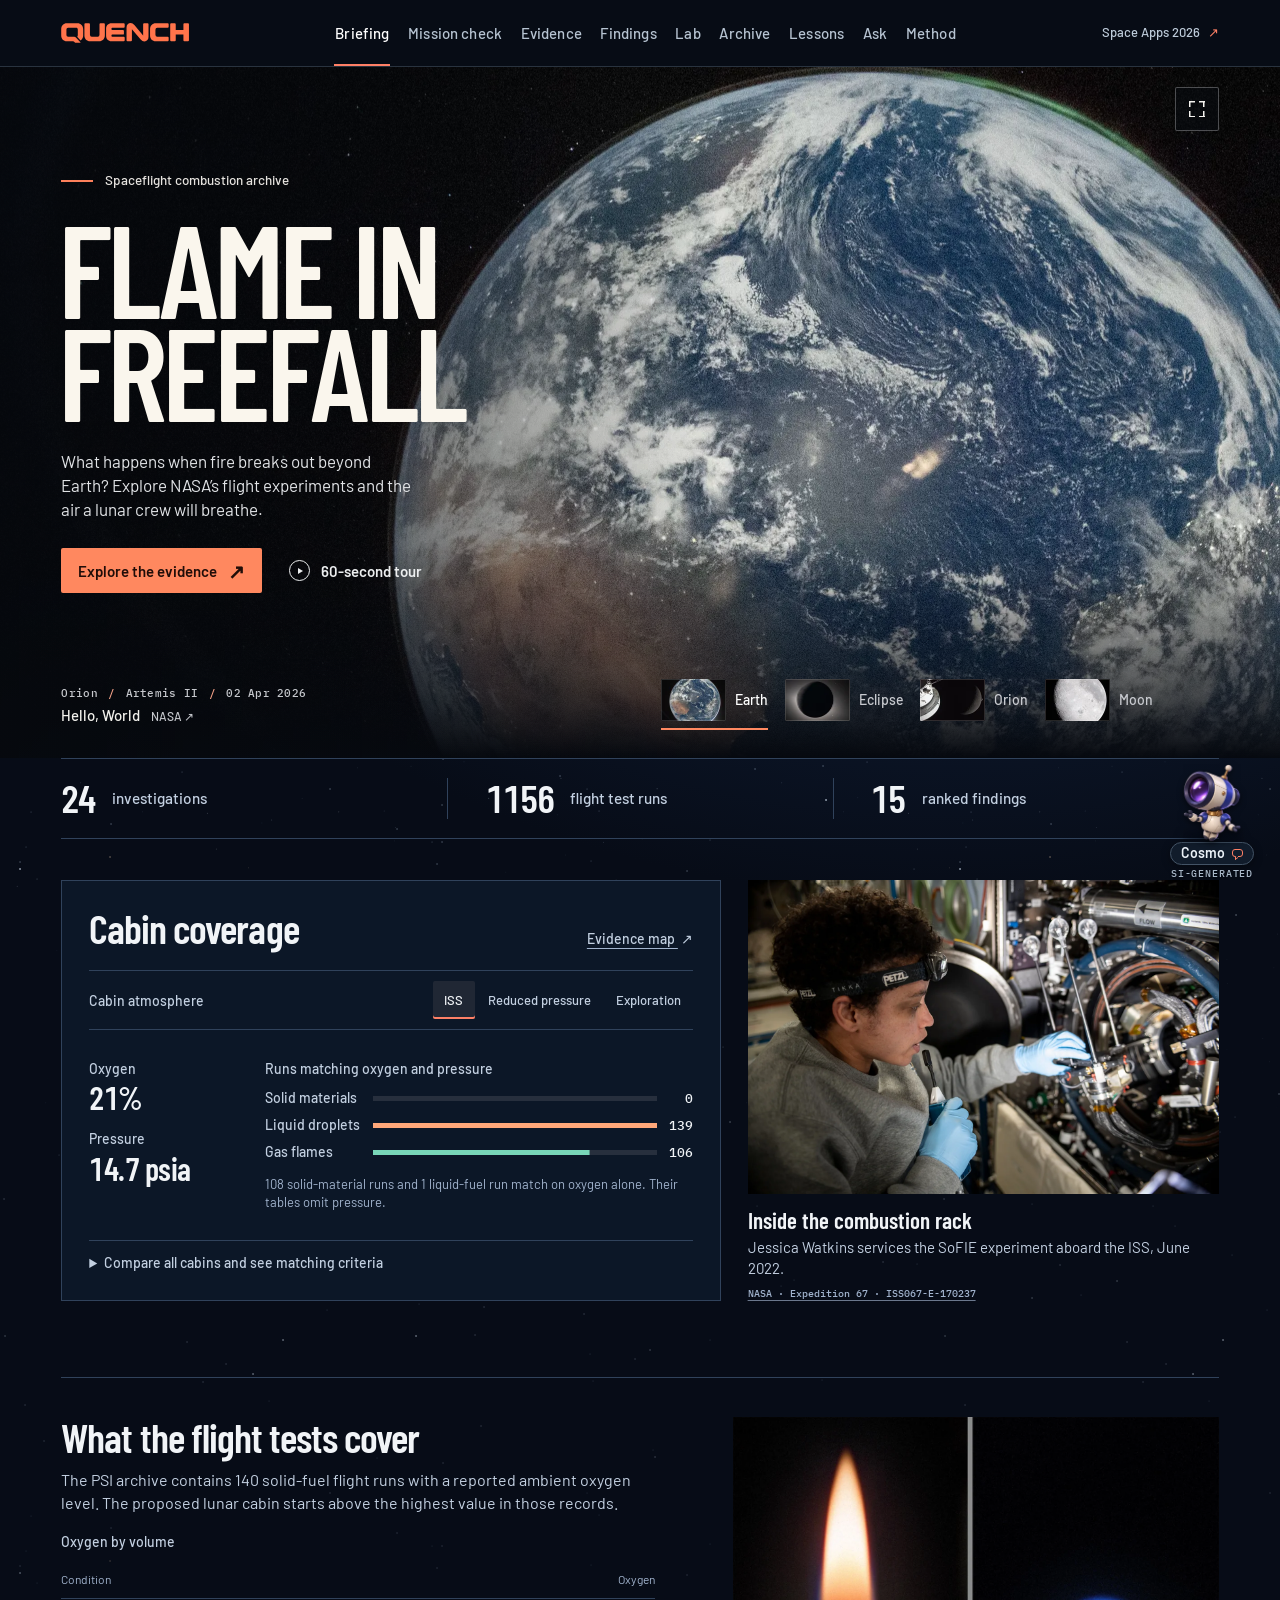
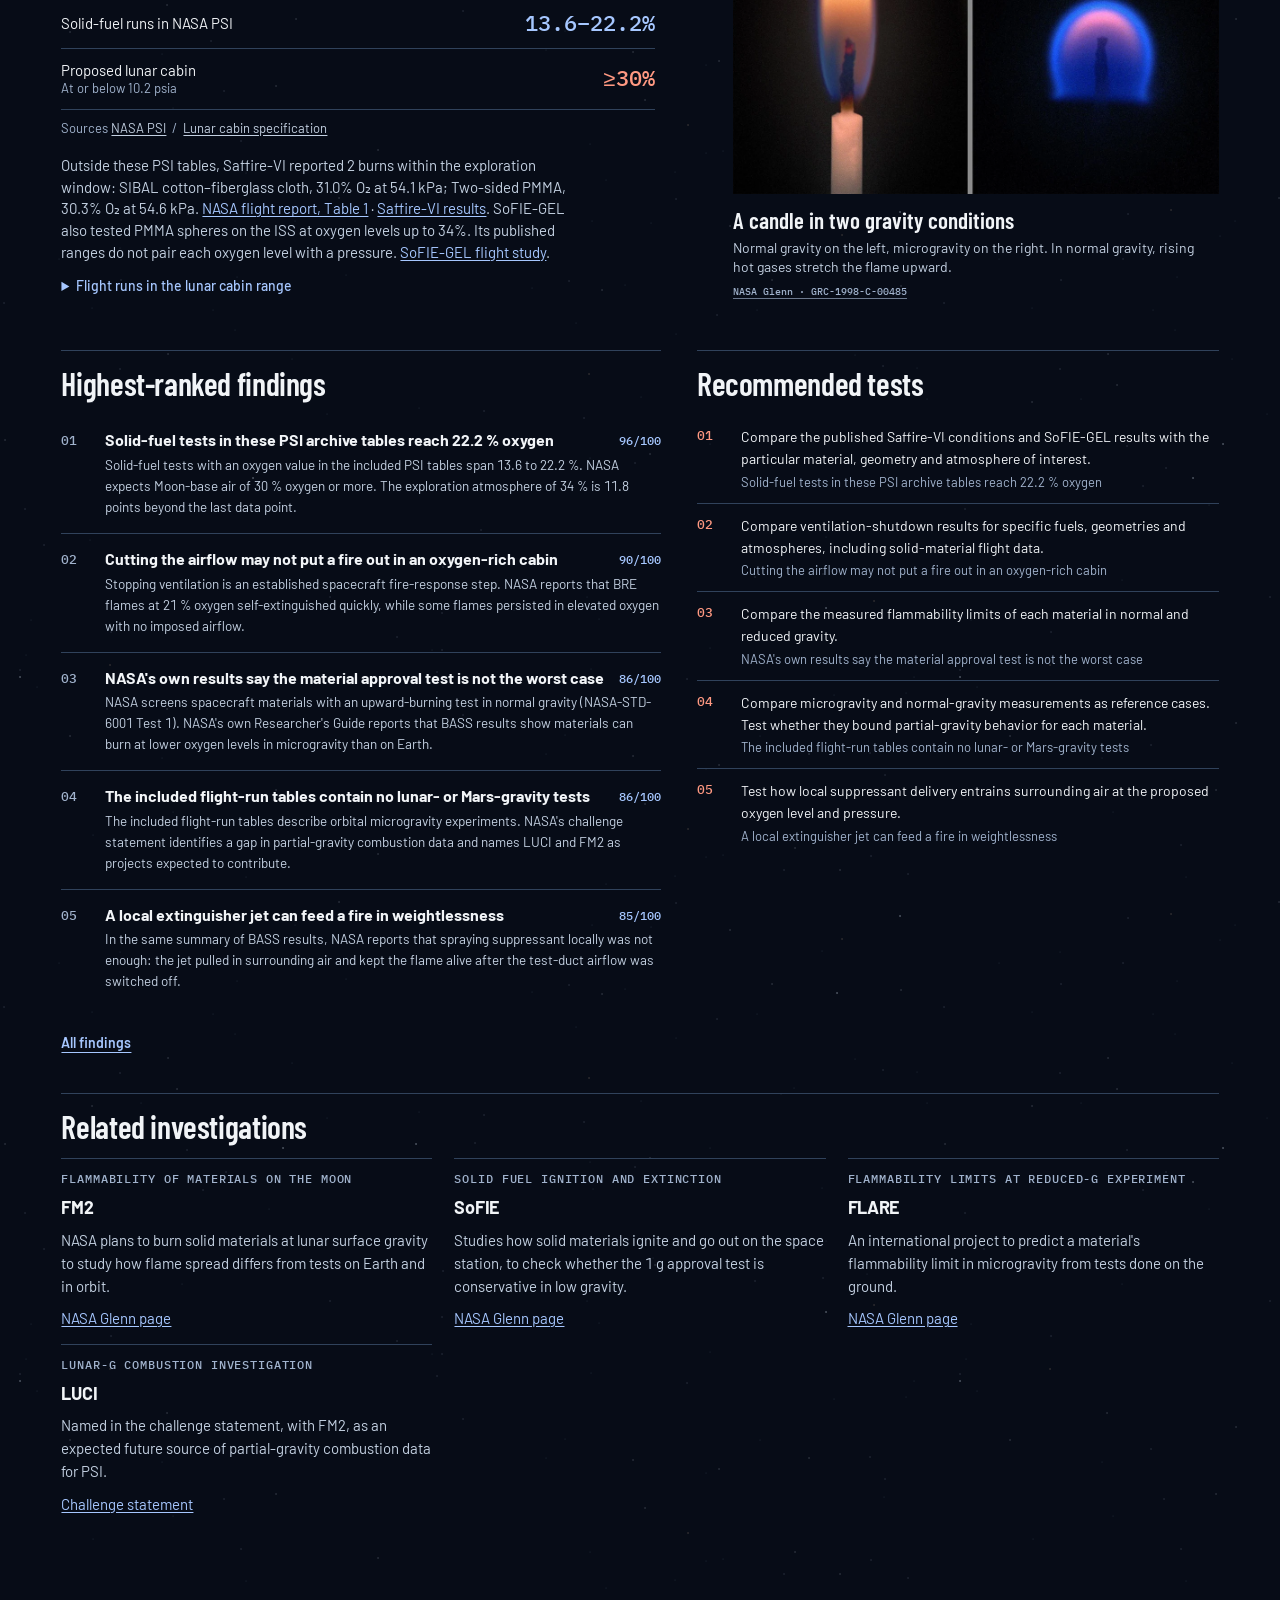
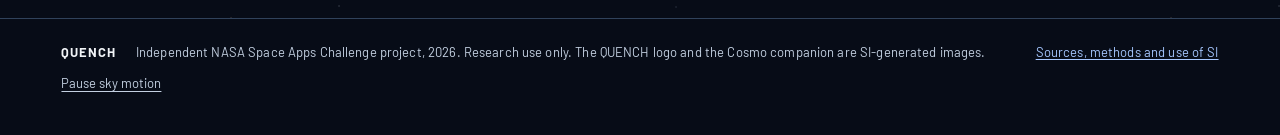
==== commit d90da0ea: "Publish Artemis II flight gallery and Earthset" ====
--- a/index.html
+++ b/index.html
@@ -285,9 +285,10 @@
 .todo li b { font-weight: 600; } .todo li .rel { font-size: 10.5px; }
 @media (max-width: 860px) { .o2ctx { grid-template-columns: 1fr; } .o2ctx blockquote { grid-column: 1; grid-row: auto; } }
 </style>
-<link rel="stylesheet" href="console.css?v=42615fd4cc">
+<link rel="stylesheet" href="console.css?v=5b1240f8df">
 <link rel="stylesheet" href="cosmo.css?v=8df6d73ce7">
-<link rel="stylesheet" href="flight.css?v=270c0e1022">
+<link rel="stylesheet" href="flight.css?v=3d474238d9">
+<link rel="stylesheet" href="flight-gallery.css?v=bbb13f238b">
 <link rel="stylesheet" href="briefing.css?v=82ea3259dd">
 <link rel="stylesheet" href="evidence-inspector.css?v=f99b492421">
 </head>
@@ -305,27 +306,69 @@
 <div class="star-field" aria-hidden="true"></div>
 <div class="page" id="v-brief">
   <section class="report-cover" aria-labelledby="hero-title">
-    <div class="wrap lunar-stage">
-      <div class="cover-copy">
-        <p class="collection-name">Spaceflight combustion archive</p>
-        <h1 id="hero-title">Flame in <span>freefall</span></h1>
-        <p class="cover-deck">Explore NASA’s fire experiments in orbit. Compare the flight data with conditions inside a future lunar cabin.</p>
-        <div class="cover-tour">
-          <a class="explore-map" href="#evidence" data-go="evidence">Explore the evidence <span aria-hidden="true">↗</span></a>
-          <button type="button" class="tour-link" data-tour-start><span class="play-tour" aria-hidden="true"></span>60-second tour</button>
-        </div>
-      </div>
-      <figure class="lunar-plate">
-        <div class="lunar-sight">
-          <span class="lunar-ring" aria-hidden="true"></span>
+    <div class="lunar-stage">
+      <div class="lunar-sight" aria-label="Artemis II flight photographs" role="group">
+        <figure data-frame="earthlight" data-title="Hello, World" data-date="2026-04-02" data-record="https://www.nasa.gov/image-article/hello-world/" aria-hidden="false">
+          <picture>
+            <source media="(max-width: 680px)" srcset="img/artemis-earthlight-mobile.webp">
+            <img src="img/artemis-earthlight.webp" width="1920" height="1144" fetchpriority="high" alt="The blue Earth seen from Orion, with spiralling white clouds, the African continent and a thin green aurora at the edge.">
+          </picture>
+        </figure>
+        <figure data-frame="eclipse" data-title="Artemis II in eclipse" data-date="2026-04-06" data-record="https://www.nasa.gov/image-detail/amf-art002e009301/" aria-hidden="true">
+          <picture>
+            <source media="(max-width: 680px)" srcset="img/artemis-eclipse-mobile.webp">
+            <img src="img/artemis-eclipse.webp" width="1920" height="1144" loading="lazy" alt="A halo of sunlight surrounds the dark lunar disk. Stars and faint details on the Moon are visible from Orion.">
+          </picture>
+        </figure>
+        <figure data-frame="orion" data-title="Orion, the Moon and Earth" data-date="2026-04-06" data-record="https://www.nasa.gov/image-detail/amf-art002e009567/" aria-hidden="true">
+          <picture>
+            <source media="(max-width: 680px)" srcset="img/artemis-orion-mobile.webp">
+            <img src="img/artemis-orion.webp" width="1920" height="1144" loading="lazy" alt="Orion’s sunlit hull faces the crescent Moon. A small blue crescent of Earth appears just past the lunar horizon.">
+          </picture>
+        </figure>
+        <figure data-frame="flyby" data-title="The Moon during the Artemis II flyby" data-date="2026-04-06" data-record="https://www.nasa.gov/image-detail/amf-art002e009582/" aria-hidden="true">
           <picture>
             <source media="(max-width: 680px)" srcset="img/lunar-cover-mobile.webp">
-            <img src="img/lunar-cover.webp" width="1440" height="1440" fetchpriority="high" alt="The Moon seen by the Artemis II crew, with craters along the left edge of the sunlit surface.">
+            <img src="img/lunar-cover.webp" width="1440" height="1440" loading="lazy" alt="Craters pick up sunlight along the shadowed edge of the Moon as the Artemis II crew flies past.">
           </picture>
+        </figure>
+      </div>
+      <div class="wrap cover-content">
+        <div class="cover-copy">
+          <p class="collection-name">Spaceflight combustion archive</p>
+          <h1 id="hero-title">Flame in <span>freefall</span></h1>
+          <p class="cover-deck">What happens when fire breaks out beyond Earth? Explore NASA’s flight experiments and the air a lunar crew will breathe.</p>
+          <div class="cover-tour">
+            <a class="explore-map" href="#evidence" data-go="evidence">Explore the evidence <span aria-hidden="true">↗</span></a>
+            <button type="button" class="tour-link" data-tour-start><span class="play-tour" aria-hidden="true"></span>60-second tour</button>
+          </div>
         </div>
-        <figcaption><a href="https://www.nasa.gov/image-detail/amf-art002e009582/" target="_blank" rel="noopener">Artemis II lunar flyby <span>NASA ↗</span></a></figcaption>
-      </figure>
-    </div>
+      </div>
+      <div class="wrap cover-rail">
+        <div class="photo-credit">
+          <p>Orion <span>/</span> Artemis II <span>/</span> <time datetime="2026-04-02">02 Apr 2026</time></p>
+          <a id="photo-source" href="https://www.nasa.gov/image-article/hello-world/" target="_blank" rel="noopener">Hello, World <span>NASA ↗</span></a>
+        </div>
+        <div class="photo-controls" role="group" aria-label="Choose a flight photograph">
+          <button type="button" data-photo="earthlight" aria-pressed="true"><span class="photo-thumb" aria-hidden="true"></span>Earth</button>
+          <button type="button" data-photo="eclipse" aria-pressed="false"><span class="photo-thumb" aria-hidden="true"></span>Eclipse</button>
+          <button type="button" data-photo="orion" aria-pressed="false"><span class="photo-thumb" aria-hidden="true"></span>Orion</button>
+          <button type="button" data-photo="flyby" aria-pressed="false"><span class="photo-thumb" aria-hidden="true"></span>Moon</button>
+        </div>
+        <button type="button" id="photo-open" aria-label="Enlarge selected photograph" title="Enlarge photograph" aria-haspopup="dialog" aria-controls="photo-viewer"><span class="zoom-glyph" aria-hidden="true"></span></button>
+      </div>
+    </div>
+    <dialog id="photo-viewer" aria-labelledby="viewer-title">
+      <div class="photo-viewer-bar">
+        <span>Artemis II <time class="viewer-date" datetime="2026-04-02">02 Apr 2026</time></span>
+        <button type="button" id="photo-close" autofocus>Close <span aria-hidden="true">×</span></button>
+      </div>
+      <div class="photo-viewer-image"></div>
+      <div class="photo-viewer-foot">
+        <div aria-live="polite"><h2 id="viewer-title">Hello, World</h2><a id="viewer-source" href="https://www.nasa.gov/image-article/hello-world/" target="_blank" rel="noopener">View original at NASA ↗</a></div>
+        <div class="viewer-arrows"><button type="button" data-step="-1" aria-label="Previous photograph">←</button><button type="button" data-step="1" aria-label="Next photograph">→</button></div>
+      </div>
+    </dialog>
     <div class="wrap"><nav class="collection-index" id="overview-metrics" aria-label="Explore the archive"></nav></div>
   </section>
   <div class="wrap cabin-workspace">
@@ -635,7 +678,8 @@
 <script src="evidence-chat.js?v=9ec8cf6e84"></script>
 <script src="evidence-inspector.js?v=3ac71db7c2"></script>
 <script src="archive.js?v=5e28c151e7"></script>
-<script src="tools.js?v=3919b52581"></script>
+<script src="tools.js?v=56cafcf6e3"></script>
+<script src="flight-gallery.js?v=591ee6f395"></script>
 <script src="tour.js?v=e2d58c53a7"></script>
 <script src="cosmo-reactions.js?v=21b0f28681"></script>
 <script src="ask.js?v=ba9b06d895"></script>
--- a/console.css
+++ b/console.css
@@ -26,53 +26,77 @@
 }
 .page.view .sec {
   --header-edge: max(var(--gutter), env(safe-area-inset-right, 0px));
+  --earth-photo: url("img/artemis-earth.webp");
+  --lunar-horizon: url("img/earthset-horizon.webp");
+  --earth-position: 50% 49%;
+  --earth-mask: linear-gradient(90deg, transparent, #000 30%);
+  --earth-settle: clamp(15px, 1.7vw, 25px);
   position: relative;
   isolation: isolate;
-  display: flex; flex-direction: column; justify-content: center;
+  overflow: clip;
+  display: flex; flex-direction: column; justify-content: flex-end;
   gap: 0;
-  min-height: clamp(185px, 16.5vw, 244px);
+  min-height: clamp(244px, 22.5vw, 348px);
   margin-inline: calc(-1 * max(var(--gutter), env(safe-area-inset-left, 0px))) calc(-1 * var(--header-edge));
-  padding: clamp(24px, 3vw, 45px) var(--header-edge) clamp(24px, 3vw, 45px) max(var(--gutter), env(safe-area-inset-left, 0px));
+  padding: clamp(32px, 3.6vw, 57px) var(--header-edge) clamp(28px, 3.25vw, 50px) max(var(--gutter), env(safe-area-inset-left, 0px));
   border: none; border-bottom: 1px solid #364560;
-  background: url("img/star-field.svg") repeat 25px -60px / 910px 681px,
-              linear-gradient(100deg, #060e20, #0d1b35 70%, #071327);
-}
-.page.view .sec::before {
+  background: linear-gradient(90deg, #05081077, #010205 78%),
+              url("img/star-field.svg") repeat 25px -60px / 910px 681px, #020408;
+}
+/* Both planes use the same NASA frame, with a transparent cutout of its terrain
+   in front. Their different displacements let Earth sink behind the actual rim. */
+.page.view .sec::before, .page.view .sec::after {
   content: "";
   position: absolute;
-  bottom: -1px; left: max(var(--gutter), env(safe-area-inset-left, 0px));
-  width: clamp(36px, 4vw, 63px); height: 2px;
-  background: #ff7858;
+  inset: -18px -8% -18px 17%;
+  pointer-events: none;
+  background-position: var(--earth-position);
+  background-size: cover;
+  background-repeat: no-repeat;
+  mask-image: var(--earth-mask);
+}
+.page.view .sec::before {
+  z-index: -2;
+  background-image: var(--earth-photo);
 }
 .page.view .sec::after {
-  content: "";
-  position: absolute; inset: 0 0 0 40%;
   z-index: -1;
-  pointer-events: none;
-  background: linear-gradient(to top, #050b19 0%, transparent 22%),
-              url("img/artemis-earth.webp") 50% 58% / cover no-repeat;
-  mask-image: linear-gradient(to right, transparent, #000 37%);
+  background-image: var(--lunar-horizon);
+}
+@media (prefers-reduced-motion: no-preference) {
+  :root:not([data-sky-paused]) .page.view .sec::before {
+    animation: earth-descends 2400ms cubic-bezier(.18,.66,.24,1) both;
+    animation-play-state: var(--sky-play, running);
+    transform: translateY(calc(3 * var(--earthset-depth, 0px)));
+  }
+  :root:not([data-sky-paused]) .page.view .sec::after {
+    transform: translateY(var(--earthset-depth, 0px));
+  }
+  @keyframes earth-descends {
+    from { translate: 0 0; }
+    to { translate: 0 var(--earth-settle); }
+  }
 }
 .view .sec h2 {
-  max-width: 54%;
-  color: #f1f3fa;
-  font: 600 clamp(44px, 4.55vw, 73px)/.98 var(--display);
-  letter-spacing: -.025em;
+  max-width: 52%;
+  color: #f4f6fa;
+  font: 600 clamp(51px, 6.3vw, 98px)/.91 var(--display);
+  letter-spacing: -.035em;
   text-wrap: balance;
 }
 .page.view .sec .sub {
-  max-width: min(62ch, 51%);
-  margin: 14px 0 0;
-  color: #c7d3e4;
+  max-width: min(59ch, 45%);
+  margin: clamp(13px, 1.25vw, 21px) 0 0;
+  color: #cbd5e2;
   font-size: clamp(15px, 1.1vw, 17px);
   line-height: 1.47;
 }
 .page.view .sec .sub a { color: #b9d6ff; }
 .artemis-credit {
-  position: absolute; right: var(--header-edge); bottom: 7px;
+  position: absolute; right: var(--header-edge); bottom: 13px;
   display: inline-flex; align-items: center;
   min-height: 28px;
-  color: #f0f4fc; text-shadow: 0 1px 3px #050a14;
+  color: #f0f4fc; text-shadow: 0 1px 4px #020409, 0 0 12px #020409;
   font: 500 12px/1.2 var(--sans);
   text-decoration: none; white-space: nowrap;
 }
@@ -497,25 +521,29 @@
 @media (max-width: 620px) {
   .view { --panel-pad: 15px; gap: 22px; }
   .page.view .sec {
+    --earth-photo: url("img/artemis-earth-mobile.webp");
+    --lunar-horizon: url("img/earthset-horizon-mobile.webp");
+    --earth-position: 50% 65%;
+    --earth-mask: linear-gradient(90deg, transparent 0%, #000 57%), linear-gradient(to bottom, #000 72%, transparent);
+    --earth-settle: 13px;
     display: grid;
-    grid-template-columns: minmax(0, 1.25fr) minmax(0, .95fr);
-    grid-template-rows: minmax(109px, auto) auto;
-    min-height: 0; gap: 0 8px; align-items: end;
-    padding-block: 12px 19px;
-  }
-  .page.view .sec::after {
-    inset: 0 0 auto 22%; height: 115px;
-    background: url("img/artemis-earth-mobile.webp") 56% 61% / cover no-repeat;
-    mask-image: linear-gradient(to right, transparent, #000 62%), linear-gradient(to bottom, #000 69%, transparent);
+    grid-template-columns: minmax(0, 1fr);
+    grid-template-rows: minmax(125px, auto) auto;
+    min-height: 0; gap: 0; align-items: end;
+    padding-block: 20px 23px;
+  }
+  .page.view .sec::before, .page.view .sec::after {
+    inset: -24px -14% auto 5%;
+    height: 207px;
     mask-composite: intersect;
   }
   .page.view .sec h2 {
-    grid-area: 1 / 1; align-self: center; max-width: none;
-    font-size: clamp(34px, 8.7vw, 49px);
-  }
-  .page.view .sec .sub { grid-area: 2 / 1 / 3 / -1; max-width: 65ch; margin-top: 8px; }
+    grid-area: 1 / 1; max-width: min(70%, 13ch);
+    font-size: clamp(44px, 11.5vw, 60px);
+  }
+  .page.view .sec .sub { grid-area: 2 / 1; max-width: 65ch; margin-top: 18px; }
   .artemis-credit {
-    grid-area: 1 / 2; position: relative; inset: auto; justify-self: end;
+    inset: 6px var(--header-edge) auto auto;
     font-size: 11.5px; min-height: 25px;
   }
   .view .controls { gap:12px; }
--- a/flight.css
+++ b/flight.css
@@ -62,43 +62,6 @@
 body:has(main :is(.frame, #cabin-chart):is(:hover, :focus-within)),
 body:has(#cosmo-panel:not([hidden])) { --sky-play: paused; }
 .report-cover { overflow:clip; margin-bottom:clamp(24px,2.7vw,48px); }
-.lunar-stage {
-  position:relative; display:grid; grid-template-columns:minmax(0,1fr) minmax(0,1.06fr);
-  align-items:center; min-height:clamp(490px,39vw,630px); padding-block:clamp(42px,4.3vw,74px);
-}
-.cover-copy { min-width:0; position:relative; z-index:1; }
-.collection-name { display:flex; align-items:center; gap:12px; color:var(--ink2); font:500 11px/1.5 var(--mono); letter-spacing:.115em; text-transform:uppercase; }
-.collection-name::before { content:""; width:29px; height:3px; background:linear-gradient(112deg,var(--accent) 0 57%,transparent 59% 68%,var(--orbit-blue) 70%); }
-.report-cover h1 { font:600 clamp(76px,7.6vw,124px)/.88 var(--sans); letter-spacing:-.065em; margin:18px 0 20px -.05em; color:var(--ink); }
-.report-cover h1 span { display:block; }
-.cover-deck { font:400 clamp(17px,1.3vw,21px)/1.48 var(--sans); color:var(--ink2); max-width:39ch; text-wrap:pretty; }
-.cover-tour { display:flex; align-items:center; flex-wrap:wrap; gap:12px clamp(18px,2vw,32px); margin:25px 0 0; }
-.explore-map, .cover-tour .tour-link { display:inline-flex; gap:11px; align-items:center; min-height:44px; font:600 15px/1.2 var(--sans); text-decoration:none; }
-.explore-map { color:#19120f; background:var(--accent); padding:12px 18px; border-radius:3px; }
-.explore-map span { font:500 20px/.8 var(--sans); }
-.explore-map:hover { background:#ff9e83; }
-.cover-tour .tour-link { background:transparent; color:var(--ink); border:0; padding:3px 0; }
-.cover-tour .tour-link:hover { color:var(--blue); }
-.play-tour { display:grid; place-content:center; width:21px; height:21px; border:1px solid currentColor; border-radius:50%; }
-.play-tour::after { content:""; margin-left:2px; border-block:3px solid transparent; border-left:5px solid currentColor; }
-.lunar-plate { position:absolute; z-index:0; inset:0 calc(var(--gutter) * .65) 0 44%; margin:0; display:grid; align-items:center; justify-items:center; pointer-events:none; }
-:root:not([data-theme="light"]) .lunar-plate { mix-blend-mode:screen; }
-.lunar-sight { position:relative; width:min(100%,clamp(450px,39vw,635px)); aspect-ratio:1; display:grid; place-items:center; }
-.lunar-ring { position:absolute; inset:12% -5%; pointer-events:none; border:1px solid rgb(137 177 245 / .49); border-radius:50%; transform:rotate(-28deg); }
-.lunar-ring::before { content:""; position:absolute; inset:-6% -3.5%; border:1px solid rgb(151 186 241 / .22); border-radius:inherit; }
-.lunar-ring::after { content:""; position:absolute; width:5px; height:5px; left:14.1%; top:14.1%; background:#ffad91; border-radius:50%; box-shadow:0 0 0 3px #1b2531; }
-.lunar-sight::after {
-  content:""; position:absolute; left:-17%; bottom:23%; width:128%; height:21%;
-  border-bottom:2px solid #f16c55; border-radius:0 0 54% 46%; transform:rotate(-24deg);
-  mask-image:linear-gradient(90deg, transparent 1%, black 15% 79%, transparent 98%); pointer-events:none;
-}
-.lunar-sight picture { display:block; position:relative; width:89%; aspect-ratio:1; border-radius:50%; overflow:hidden; }
-:root[data-theme="light"] .lunar-sight picture { clip-path:circle(45.5% at 49.5% 50%); }
-.lunar-sight img { width:100%; height:100%; display:block; object-fit:contain; }
-.lunar-plate figcaption { position:absolute; right:2.5%; bottom:18px; text-align:right; }
-.lunar-plate figcaption a { pointer-events:auto; display:inline-flex; align-items:center; gap:8px; min-height:32px; color:var(--ink2); font:500 12px/1.3 var(--sans); text-decoration:none; }
-.lunar-plate figcaption a span { color:var(--ink3); }
-.lunar-plate figcaption a:hover { text-decoration:underline; text-underline-offset:3px; }
 .collection-index { display:grid; grid-template-columns:repeat(3,minmax(0,1fr)); border-block:1px solid var(--rule); }
 .collection-index a { display:flex; align-items:center; gap:clamp(12px,1.3vw,24px); min-width:0; position:relative; padding:clamp(16px,1.65vw,24px) 12px; color:var(--ink2); font:500 clamp(13px,1.2vw,17px)/1.15 var(--sans); text-decoration:none; }
 .collection-index a:first-child { padding-left:0; }
@@ -182,7 +145,6 @@
   background: none; border: 0; padding: 4px 0; color: var(--ink2); font: inherit;
   cursor: pointer; text-decoration: underline; text-underline-offset: .2em;
 }
-:root[data-theme="light"] .sky-motion { display: none; }
 @media (prefers-reduced-motion: reduce) { .sky-motion { display: none; } }
 @media print { #main-content::before, .star-field, .sky-motion { display: none; } }
 @media (max-width:1130px) {
@@ -198,27 +160,12 @@
   .tabs { grid-column:1/-1; gap:23px; margin-inline:calc(-1 * var(--gutter)); padding-inline:var(--gutter); }
   .tabs a { min-height:40px; }
   html { scroll-padding-top:96px; }
-  .lunar-plate { inset-inline:44% 0; }
-  .lunar-stage { min-height:474px; }
   .cabin-header, .cabin-body { gap:20px; grid-template-columns:minmax(0,1fr) minmax(0,1fr); }
   .oxygen-story { gap:26px; }
 }
 @media (max-width:680px) {
   #main-content::before { height:730px; }
   .oxygen-story, .cabin-body { grid-template-columns:minmax(0,1fr); }
-  .lunar-stage { grid-template-columns:1fr; min-height:0; padding-block:26px 38px; }
-  .collection-name { font-size:9px; gap:8px; letter-spacing:.09em; }
-  .collection-name::before { width:18px; }
-  .report-cover h1 { font-size:clamp(54px,15.2vw,94px); margin:clamp(30px,7vw,48px) 0 clamp(26px,7vw,48px) -.05em; }
-  .cover-deck { font-size:16px; max-width:40ch; }
-  .cover-tour { gap:clamp(9px,3vw,18px); margin-top:19px; }
-  .cover-tour .tour-link, .explore-map { font-size:14px; gap:8px; }
-  .explore-map { padding-inline:13px; }
-  .lunar-plate { inset:0; display:block; }
-  .lunar-sight { position:absolute; right:-2%; top:32px; width:47%; }
-  .lunar-sight::after { left:-7%; bottom:25%; width:118%; border-width:1px; }
-  .lunar-plate figcaption { bottom:2px; right:var(--gutter); }
-  .lunar-plate figcaption a { font-size:11px; min-height:27px; }
   .collection-index a { align-items:flex-start; flex-direction:column; gap:5px; font-size:12px; padding:13px 6px 14px; }
   .collection-index a + a { padding-left:12px; }
   .collection-index b { font-size:32px; }
@@ -232,8 +179,6 @@
 }
 @media (prefers-reduced-motion:no-preference) {
   .star-field::after { animation: star-drift 38s ease-in-out -13s infinite alternate; animation-play-state: var(--sky-play, running); }
-  :root:not([data-theme="light"]) .lunar-ring { animation: lunar-arc 44s ease-in-out infinite alternate; animation-play-state: var(--sky-play, running); }
-  @keyframes lunar-arc { from { transform:rotate(-28deg); } to { transform:rotate(-25deg); } }
   @keyframes star-drift {
     from { transform: translate(-12px, -4px); }
     to { transform: translate(12px, 4px); }
--- a/flight-gallery.css
+++ b/flight-gallery.css
@@ -0,0 +1,195 @@
+/* The flight photographs fill the opening spread. The instruments use their own surfaces below. */
+.lunar-stage {
+  position: relative;
+  display: grid;
+  grid-template-rows: 1fr auto;
+  isolation: isolate;
+  overflow: clip;
+  background: #05070b;
+  color: #f5f4f0;
+  min-height: clamp(560px, min(54vw, 85svh), 850px);
+  cursor: zoom-in;
+}
+.cover-copy, .cover-rail { cursor: auto; }
+.lunar-sight, .lunar-sight figure, .lunar-sight picture, .lunar-sight img {
+  position: absolute;
+  inset: 0;
+  display: block;
+  width: 100%;
+  height: 100%;
+  margin: 0;
+}
+.lunar-sight { z-index: -2; pointer-events: none; }
+.lunar-sight figure { overflow: hidden; opacity: 0; }
+.lunar-sight figure[aria-hidden="false"] { opacity: 1; z-index: 1; }
+.lunar-sight picture { inset: -18px 0; height: calc(100% + 36px); }
+.lunar-sight img { object-fit: cover; object-position: 50% 48%; }
+.lunar-sight [data-frame="orion"] { background: #050609; }
+.lunar-sight [data-frame="orion"] img {
+  inset-inline: auto 0;
+  width: 74%;
+  object-position: right center;
+  mask-image: linear-gradient(90deg, transparent, #000 28%);
+}
+.lunar-sight [data-frame="flyby"] { background: #020407; }
+.lunar-sight [data-frame="flyby"] img {
+  width: clamp(620px, 79vw, 1540px);
+  height: auto;
+  inset: 45% -6% auto auto;
+  transform: translateY(-50%);
+  mix-blend-mode: screen;
+}
+.lunar-stage::before {
+  content: "";
+  position: absolute;
+  inset: 0;
+  z-index: -1;
+  pointer-events: none;
+  background: linear-gradient(90deg, #06090ed9, #06090e8a 26%, transparent 56%),
+              linear-gradient(0deg, #06090f 0%, #06090fa6 9%, transparent 31%);
+}
+.cover-content, .cover-rail { width: 100%; }
+.cover-content { align-self: center; padding-block: clamp(38px, 4.7vw, 88px) 22px; }
+.cover-copy { width: min(55%, 780px); }
+.collection-name {
+  display: flex;
+  align-items: center;
+  gap: 12px;
+  font: 500 clamp(13px, 1.05vw, 18px)/1.3 var(--sans);
+  color: #e6e3df;
+}
+.collection-name::before { content: ""; width: 32px; height: 2px; background: #fd805b; }
+.report-cover h1 {
+  margin: clamp(19px, 2vw, 37px) 0 clamp(20px, 2.15vw, 36px) -.025em;
+  font: 600 clamp(86px, 10.2vw, 182px)/.79 var(--display);
+  letter-spacing: -.038em;
+  text-transform: uppercase;
+  color: #faf6ed;
+}
+.report-cover h1 span { display: block; }
+.cover-deck { max-width: 36ch; font: 400 clamp(17px, 1.33vw, 22px)/1.42 var(--sans); color: #e1e3e6; text-wrap: pretty; }
+.cover-tour { display: flex; align-items: center; flex-wrap: wrap; gap: 7px clamp(14px, 2.1vw, 34px); margin-top: clamp(18px, 2.1vw, 32px); }
+.explore-map, .cover-tour .tour-link { display: inline-flex; align-items: center; gap: 11px; min-height: 45px; font: 600 15px/1.2 var(--sans); text-decoration: none; }
+.explore-map { padding: 11px 17px; background: #ff885f; color: #200d08; border-radius: 2px; }
+.explore-map:hover { background: #ffa381; }
+.explore-map span { font-size: 20px; line-height: .8; }
+.cover-tour .tour-link { background: none; border: none; padding: 0; color: #eceeef; }
+.cover-tour .tour-link:hover { color: #ffbda5; }
+.play-tour { display: grid; place-content: center; width: 21px; height: 21px; border: 1px solid currentColor; border-radius: 50%; }
+.play-tour::after { content: ""; margin-left: 2px; border-block: 3px solid transparent; border-left: 5px solid currentColor; }
+.cover-rail {
+  display: flex;
+  justify-content: space-between;
+  gap: 12px 25px;
+  align-items: end;
+  padding-block: 14px clamp(18px, 2.2vw, 33px);
+}
+.photo-credit p, .viewer-date { color: #c6c8cd; font: 500 11px/1.4 var(--mono); letter-spacing: .025em; }
+.photo-credit p span { padding-inline: 3px; color: #f9a58b; }
+.photo-credit a, .photo-viewer-foot a { color: #f2f1ec; font: 500 15px/1.4 var(--sans); text-decoration: none; }
+.photo-credit a { display: inline-block; padding-block: 4px; }
+.photo-credit a span { margin-left: 8px; font-size: 12px; color: #c6c8cd; }
+.photo-credit a:hover, .photo-viewer-foot a:hover { text-decoration: underline; text-underline-offset: 4px; }
+.photo-controls { display: flex; align-items: stretch; gap: clamp(7px, 1.3vw, 20px); margin-right: max(0px, calc(127px - var(--gutter))); }
+.photo-controls button { background: transparent; color: #c9cbd0; border: 0; }
+.photo-controls [data-photo] {
+  display: grid;
+  grid-template-columns: auto 1fr;
+  align-items: center;
+  gap: 9px;
+  padding: 5px 0 7px;
+  border-bottom: 2px solid transparent;
+  font: 500 14px/1.15 var(--sans);
+  text-align: left;
+}
+.photo-controls [aria-pressed="true"] { color: #fff; border-bottom-color: #ff8961; }
+.photo-controls [data-photo]:hover { color: white; border-bottom-color: #a89f96; }
+.photo-thumb {
+  width: 65px;
+  height: 42px;
+  border-radius: 1px;
+  background: #18202a url("img/artemis-frames.webp") 0 50% / auto 100% no-repeat;
+  box-shadow: inset 0 0 0 1px #ffffff24;
+}
+[data-photo="flyby"] .photo-thumb { background-position-x: 100%; }
+[data-photo="eclipse"] .photo-thumb { background-position-x: 33.3333%; }
+[data-photo="orion"] .photo-thumb { background-position-x: 66.6667%; }
+#photo-open, .viewer-arrows button, #photo-close {
+  display: inline-grid; place-items: center; min-width: 44px; min-height: 44px;
+  color: #f4f2ee; background: #090d137d; border: 1px solid #ffffff47; border-radius: 2px;
+}
+#photo-open:hover, .viewer-arrows button:hover, #photo-close:hover { background: #2d323b; }
+#photo-open { position: absolute; right: max(var(--gutter), env(safe-area-inset-right)); top: clamp(14px, 1.6vw, 27px); }
+.zoom-glyph {
+  display: block; width: 16px; height: 16px;
+  background: linear-gradient(to right, currentColor 6px, transparent 6px calc(100% - 6px), currentColor 0) top / 100% 1.5px,
+              linear-gradient(to right, currentColor 6px, transparent 6px calc(100% - 6px), currentColor 0) bottom / 100% 1.5px,
+              linear-gradient(to bottom, currentColor 6px, transparent 6px calc(100% - 6px), currentColor 0) left / 1.5px 100%,
+              linear-gradient(to bottom, currentColor 6px, transparent 6px calc(100% - 6px), currentColor 0) right / 1.5px 100%;
+  background-repeat: no-repeat;
+}
+#photo-viewer {
+  position: fixed; inset: 0; width: 100%; max-width: none; height: 100%; height: 100dvh; max-height: none;
+  margin: 0; border: 0; color: #f2f2f0; background: #040609;
+  padding: max(14px, env(safe-area-inset-top)) max(18px, var(--gutter)) max(14px, env(safe-area-inset-bottom));
+}
+#photo-viewer[open] { display: grid; grid-template-rows: auto minmax(0, 1fr) auto; gap: 9px; }
+#photo-viewer::backdrop { background: #040609; }
+html:has(#photo-viewer[open]) { overflow: hidden; }
+.photo-viewer-bar, .photo-viewer-foot { display: flex; justify-content: space-between; align-items: center; gap: 12px; }
+.photo-viewer-bar { font: 600 17px/1 var(--sans); }
+.viewer-date { margin-left: 6px; }
+#photo-close { display: flex; gap: 12px; padding: 0 14px; font: 500 15px/1 var(--sans); }
+#photo-close span { font-size: 24px; font-weight: 400; }
+.photo-viewer-image { display: grid; min-height: 0; }
+.photo-viewer-image img { width: 100%; height: 100%; min-height: 0; object-fit: contain; }
+.photo-viewer-foot h2 { font: 600 clamp(21px, 2.6vw, 42px)/1.1 var(--display); }
+.photo-viewer-foot a { display: inline-block; padding-block: 4px; color: #c1cee0; }
+.viewer-arrows { display: flex; gap: 6px; }
+.viewer-arrows button { font: 500 22px/1 var(--sans); }
+.report-cover :focus-visible { outline: 2px solid #b9d4ff; outline-offset: 3px; }
+@media (min-width: 681px) and (max-width: 975px) {
+  .photo-controls [data-photo] { grid-template-columns: 1fr; gap: 4px; font-size: 12px; }
+  .photo-controls { align-items: center; }
+}
+@media (max-width: 680px) {
+  .lunar-stage { min-height: 0; }
+  .lunar-sight { height: clamp(300px, 80vw, 445px); overflow: clip; }
+  .lunar-sight img { object-position: 50% 45%; }
+  .lunar-sight [data-frame="orion"] img { width: 100%; mask-image: none; }
+  .lunar-sight [data-frame="flyby"] img { width: 99%; inset: 38% -12% auto auto; }
+  .lunar-stage::before {
+    height: clamp(300px, 80vw, 445px);
+    background: linear-gradient(0deg, #05070b, #05070baa 10%, transparent 45%);
+  }
+  .cover-content { padding-top: clamp(195px, 49vw, 291px); padding-bottom: 0; }
+  .cover-copy { width: auto; }
+  .collection-name { gap: 8px; font-size: 13px; text-shadow: 0 1px 4px #05070b; }
+  .collection-name::before { width: 20px; }
+  .report-cover h1 { font-size: clamp(69px, 17vw, 108px); margin: 15px 0 18px -.025em; line-height: .81; }
+  .cover-deck { max-width: 39ch; font-size: 16px; }
+  .cover-tour { margin-top: 14px; gap: 5px 15px; }
+  .cover-tour .tour-link, .explore-map { font-size: 14px; gap: 7px; }
+  .explore-map { padding-inline: 12px; }
+  .cover-rail { display: grid; align-items: center; gap: 6px; padding-block: 19px 13px; }
+  .photo-controls { order: -1; width: min(100%, 350px); max-width: calc(100% - 62px); margin: 0; display: grid; grid-template-columns: repeat(4, minmax(0, 1fr)); gap: 6px; align-items: stretch; }
+  .photo-controls [data-photo] { display: flex; flex-direction: column; align-items: flex-start; gap: 4px; font-size: 12px; }
+  .photo-thumb { width: min(100%, 65px); height: auto; aspect-ratio: 65 / 42; }
+  .photo-credit { display: flex; flex-wrap: wrap; align-items: baseline; column-gap: 9px; }
+  .photo-credit p, .photo-credit a span { font-size: 10px; }
+  .photo-credit a { font-size: 12px; }
+  .photo-credit a span { margin-left: 2px; }
+}
+@media (prefers-reduced-motion: no-preference) {
+  :root:not([data-sky-paused]) .lunar-sight figure { transition: opacity .48s ease-in-out; }
+  :root:not([data-sky-paused]) .lunar-sight figure[aria-hidden="false"] picture {
+    animation: approach-limb 2.3s cubic-bezier(.16,.7,.21,1) both;
+    animation-play-state: var(--sky-play, running);
+    translate: 0 var(--lunar-depth, 0px);
+    transform-origin: 69% 48%;
+  }
+  @keyframes approach-limb { from { transform: scale(1.16); } to { transform: scale(1); } }
+}
+@media (max-width: 350px) {
+  .photo-controls { max-width: calc(100% - 76px); gap: 4px; }
+}
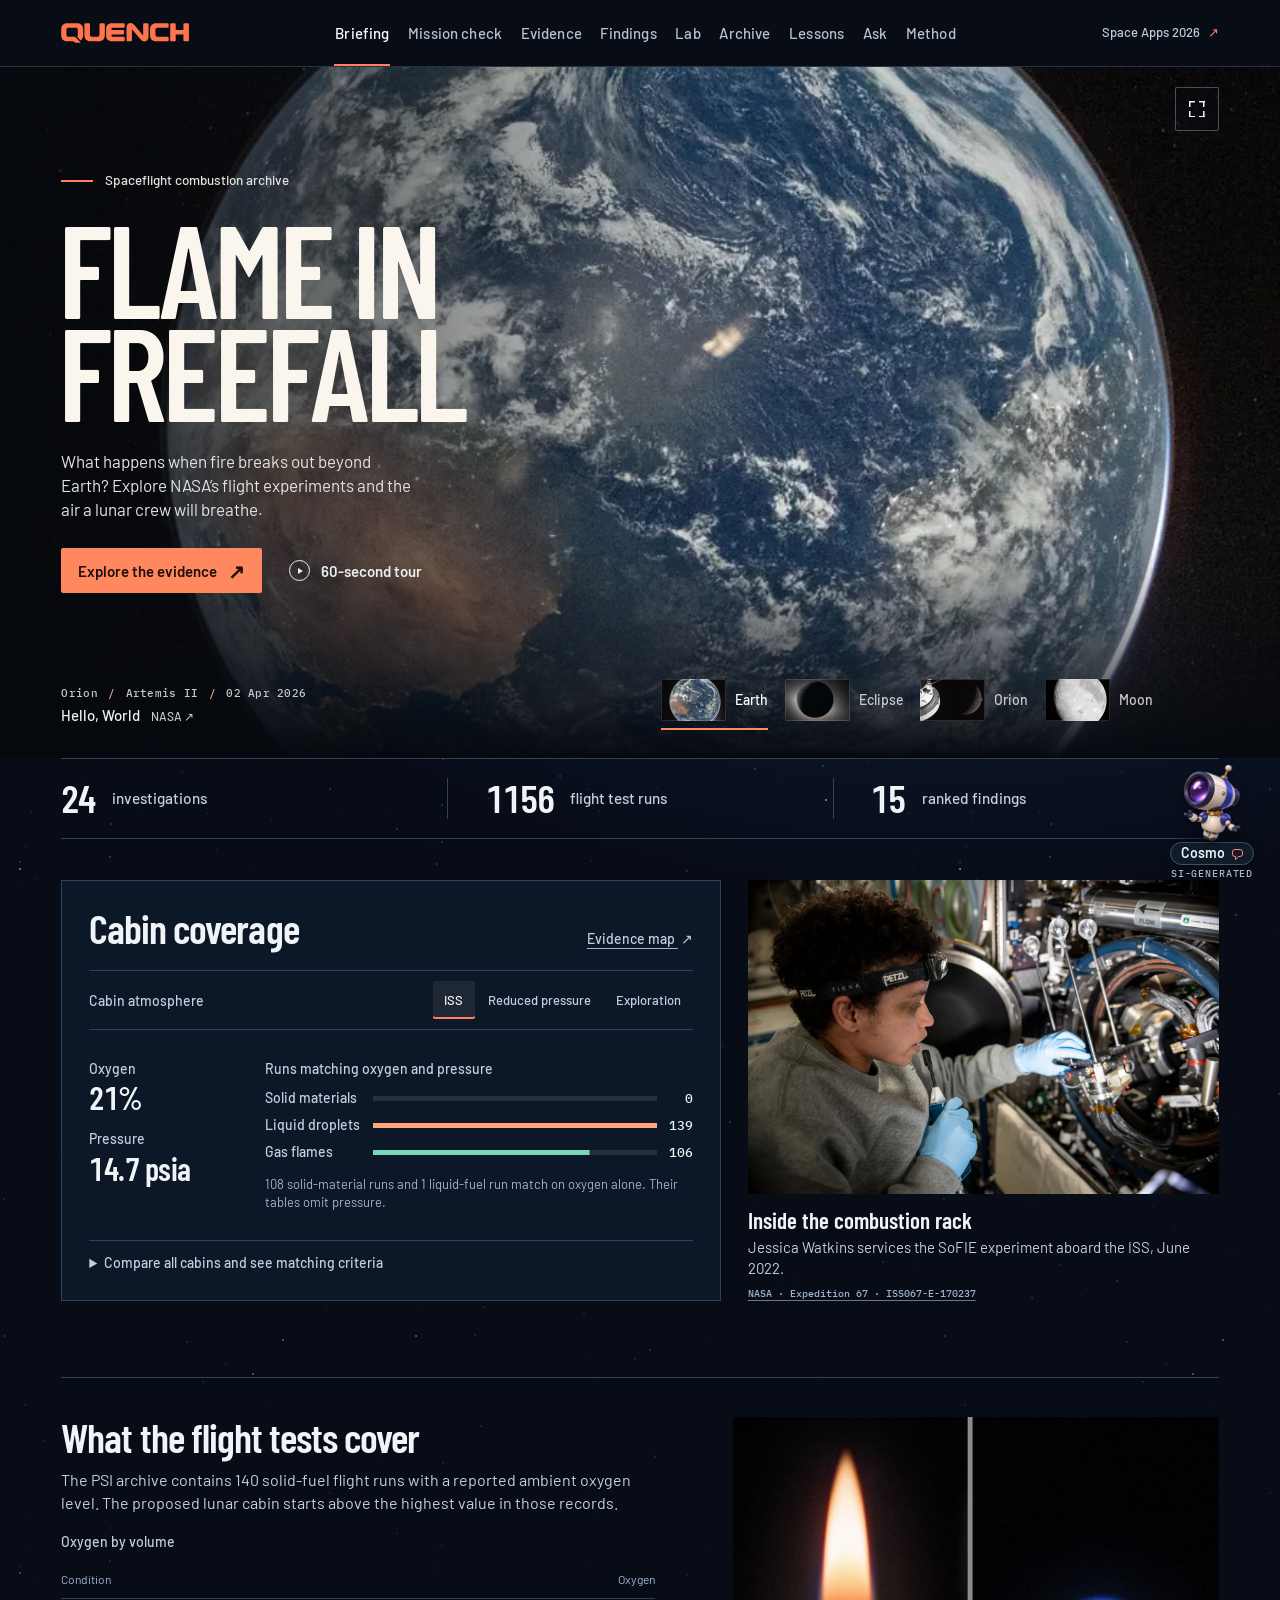
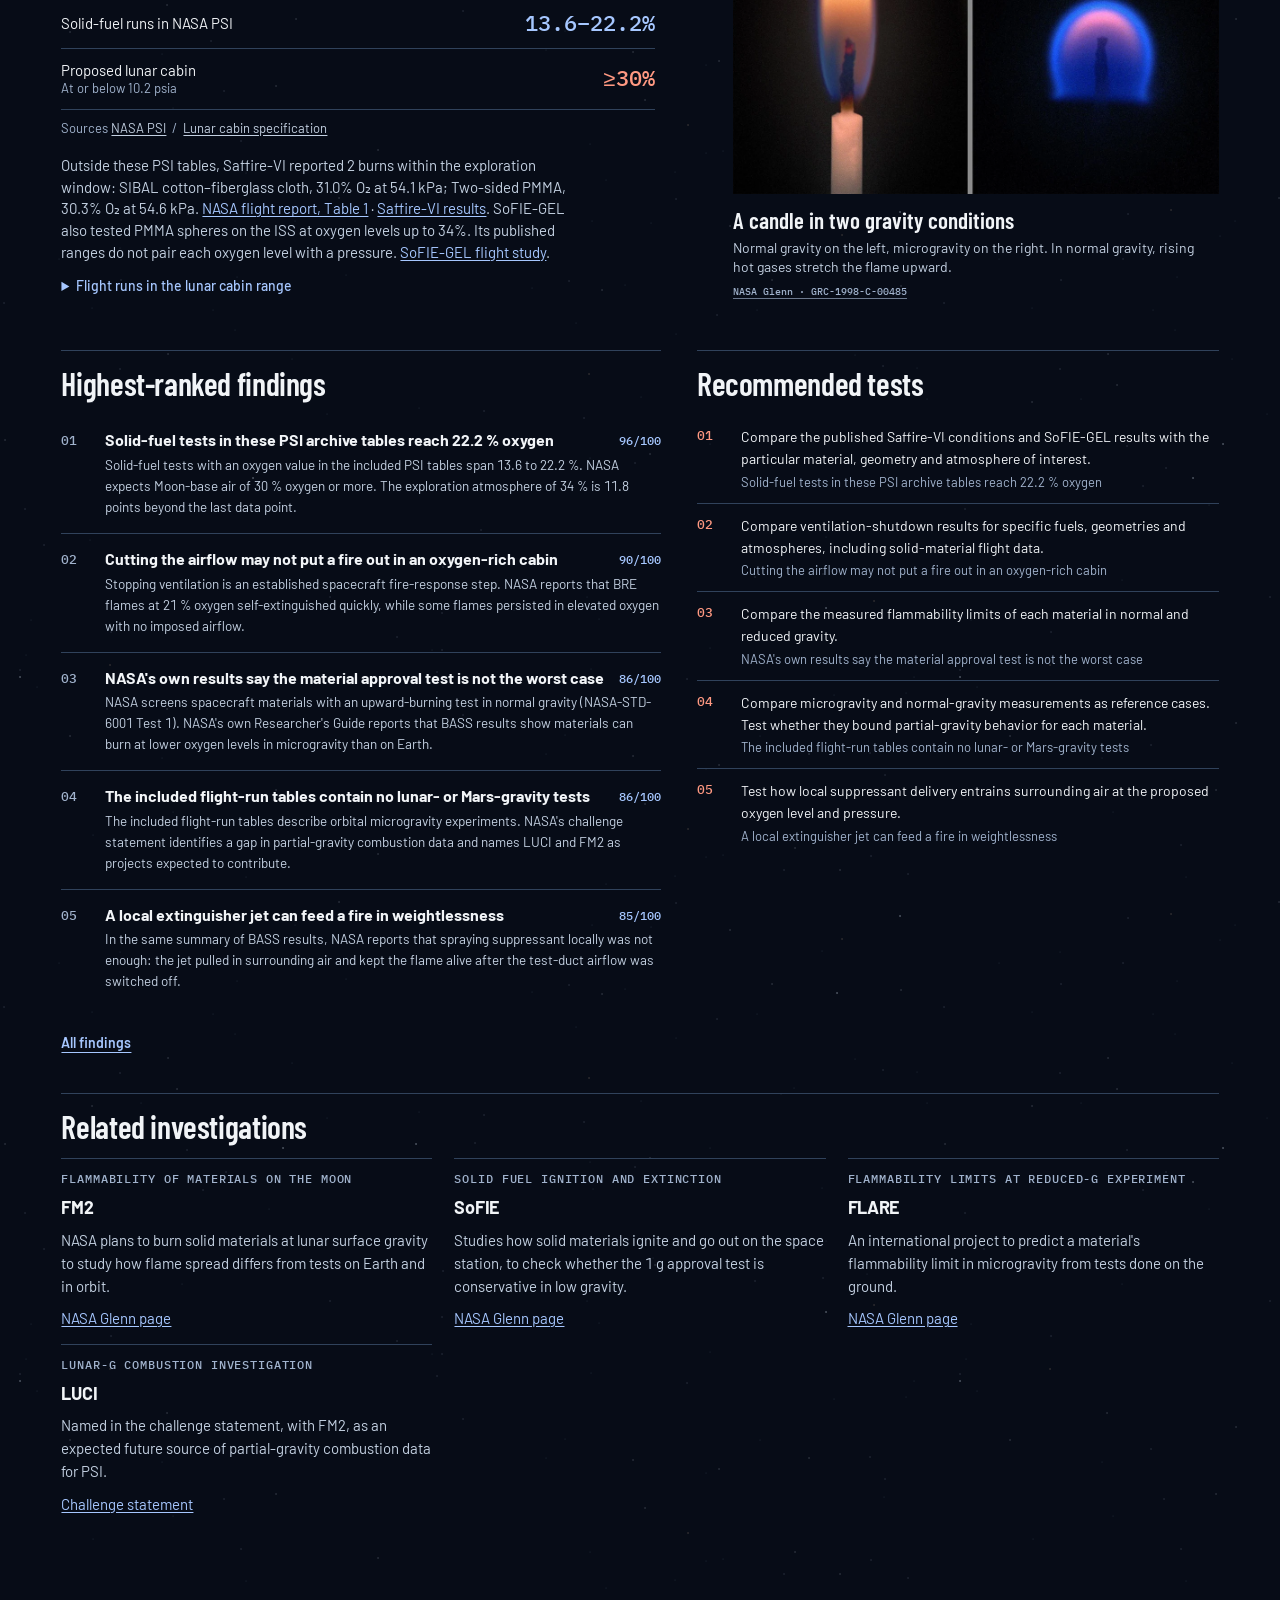
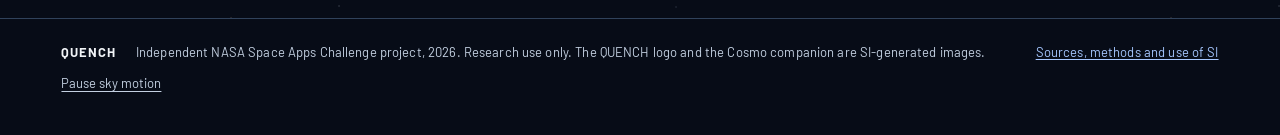
==== commit 1e2c9307: "Publish full-width Earthset panoramas" ====
--- a/index.html
+++ b/index.html
@@ -285,9 +285,9 @@
 .todo li b { font-weight: 600; } .todo li .rel { font-size: 10.5px; }
 @media (max-width: 860px) { .o2ctx { grid-template-columns: 1fr; } .o2ctx blockquote { grid-column: 1; grid-row: auto; } }
 </style>
-<link rel="stylesheet" href="console.css?v=5b1240f8df">
+<link rel="stylesheet" href="console.css?v=395ae665d7">
 <link rel="stylesheet" href="cosmo.css?v=8df6d73ce7">
-<link rel="stylesheet" href="flight.css?v=3d474238d9">
+<link rel="stylesheet" href="flight.css?v=9099f30fcb">
 <link rel="stylesheet" href="flight-gallery.css?v=bbb13f238b">
 <link rel="stylesheet" href="briefing.css?v=82ea3259dd">
 <link rel="stylesheet" href="evidence-inspector.css?v=f99b492421">
--- a/console.css
+++ b/console.css
@@ -10,13 +10,19 @@
 }
 .view > *, .view .cols > * { min-width: 0; }
 .page.view {
+  --outside-wrap: max(0px, (100% - var(--wrap-width)) / 2);
+  --content-left: calc(var(--outside-wrap) + max(var(--gutter), env(safe-area-inset-left, 0px)));
+  --content-right: calc(var(--outside-wrap) + max(var(--gutter), env(safe-area-inset-right, 0px)));
   --selection: #c3cfff;
   --instrument-line: color-mix(in srgb, var(--ink3) 38%, var(--bg));
   --filter-surface: color-mix(in srgb, var(--bg) 52%, var(--sunk));
   --console-gap: clamp(17px, 1.8vw, 27px);
   gap: var(--console-gap);
   padding-top: 0;
-}
+  max-width: none;
+  padding-inline: 0;
+}
+.page.view > :not(.sec) { margin-inline: var(--content-left) var(--content-right); }
 :root[data-theme="light"] .page.view { --selection: #414b88; }
 :root:not([data-theme="light"]) .page.view {
   --panel-bg: #101e32;
@@ -25,7 +31,6 @@
   --instrument-line: #3d506b;
 }
 .page.view .sec {
-  --header-edge: max(var(--gutter), env(safe-area-inset-right, 0px));
   --earth-photo: url("img/artemis-earth.webp");
   --lunar-horizon: url("img/earthset-horizon.webp");
   --earth-position: 50% 49%;
@@ -37,8 +42,7 @@
   display: flex; flex-direction: column; justify-content: flex-end;
   gap: 0;
   min-height: clamp(244px, 22.5vw, 348px);
-  margin-inline: calc(-1 * max(var(--gutter), env(safe-area-inset-left, 0px))) calc(-1 * var(--header-edge));
-  padding: clamp(32px, 3.6vw, 57px) var(--header-edge) clamp(28px, 3.25vw, 50px) max(var(--gutter), env(safe-area-inset-left, 0px));
+  padding: clamp(32px, 3.6vw, 57px) var(--content-right) clamp(28px, 3.25vw, 50px) var(--content-left);
   border: none; border-bottom: 1px solid #364560;
   background: linear-gradient(90deg, #05081077, #010205 78%),
               url("img/star-field.svg") repeat 25px -60px / 910px 681px, #020408;
@@ -48,7 +52,9 @@
 .page.view .sec::before, .page.view .sec::after {
   content: "";
   position: absolute;
-  inset: -18px -8% -18px 17%;
+  inset: -18px max(-8%, calc(-.08 * var(--wrap-width))) -18px auto;
+  /* Keep the whole crescent and the terrain in shot on panoramic displays. */
+  width: min(91%, calc(.91 * var(--wrap-width)));
   pointer-events: none;
   background-position: var(--earth-position);
   background-size: cover;
@@ -93,7 +99,7 @@
 }
 .page.view .sec .sub a { color: #b9d6ff; }
 .artemis-credit {
-  position: absolute; right: var(--header-edge); bottom: 13px;
+  position: absolute; right: var(--content-right); bottom: 13px;
   display: inline-flex; align-items: center;
   min-height: 28px;
   color: #f0f4fc; text-shadow: 0 1px 4px #020409, 0 0 12px #020409;
@@ -534,6 +540,7 @@
   }
   .page.view .sec::before, .page.view .sec::after {
     inset: -24px -14% auto 5%;
+    width: auto;
     height: 207px;
     mask-composite: intersect;
   }
@@ -543,7 +550,7 @@
   }
   .page.view .sec .sub { grid-area: 2 / 1; max-width: 65ch; margin-top: 18px; }
   .artemis-credit {
-    inset: 6px var(--header-edge) auto auto;
+    inset: 6px var(--content-right) auto auto;
     font-size: 11.5px; min-height: 25px;
   }
   .view .controls { gap:12px; }
--- a/flight.css
+++ b/flight.css
@@ -10,6 +10,7 @@
   --display: "Barlow Condensed", Barlow, "Arial Narrow", sans-serif;
   --mono: "IBM Plex Mono", Consolas, monospace;
   --gutter: clamp(18px, 4.8vw, 80px);
+  --wrap-width: 1560px;
   --accent: #ff8066;
   --orbit-blue: #92b9ff;
   --cover: #080e1b;
@@ -25,7 +26,7 @@
   --good:#99dfbd; --good-bg:#142d28; --warn:#f2d49b; --warn-bg:#312b20;
   --crit:#ffaf98; --crit-bg:#342425; --info:#a5d2fe; --info-bg:#172c41;
 }
-.wrap { max-width: 1560px; padding-inline: max(var(--gutter), env(safe-area-inset-left)) max(var(--gutter), env(safe-area-inset-right)); }
+.wrap { max-width: var(--wrap-width); padding-inline: max(var(--gutter), env(safe-area-inset-left)) max(var(--gutter), env(safe-area-inset-right)); }
 .skip-link { position: fixed; left: 14px; top: 8px; transform: translateY(-180%); z-index: 100; background: var(--ink); color: var(--bg); padding: 9px 16px; }
 .skip-link:focus { transform: none; }
 #main-content:focus { outline: none; }
